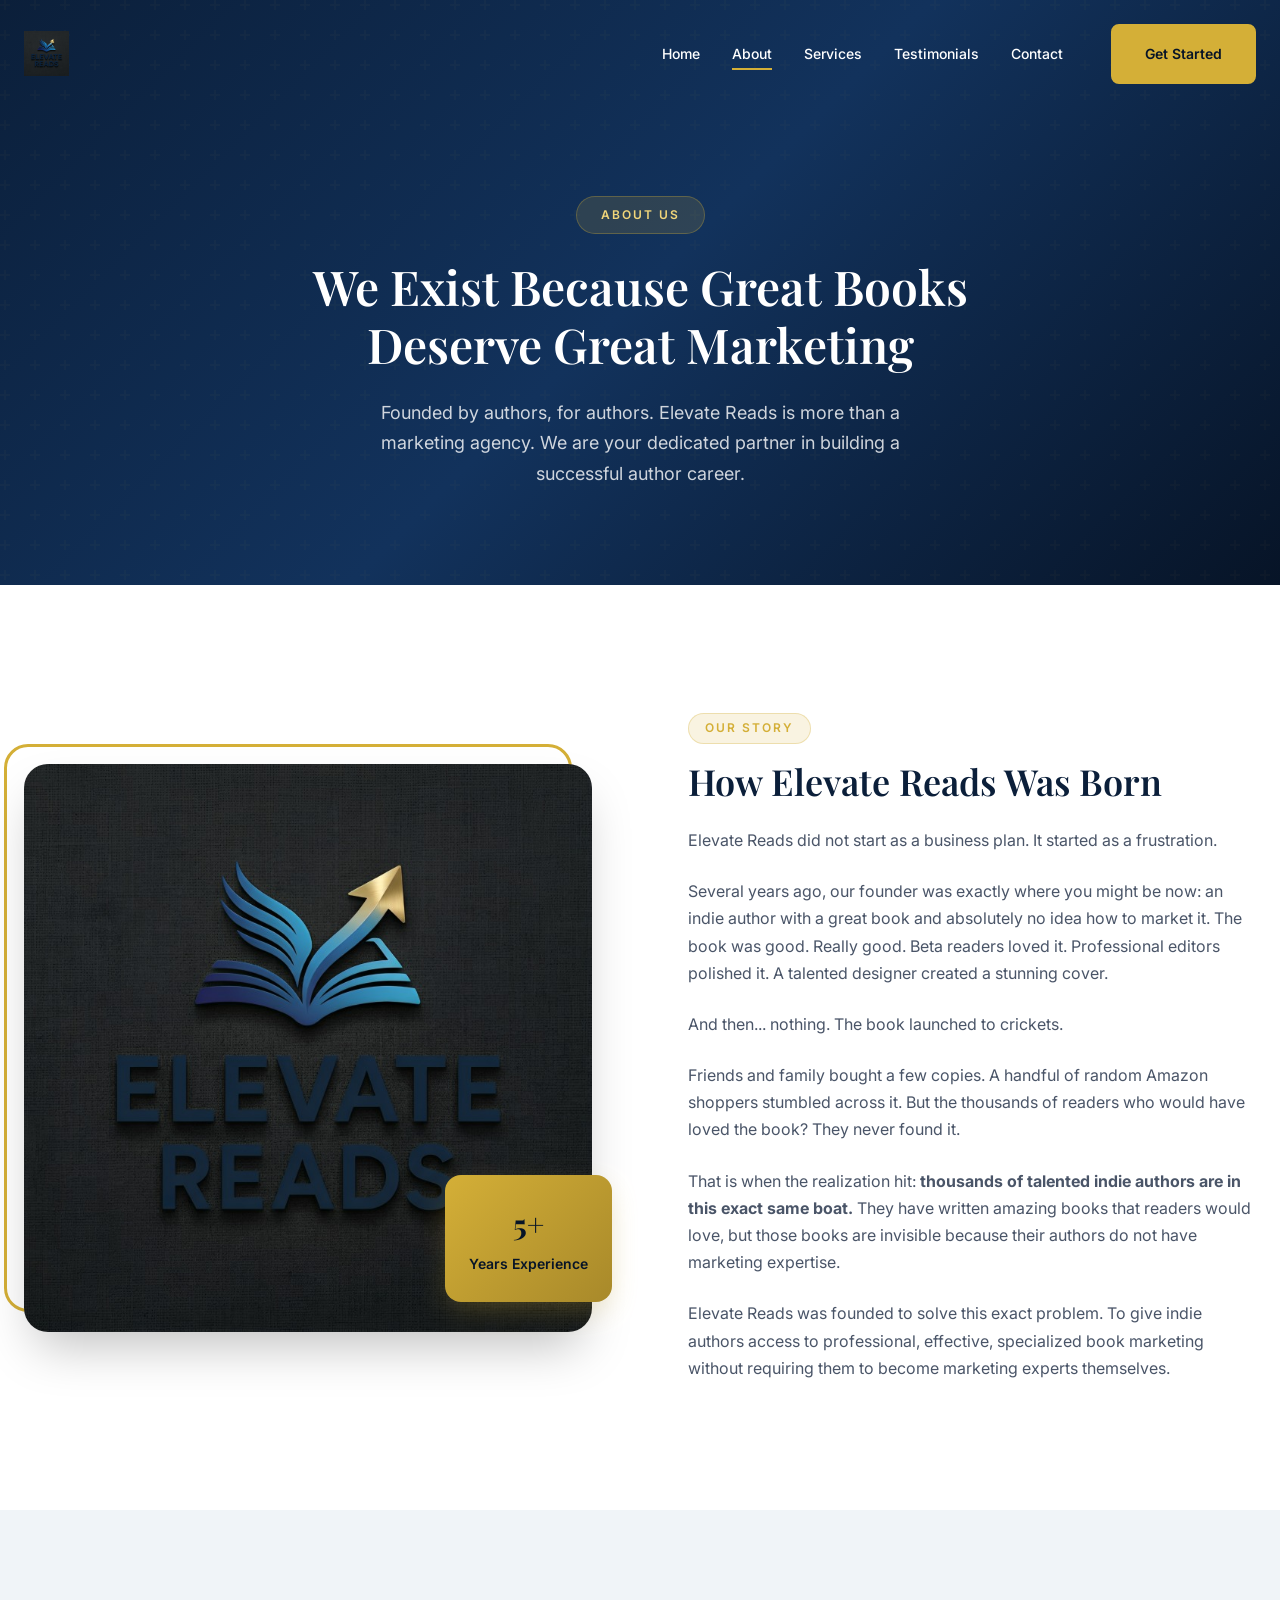
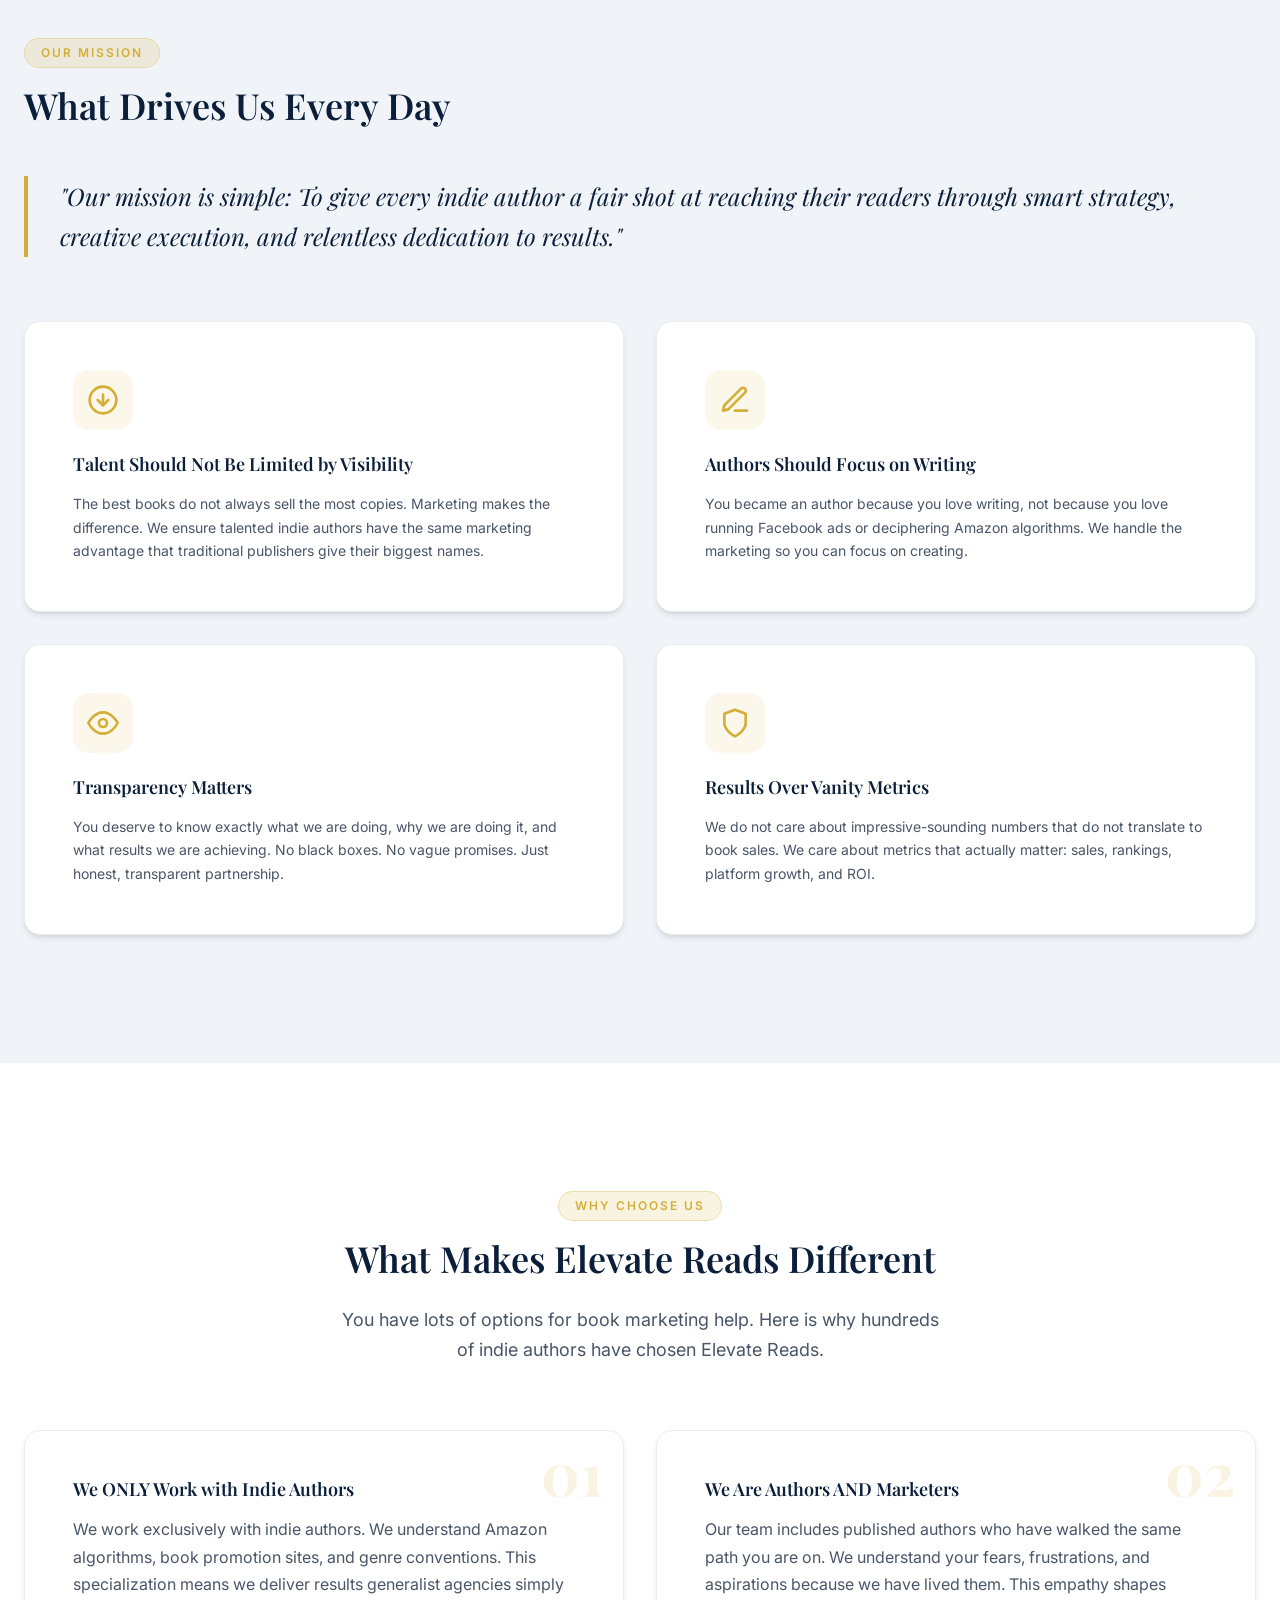
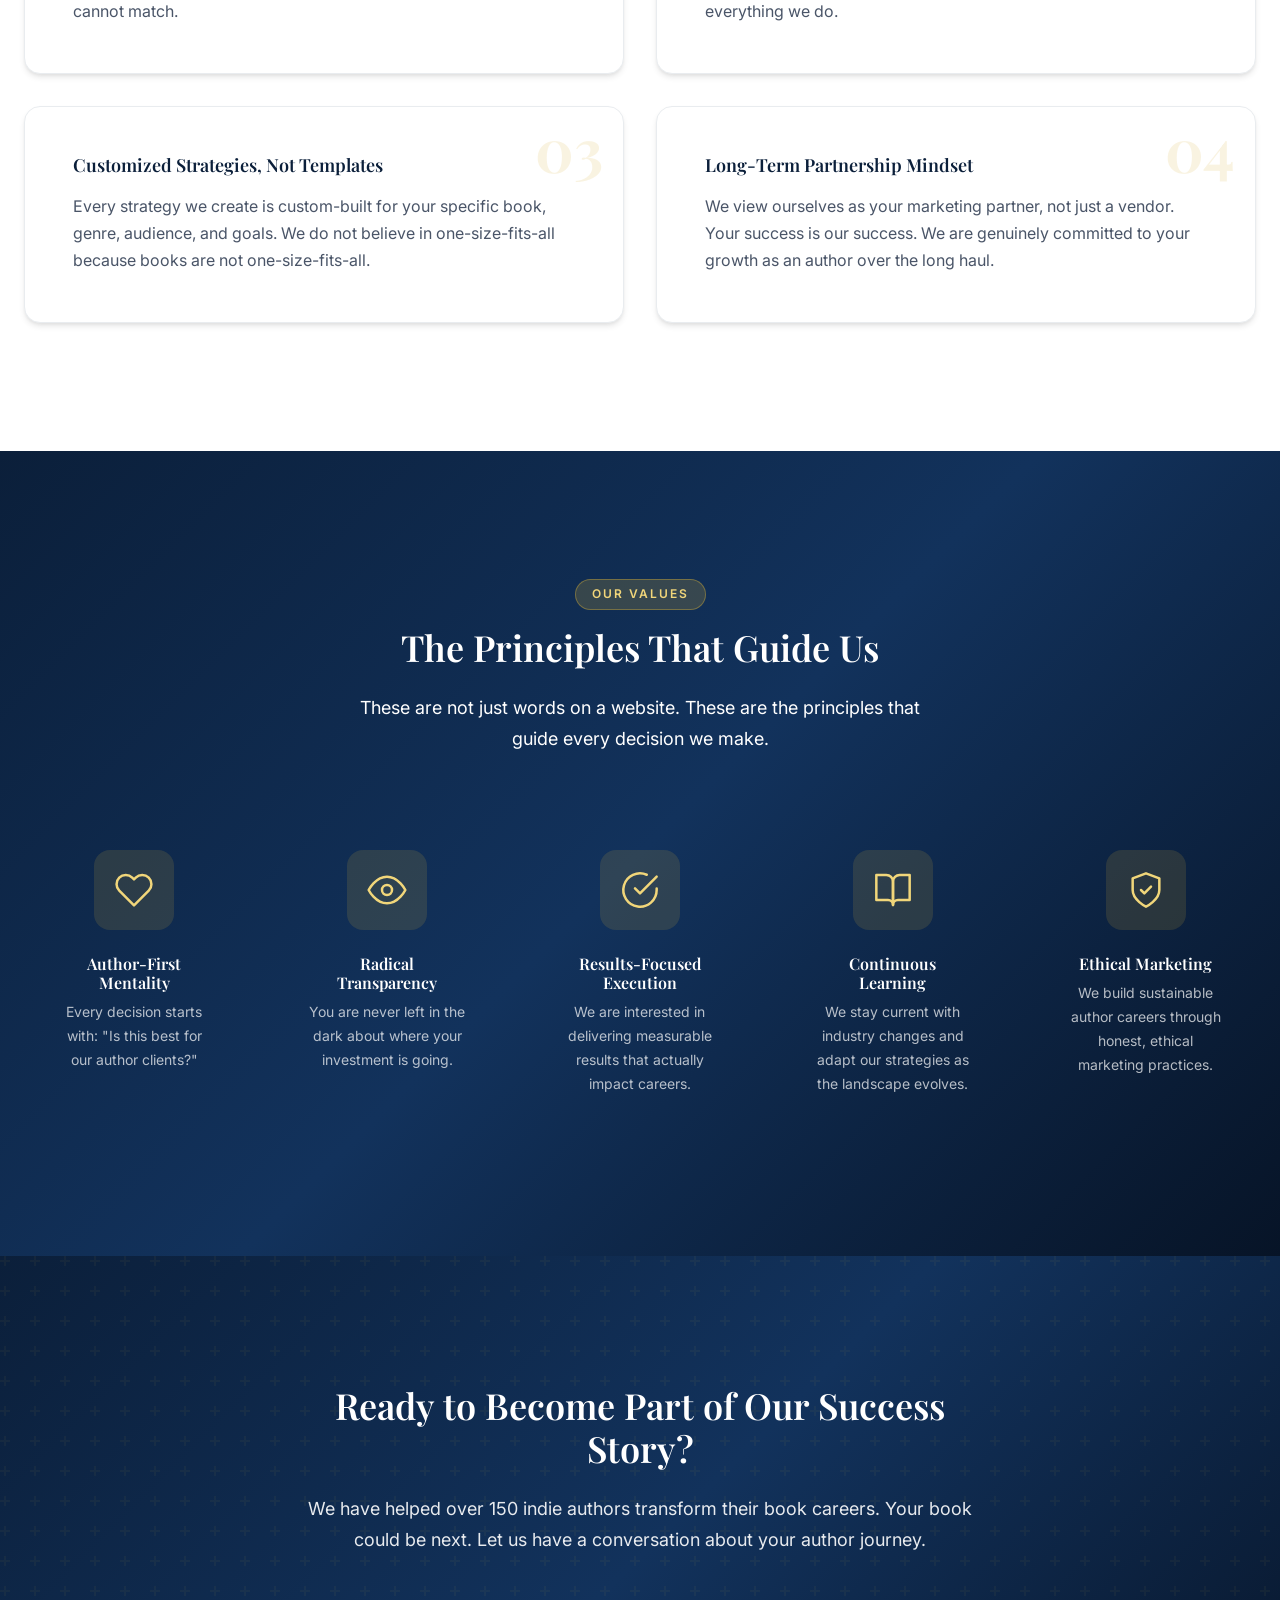
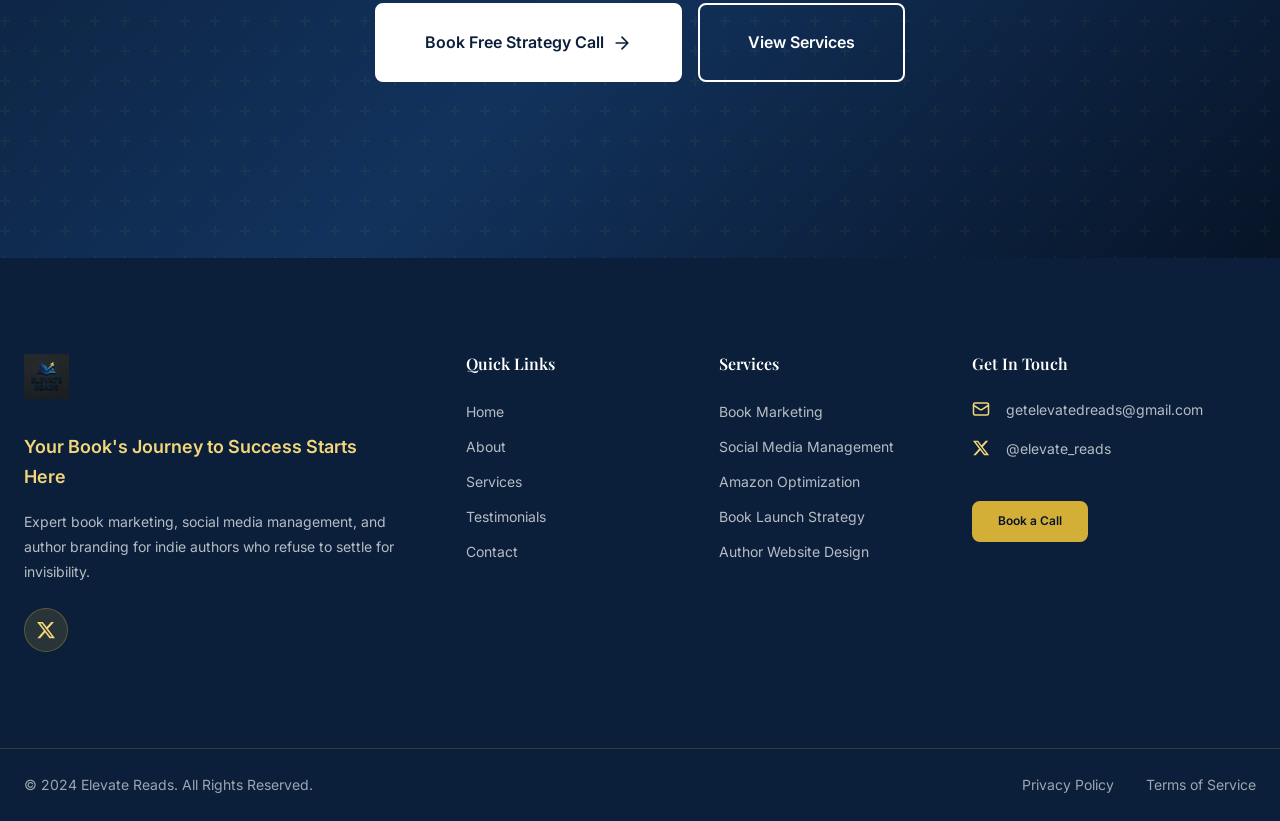
==== about.html @ ebb6717f "Add files via upload" ====
<!DOCTYPE html>
<html lang="en">
<head>
    <meta charset="UTF-8">
    <meta name="viewport" content="width=device-width, initial-scale=1.0">
    <meta name="description" content="Learn about Elevate Reads - A book marketing agency built specifically for indie authors. Discover our story, mission, and values.">
    <meta name="keywords" content="about Elevate Reads, book marketing agency, indie author support, author marketing team">
    <title>About Us | Elevate Reads - Book Marketing for Indie Authors</title>
    <link rel="icon" type="image/x-icon" href="images/favicon.ico">
    <link rel="preconnect" href="https://fonts.googleapis.com">
    <link rel="preconnect" href="https://fonts.gstatic.com" crossorigin>
    <link href="https://fonts.googleapis.com/css2?family=Playfair+Display:wght@400;500;600;700&family=Inter:wght@300;400;500;600;700&display=swap" rel="stylesheet">
    <link href="https://unpkg.com/aos@2.3.1/dist/aos.css" rel="stylesheet">
    <link rel="stylesheet" href="css/styles.css">
</head>
<body>
    <!-- Preloader -->
    <div class="preloader" id="preloader">
        <div class="preloader-content">
            <div class="preloader-logo">
                <img src="images/ELEVATE_READS.png" alt="Elevate Reads">
            </div>
            <div class="preloader-spinner"></div>
            <p class="preloader-text">Elevating Your Story...</p>
        </div>
    </div>

    <!-- Navigation -->
    <nav class="navbar" id="navbar">
        <div class="nav-container">
            <a href="index.html" class="nav-logo">
                <img src="images/ELEVATE_READS.png" alt="Elevate Reads Logo">
            </a>
            <button class="nav-toggle" id="navToggle" aria-label="Toggle navigation">
                <span class="hamburger"></span>
            </button>
            <ul class="nav-menu" id="navMenu">
                <li class="nav-item"><a href="index.html" class="nav-link">Home</a></li>
                <li class="nav-item"><a href="about.html" class="nav-link active">About</a></li>
                <li class="nav-item"><a href="services.html" class="nav-link">Services</a></li>
                <li class="nav-item"><a href="testimonials.html" class="nav-link">Testimonials</a></li>
                <li class="nav-item"><a href="contact.html" class="nav-link">Contact</a></li>
                <li class="nav-item nav-cta">
                    <a href="contact.html" class="btn btn-primary">Get Started</a>
                </li>
            </ul>
        </div>
    </nav>

    <!-- Page Header -->
    <section class="page-header">
        <div class="page-header-background">
            <div class="page-header-overlay"></div>
        </div>
        <div class="container">
            <div class="page-header-content" data-aos="fade-up">
                <span class="page-badge">About Us</span>
                <h1 class="page-title">We Exist Because Great Books Deserve Great Marketing</h1>
                <p class="page-subtitle">Founded by authors, for authors. Elevate Reads is more than a marketing agency. We are your dedicated partner in building a successful author career.</p>
            </div>
        </div>
    </section>

    <!-- Story Section -->
    <section class="about-story section-padding">
        <div class="container">
            <div class="story-wrapper">
                <div class="story-image" data-aos="fade-right">
                    <div class="story-image-wrapper">
                        <img src="images/founder.jpg" alt="Elevate Reads Founder" class="founder-about-img">
                        <div class="story-decoration"></div>
                        <div class="story-experience-badge">
                            <span class="experience-number">5+</span>
                            <span class="experience-text">Years Experience</span>
                        </div>
                    </div>
                </div>
                <div class="story-content" data-aos="fade-left">
                    <span class="section-badge">Our Story</span>
                    <h2 class="section-title">How Elevate Reads Was Born</h2>
                    <div class="story-text">
                        <p>Elevate Reads did not start as a business plan. It started as a frustration.</p>
                        <p>Several years ago, our founder was exactly where you might be now: an indie author with a great book and absolutely no idea how to market it. The book was good. Really good. Beta readers loved it. Professional editors polished it. A talented designer created a stunning cover.</p>
                        <p>And then... nothing. The book launched to crickets.</p>
                        <p>Friends and family bought a few copies. A handful of random Amazon shoppers stumbled across it. But the thousands of readers who would have loved the book? They never found it.</p>
                        <p>That is when the realization hit: <strong>thousands of talented indie authors are in this exact same boat.</strong> They have written amazing books that readers would love, but those books are invisible because their authors do not have marketing expertise.</p>
                        <p>Elevate Reads was founded to solve this exact problem. To give indie authors access to professional, effective, specialized book marketing without requiring them to become marketing experts themselves.</p>
                    </div>
                </div>
            </div>
        </div>
    </section>

    <!-- Mission Section -->
    <section class="mission-section section-padding bg-light">
        <div class="container">
            <div class="mission-wrapper">
                <div class="mission-content" data-aos="fade-up">
                    <span class="section-badge">Our Mission</span>
                    <h2 class="section-title">What Drives Us Every Day</h2>
                    <blockquote class="mission-quote">
                        "Our mission is simple: To give every indie author a fair shot at reaching their readers through smart strategy, creative execution, and relentless dedication to results."
                    </blockquote>
                </div>
                <div class="beliefs-grid">
                    <div class="belief-card" data-aos="fade-up" data-aos-delay="0">
                        <div class="belief-icon">
                            <svg xmlns="http://www.w3.org/2000/svg" width="32" height="32" viewBox="0 0 24 24" fill="none" stroke="currentColor" stroke-width="2" stroke-linecap="round" stroke-linejoin="round"><circle cx="12" cy="12" r="10"></circle><path d="m16 12-4 4-4-4"></path><path d="M12 8v8"></path></svg>
                        </div>
                        <h3>Talent Should Not Be Limited by Visibility</h3>
                        <p>The best books do not always sell the most copies. Marketing makes the difference. We ensure talented indie authors have the same marketing advantage that traditional publishers give their biggest names.</p>
                    </div>
                    <div class="belief-card" data-aos="fade-up" data-aos-delay="100">
                        <div class="belief-icon">
                            <svg xmlns="http://www.w3.org/2000/svg" width="32" height="32" viewBox="0 0 24 24" fill="none" stroke="currentColor" stroke-width="2" stroke-linecap="round" stroke-linejoin="round"><path d="M12 20h9"></path><path d="M16.5 3.5a2.121 2.121 0 0 1 3 3L7 19l-4 1 1-4L16.5 3.5z"></path></svg>
                        </div>
                        <h3>Authors Should Focus on Writing</h3>
                        <p>You became an author because you love writing, not because you love running Facebook ads or deciphering Amazon algorithms. We handle the marketing so you can focus on creating.</p>
                    </div>
                    <div class="belief-card" data-aos="fade-up" data-aos-delay="200">
                        <div class="belief-icon">
                            <svg xmlns="http://www.w3.org/2000/svg" width="32" height="32" viewBox="0 0 24 24" fill="none" stroke="currentColor" stroke-width="2" stroke-linecap="round" stroke-linejoin="round"><path d="M1 12s4-8 11-8 11 8 11 8-4 8-11 8-11-8-11-8z"></path><circle cx="12" cy="12" r="3"></circle></svg>
                        </div>
                        <h3>Transparency Matters</h3>
                        <p>You deserve to know exactly what we are doing, why we are doing it, and what results we are achieving. No black boxes. No vague promises. Just honest, transparent partnership.</p>
                    </div>
                    <div class="belief-card" data-aos="fade-up" data-aos-delay="300">
                        <div class="belief-icon">
                            <svg xmlns="http://www.w3.org/2000/svg" width="32" height="32" viewBox="0 0 24 24" fill="none" stroke="currentColor" stroke-width="2" stroke-linecap="round" stroke-linejoin="round"><path d="M12 22s8-4 8-10V5l-8-3-8 3v7c0 6 8 10 8 10z"></path></svg>
                        </div>
                        <h3>Results Over Vanity Metrics</h3>
                        <p>We do not care about impressive-sounding numbers that do not translate to book sales. We care about metrics that actually matter: sales, rankings, platform growth, and ROI.</p>
                    </div>
                </div>
            </div>
        </div>
    </section>

    <!-- Why Different Section -->
    <section class="difference-section section-padding">
        <div class="container">
            <div class="section-header centered" data-aos="fade-up">
                <span class="section-badge">Why Choose Us</span>
                <h2 class="section-title">What Makes Elevate Reads Different</h2>
                <p class="section-subtitle">You have lots of options for book marketing help. Here is why hundreds of indie authors have chosen Elevate Reads.</p>
            </div>
            <div class="difference-grid">
                <div class="difference-card" data-aos="fade-up" data-aos-delay="0">
                    <div class="difference-number">01</div>
                    <h3>We ONLY Work with Indie Authors</h3>
                    <p>We work exclusively with indie authors. We understand Amazon algorithms, book promotion sites, and genre conventions. This specialization means we deliver results generalist agencies simply cannot match.</p>
                </div>
                <div class="difference-card" data-aos="fade-up" data-aos-delay="100">
                    <div class="difference-number">02</div>
                    <h3>We Are Authors AND Marketers</h3>
                    <p>Our team includes published authors who have walked the same path you are on. We understand your fears, frustrations, and aspirations because we have lived them. This empathy shapes everything we do.</p>
                </div>
                <div class="difference-card" data-aos="fade-up" data-aos-delay="200">
                    <div class="difference-number">03</div>
                    <h3>Customized Strategies, Not Templates</h3>
                    <p>Every strategy we create is custom-built for your specific book, genre, audience, and goals. We do not believe in one-size-fits-all because books are not one-size-fits-all.</p>
                </div>
                <div class="difference-card" data-aos="fade-up" data-aos-delay="300">
                    <div class="difference-number">04</div>
                    <h3>Long-Term Partnership Mindset</h3>
                    <p>We view ourselves as your marketing partner, not just a vendor. Your success is our success. We are genuinely committed to your growth as an author over the long haul.</p>
                </div>
            </div>
        </div>
    </section>

    <!-- Values Section -->
    <section class="values-section section-padding bg-dark">
        <div class="container">
            <div class="section-header centered light" data-aos="fade-up">
                <span class="section-badge light">Our Values</span>
                <h2 class="section-title">The Principles That Guide Us</h2>
                <p class="section-subtitle">These are not just words on a website. These are the principles that guide every decision we make.</p>
            </div>
            <div class="values-grid">
                <div class="value-item" data-aos="fade-up" data-aos-delay="0">
                    <div class="value-icon">
                        <svg xmlns="http://www.w3.org/2000/svg" width="40" height="40" viewBox="0 0 24 24" fill="none" stroke="currentColor" stroke-width="1.5" stroke-linecap="round" stroke-linejoin="round"><path d="M20.84 4.61a5.5 5.5 0 0 0-7.78 0L12 5.67l-1.06-1.06a5.5 5.5 0 0 0-7.78 7.78l1.06 1.06L12 21.23l7.78-7.78 1.06-1.06a5.5 5.5 0 0 0 0-7.78z"></path></svg>
                    </div>
                    <h3>Author-First Mentality</h3>
                    <p>Every decision starts with: "Is this best for our author clients?"</p>
                </div>
                <div class="value-item" data-aos="fade-up" data-aos-delay="100">
                    <div class="value-icon">
                        <svg xmlns="http://www.w3.org/2000/svg" width="40" height="40" viewBox="0 0 24 24" fill="none" stroke="currentColor" stroke-width="1.5" stroke-linecap="round" stroke-linejoin="round"><path d="M1 12s4-8 11-8 11 8 11 8-4 8-11 8-11-8-11-8z"></path><circle cx="12" cy="12" r="3"></circle></svg>
                    </div>
                    <h3>Radical Transparency</h3>
                    <p>You are never left in the dark about where your investment is going.</p>
                </div>
                <div class="value-item" data-aos="fade-up" data-aos-delay="200">
                    <div class="value-icon">
                        <svg xmlns="http://www.w3.org/2000/svg" width="40" height="40" viewBox="0 0 24 24" fill="none" stroke="currentColor" stroke-width="1.5" stroke-linecap="round" stroke-linejoin="round"><path d="M22 11.08V12a10 10 0 1 1-5.93-9.14"></path><polyline points="22 4 12 14.01 9 11.01"></polyline></svg>
                    </div>
                    <h3>Results-Focused Execution</h3>
                    <p>We are interested in delivering measurable results that actually impact careers.</p>
                </div>
                <div class="value-item" data-aos="fade-up" data-aos-delay="300">
                    <div class="value-icon">
                        <svg xmlns="http://www.w3.org/2000/svg" width="40" height="40" viewBox="0 0 24 24" fill="none" stroke="currentColor" stroke-width="1.5" stroke-linecap="round" stroke-linejoin="round"><path d="M2 3h6a4 4 0 0 1 4 4v14a3 3 0 0 0-3-3H2z"></path><path d="M22 3h-6a4 4 0 0 0-4 4v14a3 3 0 0 1 3-3h7z"></path></svg>
                    </div>
                    <h3>Continuous Learning</h3>
                    <p>We stay current with industry changes and adapt our strategies as the landscape evolves.</p>
                </div>
                <div class="value-item" data-aos="fade-up" data-aos-delay="400">
                    <div class="value-icon">
                        <svg xmlns="http://www.w3.org/2000/svg" width="40" height="40" viewBox="0 0 24 24" fill="none" stroke="currentColor" stroke-width="1.5" stroke-linecap="round" stroke-linejoin="round"><path d="M12 22s8-4 8-10V5l-8-3-8 3v7c0 6 8 10 8 10z"></path><path d="m9 12 2 2 4-4"></path></svg>
                    </div>
                    <h3>Ethical Marketing</h3>
                    <p>We build sustainable author careers through honest, ethical marketing practices.</p>
                </div>
            </div>
        </div>
    </section>

    <!-- CTA Section -->
    <section class="cta-section">
        <div class="cta-background">
            <div class="cta-overlay"></div>
        </div>
        <div class="container">
            <div class="cta-content" data-aos="zoom-in">
                <h2>Ready to Become Part of Our Success Story?</h2>
                <p>We have helped over 150 indie authors transform their book careers. Your book could be next. Let us have a conversation about your author journey.</p>
                <div class="cta-buttons">
                    <a href="contact.html" class="btn btn-white btn-lg">
                        <span>Book Free Strategy Call</span>
                        <svg xmlns="http://www.w3.org/2000/svg" width="20" height="20" viewBox="0 0 24 24" fill="none" stroke="currentColor" stroke-width="2" stroke-linecap="round" stroke-linejoin="round"><path d="M5 12h14M12 5l7 7-7 7"/></svg>
                    </a>
                    <a href="services.html" class="btn btn-outline-white btn-lg">View Services</a>
                </div>
            </div>
        </div>
    </section>

    <!-- Footer -->
    <footer class="footer">
        <div class="footer-top">
            <div class="container">
                <div class="footer-grid">
                    <div class="footer-brand">
                        <a href="index.html" class="footer-logo">
                            <img src="images/ELEVATE_READS.png" alt="Elevate Reads">
                        </a>
                        <p class="footer-tagline">Your Book's Journey to Success Starts Here</p>
                        <p class="footer-description">Expert book marketing, social media management, and author branding for indie authors who refuse to settle for invisibility.</p>
                        <div class="footer-social">
                            <a href="https://x.com/elevate_reads" target="_blank" rel="noopener noreferrer" class="social-link" aria-label="Follow us on X">
                                <svg xmlns="http://www.w3.org/2000/svg" width="20" height="20" viewBox="0 0 24 24" fill="currentColor"><path d="M18.244 2.25h3.308l-7.227 8.26 8.502 11.24H16.17l-5.214-6.817L4.99 21.75H1.68l7.73-8.835L1.254 2.25H8.08l4.713 6.231zm-1.161 17.52h1.833L7.084 4.126H5.117z"/></svg>
                            </a>
                        </div>
                    </div>
                    <div class="footer-links">
                        <h4>Quick Links</h4>
                        <ul>
                            <li><a href="index.html">Home</a></li>
                            <li><a href="about.html">About</a></li>
                            <li><a href="services.html">Services</a></li>
                            <li><a href="testimonials.html">Testimonials</a></li>
                            <li><a href="contact.html">Contact</a></li>
                        </ul>
                    </div>
                    <div class="footer-links">
                        <h4>Services</h4>
                        <ul>
                            <li><a href="services.html#book-marketing">Book Marketing</a></li>
                            <li><a href="services.html#social-media">Social Media Management</a></li>
                            <li><a href="services.html#amazon-optimization">Amazon Optimization</a></li>
                            <li><a href="services.html#book-launch">Book Launch Strategy</a></li>
                            <li><a href="services.html#website-design">Author Website Design</a></li>
                        </ul>
                    </div>
                    <div class="footer-contact">
                        <h4>Get In Touch</h4>
                        <ul>
                            <li>
                                <svg xmlns="http://www.w3.org/2000/svg" width="18" height="18" viewBox="0 0 24 24" fill="none" stroke="currentColor" stroke-width="2" stroke-linecap="round" stroke-linejoin="round"><rect width="20" height="16" x="2" y="4" rx="2"/><path d="m22 7-8.97 5.7a1.94 1.94 0 0 1-2.06 0L2 7"/></svg>
                                <a href="mailto:getelevatedreads@gmail.com">getelevatedreads@gmail.com</a>
                            </li>
                            <li>
                                <svg xmlns="http://www.w3.org/2000/svg" width="18" height="18" viewBox="0 0 24 24" fill="currentColor"><path d="M18.244 2.25h3.308l-7.227 8.26 8.502 11.24H16.17l-5.214-6.817L4.99 21.75H1.68l7.73-8.835L1.254 2.25H8.08l4.713 6.231zm-1.161 17.52h1.833L7.084 4.126H5.117z"/></svg>
                                <a href="https://x.com/elevate_reads" target="_blank" rel="noopener noreferrer">@elevate_reads</a>
                            </li>
                        </ul>
                        <a href="contact.html" class="btn btn-primary btn-sm footer-cta">Book a Call</a>
                    </div>
                </div>
            </div>
        </div>
        <div class="footer-bottom">
            <div class="container">
                <div class="footer-bottom-content">
                    <p>&copy; 2024 Elevate Reads. All Rights Reserved.</p>
                    <div class="footer-bottom-links">
                        <a href="#">Privacy Policy</a>
                        <a href="#">Terms of Service</a>
                    </div>
                </div>
            </div>
        </div>
    </footer>

    <!-- Scripts -->
    <script src="https://unpkg.com/aos@2.3.1/dist/aos.js"></script>
    <script src="js/main.js"></script>
</body>
</html>
---- css/styles.css ----
/* =====================================================
   ELEVATE READS - COMPLETE STYLESHEET
   Premium Book Marketing Agency Website
   Updated Color Scheme: Navy & Gold
   ===================================================== */

/* =====================================================
   CSS VARIABLES & ROOT SETTINGS
   ===================================================== */
:root {
    /* Primary Colors */
    --primary: #0b1f3a;
    --primary-light: #12325c;
    --primary-dark: #071427;
    
    /* Accent Colors */
    --accent: #d4af37;
    --accent-light: #f1d67a;
    --accent-dark: #a8892a;
    
    /* Secondary Colors */
    --secondary: #1f6feb;
    --secondary-light: #4c8df5;
    --secondary-dark: #1558c7;
    
    /* Gold/Premium Accent */
    --gold: #d4af37;
    --gold-light: #f1d67a;
    --gold-dark: #a8892a;
    
    /* Neutral Colors */
    --white: #ffffff;
    --off-white: #f8f9fa;
    --light-gray: #e9ecef;
    --gray: #6c757d;
    --dark-gray: #343a40;
    --black: #000000;
    
    /* Text Colors */
    --text-primary: #0b1f3a;
    --text-secondary: #4a5568;
    --text-muted: #718096;
    --text-light: #a0aec0;
    
    /* Background Colors */
    --bg-primary: #ffffff;
    --bg-secondary: #f0f4f8;
    --bg-dark: #050b18;
    --bg-card: #0f172a;
    --bg-gradient: linear-gradient(135deg, #0b1f3a 0%, #12325c 50%, #071427 100%);
    --bg-gradient-gold: linear-gradient(135deg, #d4af37 0%, #f1d67a 50%, #a8892a 100%);
    
    /* Typography */
    --font-heading: 'Playfair Display', Georgia, serif;
    --font-body: 'Inter', -apple-system, BlinkMacSystemFont, 'Segoe UI', Roboto, sans-serif;
    
    /* Font Sizes */
    --text-xs: 0.75rem;
    --text-sm: 0.875rem;
    --text-base: 1rem;
    --text-lg: 1.125rem;
    --text-xl: 1.25rem;
    --text-2xl: 1.5rem;
    --text-3xl: 1.875rem;
    --text-4xl: 2.25rem;
    --text-5xl: 3rem;
    --text-6xl: 3.75rem;
    --text-7xl: 4.5rem;
    
    /* Spacing */
    --spacing-xs: 0.25rem;
    --spacing-sm: 0.5rem;
    --spacing-md: 1rem;
    --spacing-lg: 1.5rem;
    --spacing-xl: 2rem;
    --spacing-2xl: 3rem;
    --spacing-3xl: 4rem;
    --spacing-4xl: 6rem;
    --spacing-5xl: 8rem;
    
    /* Border Radius */
    --radius-sm: 0.25rem;
    --radius-md: 0.5rem;
    --radius-lg: 1rem;
    --radius-xl: 1.5rem;
    --radius-full: 9999px;
    
    /* Shadows */
    --shadow-sm: 0 1px 2px 0 rgba(0, 0, 0, 0.05);
    --shadow-md: 0 4px 6px -1px rgba(0, 0, 0, 0.1), 0 2px 4px -1px rgba(0, 0, 0, 0.06);
    --shadow-lg: 0 10px 15px -3px rgba(0, 0, 0, 0.1), 0 4px 6px -2px rgba(0, 0, 0, 0.05);
    --shadow-xl: 0 20px 25px -5px rgba(0, 0, 0, 0.1), 0 10px 10px -5px rgba(0, 0, 0, 0.04);
    --shadow-2xl: 0 25px 50px -12px rgba(0, 0, 0, 0.25);
    --shadow-gold: 0 10px 30px -5px rgba(212, 175, 55, 0.3);
    
    /* Transitions */
    --transition-fast: 0.15s ease;
    --transition-base: 0.3s ease;
    --transition-slow: 0.5s ease;
    --transition-bounce: 0.5s cubic-bezier(0.68, -0.55, 0.265, 1.55);
    
    /* Z-Index */
    --z-dropdown: 100;
    --z-sticky: 200;
    --z-fixed: 300;
    --z-modal-backdrop: 400;
    --z-modal: 500;
    --z-tooltip: 600;
    --z-preloader: 9999;
}

/* =====================================================
   RESET & BASE STYLES
   ===================================================== */
*,
*::before,
*::after {
    margin: 0;
    padding: 0;
    box-sizing: border-box;
}

html {
    scroll-behavior: smooth;
    font-size: 16px;
    -webkit-font-smoothing: antialiased;
    -moz-osx-font-smoothing: grayscale;
}

body {
    font-family: var(--font-body);
    font-size: var(--text-base);
    line-height: 1.7;
    color: var(--text-primary);
    background-color: var(--bg-primary);
    overflow-x: hidden;
}

body.no-scroll {
    overflow: hidden;
}

img {
    max-width: 100%;
    height: auto;
    display: block;
}

a {
    text-decoration: none;
    color: inherit;
    transition: var(--transition-base);
}

button {
    font-family: inherit;
    cursor: pointer;
    border: none;
    background: none;
}

ul, ol {
    list-style: none;
}

input, textarea, select {
    font-family: inherit;
    font-size: inherit;
}

/* =====================================================
   PRELOADER
   ===================================================== */
.preloader {
    position: fixed;
    top: 0;
    left: 0;
    width: 100%;
    height: 100%;
    background: var(--bg-gradient);
    display: flex;
    align-items: center;
    justify-content: center;
    z-index: var(--z-preloader);
    transition: opacity 0.5s ease, visibility 0.5s ease;
}

.preloader.hidden {
    opacity: 0;
    visibility: hidden;
}

.preloader-content {
    text-align: center;
}

.preloader-logo {
    margin-bottom: var(--spacing-xl);
}

.preloader-logo img {
    height: 60px;
    width: auto;
}

.preloader-spinner {
    width: 50px;
    height: 50px;
    border: 3px solid rgba(255, 255, 255, 0.2);
    border-top-color: var(--accent);
    border-radius: 50%;
    animation: spin 1s linear infinite;
    margin: 0 auto var(--spacing-lg);
}

@keyframes spin {
    to {
        transform: rotate(360deg);
    }
}

.preloader-text {
    color: var(--white);
    font-size: var(--text-sm);
    letter-spacing: 2px;
    text-transform: uppercase;
    opacity: 0.8;
}

/* =====================================================
   CONTAINER
   ===================================================== */
.container {
    width: 100%;
    max-width: 1280px;
    margin: 0 auto;
    padding: 0 var(--spacing-lg);
}

@media (max-width: 768px) {
    .container {
        padding: 0 var(--spacing-md);
    }
}

/* =====================================================
   NAVBAR
   ===================================================== */
.navbar {
    position: fixed;
    top: 0;
    left: 0;
    width: 100%;
    z-index: var(--z-fixed);
    padding: var(--spacing-lg) 0;
    transition: var(--transition-base);
}

.navbar.scrolled {
    background: rgba(255, 255, 255, 0.98);
    backdrop-filter: blur(20px);
    box-shadow: var(--shadow-md);
    padding: var(--spacing-md) 0;
}

.nav-container {
    display: flex;
    align-items: center;
    justify-content: space-between;
    max-width: 1280px;
    margin: 0 auto;
    padding: 0 var(--spacing-lg);
}

.nav-logo img {
    height: 45px;
    width: auto;
    transition: var(--transition-base);
}

.nav-menu {
    display: flex;
    align-items: center;
    gap: var(--spacing-xl);
}

.nav-link {
    font-size: var(--text-sm);
    font-weight: 500;
    color: var(--white);
    position: relative;
    padding: var(--spacing-sm) 0;
}

.navbar.scrolled .nav-link {
    color: var(--text-primary);
}

.nav-link::after {
    content: '';
    position: absolute;
    bottom: 0;
    left: 0;
    width: 0;
    height: 2px;
    background: var(--accent);
    transition: var(--transition-base);
}

.nav-link:hover::after,
.nav-link.active::after {
    width: 100%;
}

.nav-link:hover {
    color: var(--accent);
}

.navbar.scrolled .nav-link:hover {
    color: var(--accent);
}

.nav-cta {
    margin-left: var(--spacing-md);
}

.nav-toggle {
    display: none;
    width: 30px;
    height: 24px;
    position: relative;
    z-index: var(--z-fixed);
}

.hamburger {
    position: absolute;
    top: 50%;
    left: 0;
    width: 100%;
    height: 2px;
    background: var(--white);
    transform: translateY(-50%);
    transition: var(--transition-base);
}

.navbar.scrolled .hamburger {
    background: var(--text-primary);
}

.hamburger::before,
.hamburger::after {
    content: '';
    position: absolute;
    left: 0;
    width: 100%;
    height: 2px;
    background: inherit;
    transition: var(--transition-base);
}

.hamburger::before {
    top: -8px;
}

.hamburger::after {
    bottom: -8px;
}

.nav-toggle.active .hamburger {
    background: transparent;
}

.nav-toggle.active .hamburger::before {
    top: 0;
    transform: rotate(45deg);
    background: var(--white);
}

.nav-toggle.active .hamburger::after {
    bottom: 0;
    transform: rotate(-45deg);
    background: var(--white);
}

/* Mobile Navigation */
@media (max-width: 991px) {
    .nav-toggle {
        display: block;
    }
    
    .nav-menu {
        position: fixed;
        top: 0;
        right: -100%;
        width: 100%;
        max-width: 400px;
        height: 100vh;
        background: var(--bg-gradient);
        flex-direction: column;
        justify-content: center;
        gap: var(--spacing-lg);
        transition: var(--transition-base);
        padding: var(--spacing-2xl);
    }
    
    .nav-menu.active {
        right: 0;
    }
    
    .nav-link {
        color: var(--white) !important;
        font-size: var(--text-xl);
    }
    
    .nav-link:hover {
        color: var(--accent) !important;
    }
    
    .nav-cta {
        margin-left: 0;
        margin-top: var(--spacing-lg);
    }
}

/* =====================================================
   BUTTONS
   ===================================================== */
.btn {
    display: inline-flex;
    align-items: center;
    justify-content: center;
    gap: var(--spacing-sm);
    padding: var(--spacing-md) var(--spacing-xl);
    font-size: var(--text-sm);
    font-weight: 600;
    border-radius: var(--radius-md);
    transition: var(--transition-base);
    cursor: pointer;
    border: 2px solid transparent;
    white-space: nowrap;
}

.btn-sm {
    padding: var(--spacing-sm) var(--spacing-lg);
    font-size: var(--text-xs);
}

.btn-lg {
    padding: var(--spacing-lg) var(--spacing-2xl);
    font-size: var(--text-base);
}

.btn-full {
    width: 100%;
}

.btn-primary {
    background: var(--accent);
    color: var(--primary-dark);
    border-color: var(--accent);
}

.btn-primary:hover {
    background: var(--accent-light);
    border-color: var(--accent-light);
    transform: translateY(-2px);
    box-shadow: var(--shadow-gold);
}

.btn-outline {
    background: transparent;
    color: var(--text-primary);
    border-color: var(--text-primary);
}

.btn-outline:hover {
    background: var(--text-primary);
    color: var(--white);
}

.btn-white {
    background: var(--white);
    color: var(--primary);
    border-color: var(--white);
}

.btn-white:hover {
    background: var(--accent);
    border-color: var(--accent);
    color: var(--primary-dark);
    transform: translateY(-2px);
    box-shadow: var(--shadow-gold);
}

.btn-outline-white {
    background: transparent;
    color: var(--white);
    border-color: var(--white);
}

.btn-outline-white:hover {
    background: var(--white);
    color: var(--primary);
}

.btn-gold {
    background: linear-gradient(135deg, var(--accent) 0%, var(--accent-light) 100%);
    color: var(--primary-dark);
    border: none;
    position: relative;
    overflow: hidden;
}

.btn-gold::before {
    content: '';
    position: absolute;
    top: 0;
    left: -100%;
    width: 100%;
    height: 100%;
    background: linear-gradient(90deg, transparent, rgba(255, 255, 255, 0.3), transparent);
    transition: var(--transition-slow);
}

.btn-gold:hover::before {
    left: 100%;
}

.btn-gold:hover {
    transform: translateY(-2px);
    box-shadow: var(--shadow-gold);
}

/* =====================================================
   TYPOGRAPHY
   ===================================================== */
h1, h2, h3, h4, h5, h6 {
    font-family: var(--font-heading);
    font-weight: 600;
    line-height: 1.2;
    color: var(--text-primary);
}

h1 { font-size: var(--text-5xl); }
h2 { font-size: var(--text-4xl); }
h3 { font-size: var(--text-2xl); }
h4 { font-size: var(--text-xl); }
h5 { font-size: var(--text-lg); }
h6 { font-size: var(--text-base); }

@media (max-width: 768px) {
    h1 { font-size: var(--text-4xl); }
    h2 { font-size: var(--text-3xl); }
    h3 { font-size: var(--text-xl); }
}

.highlight {
    color: var(--accent);
}

.text-gradient {
    background: linear-gradient(135deg, var(--accent) 0%, var(--accent-light) 100%);
    -webkit-background-clip: text;
    -webkit-text-fill-color: transparent;
    background-clip: text;
}

/* =====================================================
   SECTION STYLES
   ===================================================== */
.section-padding {
    padding: var(--spacing-5xl) 0;
}

@media (max-width: 768px) {
    .section-padding {
        padding: var(--spacing-4xl) 0;
    }
}

.section-header {
    margin-bottom: var(--spacing-3xl);
}

.section-header.centered {
    text-align: center;
    max-width: 700px;
    margin-left: auto;
    margin-right: auto;
}

.section-header.light h2,
.section-header.light p {
    color: var(--white);
}

.section-badge {
    display: inline-block;
    padding: var(--spacing-xs) var(--spacing-md);
    background: rgba(212, 175, 55, 0.15);
    color: var(--accent);
    font-size: var(--text-xs);
    font-weight: 600;
    text-transform: uppercase;
    letter-spacing: 2px;
    border-radius: var(--radius-full);
    margin-bottom: var(--spacing-md);
    border: 1px solid rgba(212, 175, 55, 0.3);
}

.section-badge.light {
    background: rgba(212, 175, 55, 0.2);
    color: var(--accent-light);
    border-color: rgba(212, 175, 55, 0.4);
}

.section-title {
    margin-bottom: var(--spacing-lg);
}

.section-subtitle {
    font-size: var(--text-lg);
    color: var(--text-secondary);
    max-width: 600px;
}

.section-header.centered .section-subtitle {
    margin-left: auto;
    margin-right: auto;
}

.bg-light {
    background-color: var(--bg-secondary);
}

.bg-dark {
    background: var(--bg-gradient);
}

.bg-gradient {
    background: var(--bg-gradient);
}

/* =====================================================
   HERO SECTION
   ===================================================== */
.hero {
    position: relative;
    min-height: 100vh;
    display: flex;
    align-items: center;
    padding: calc(80px + var(--spacing-4xl)) 0 var(--spacing-4xl);
    overflow: hidden;
}

.hero-background {
    position: absolute;
    top: 0;
    left: 0;
    width: 100%;
    height: 100%;
    background: var(--bg-gradient);
    z-index: -2;
}

.hero-overlay {
    position: absolute;
    top: 0;
    left: 0;
    width: 100%;
    height: 100%;
    background: url("data:image/svg+xml,%3Csvg width='60' height='60' viewBox='0 0 60 60' xmlns='http://www.w3.org/2000/svg'%3E%3Cg fill='none' fill-rule='evenodd'%3E%3Cg fill='%23d4af37' fill-opacity='0.03'%3E%3Cpath d='M36 34v-4h-2v4h-4v2h4v4h2v-4h4v-2h-4zm0-30V0h-2v4h-4v2h4v4h2V6h4V4h-4zM6 34v-4H4v4H0v2h4v4h2v-4h4v-2H6zM6 4V0H4v4H0v2h4v4h2V6h4V4H6z'/%3E%3C/g%3E%3C/g%3E%3C/svg%3E");
    opacity: 0.5;
}

.floating-books {
    position: absolute;
    top: 0;
    left: 0;
    width: 100%;
    height: 100%;
    pointer-events: none;
}

.floating-book {
    position: absolute;
    width: 60px;
    height: 80px;
    background: rgba(212, 175, 55, 0.05);
    border-radius: var(--radius-sm);
    animation: float 20s infinite ease-in-out;
    border: 1px solid rgba(212, 175, 55, 0.1);
}

.book-1 {
    top: 20%;
    left: 10%;
    animation-delay: 0s;
}

.book-2 {
    top: 60%;
    right: 15%;
    animation-delay: -7s;
}

.book-3 {
    bottom: 20%;
    left: 20%;
    animation-delay: -14s;
}

@keyframes float {
    0%, 100% {
        transform: translateY(0) rotate(0deg);
    }
    25% {
        transform: translateY(-20px) rotate(5deg);
    }
    50% {
        transform: translateY(0) rotate(0deg);
    }
    75% {
        transform: translateY(20px) rotate(-5deg);
    }
}

.hero-content {
    display: grid;
    grid-template-columns: 1fr 1fr;
    gap: var(--spacing-4xl);
    align-items: center;
}

.hero-text {
    color: var(--white);
}

.hero-badge {
    display: inline-block;
    padding: var(--spacing-sm) var(--spacing-lg);
    background: rgba(212, 175, 55, 0.15);
    color: var(--accent-light);
    font-size: var(--text-xs);
    font-weight: 600;
    text-transform: uppercase;
    letter-spacing: 2px;
    border-radius: var(--radius-full);
    margin-bottom: var(--spacing-lg);
    border: 1px solid rgba(212, 175, 55, 0.3);
}

.hero-title {
    font-size: var(--text-6xl);
    color: var(--white);
    margin-bottom: var(--spacing-lg);
    line-height: 1.1;
}

.hero-title .highlight {
    color: var(--accent);
}

.hero-subtitle {
    font-size: var(--text-lg);
    color: rgba(255, 255, 255, 0.8);
    margin-bottom: var(--spacing-2xl);
    max-width: 500px;
}

.hero-cta {
    display: flex;
    gap: var(--spacing-md);
    margin-bottom: var(--spacing-2xl);
    flex-wrap: wrap;
}

.hero-trust {
    display: flex;
    align-items: center;
    gap: var(--spacing-lg);
    padding-top: var(--spacing-xl);
    border-top: 1px solid rgba(212, 175, 55, 0.2);
}

.hero-trust p {
    font-size: var(--text-sm);
    color: rgba(255, 255, 255, 0.7);
}

.trust-avatars {
    display: flex;
    align-items: center;
}

.trust-avatar {
    width: 36px;
    height: 36px;
    border-radius: 50%;
    background: linear-gradient(135deg, var(--accent), var(--secondary));
    border: 2px solid var(--primary);
    margin-left: -10px;
}

.trust-avatar:first-child {
    margin-left: 0;
}

.trust-count {
    margin-left: var(--spacing-sm);
    font-size: var(--text-sm);
    color: var(--accent-light);
    font-weight: 600;
}

.hero-image {
    position: relative;
}

.hero-image-wrapper {
    position: relative;
}

.founder-img {
    width: 100%;
    max-width: 450px;
    height: auto;
    border-radius: var(--radius-xl);
    box-shadow: var(--shadow-2xl);
    margin-left: auto;
}

.hero-image-decoration {
    position: absolute;
    top: -20px;
    right: -20px;
    width: 100%;
    height: 100%;
    border: 3px solid var(--accent);
    border-radius: var(--radius-xl);
    z-index: -1;
}

.hero-stats-card {
    position: absolute;
    bottom: 30px;
    left: -30px;
    background: var(--white);
    padding: var(--spacing-lg);
    border-radius: var(--radius-lg);
    box-shadow: var(--shadow-xl);
    display: flex;
    align-items: center;
    gap: var(--spacing-md);
    animation: pulse 2s infinite;
}

@keyframes pulse {
    0%, 100% {
        transform: scale(1);
    }
    50% {
        transform: scale(1.02);
    }
}

.stat-icon {
    width: 50px;
    height: 50px;
    background: rgba(212, 175, 55, 0.15);
    border-radius: var(--radius-md);
    display: flex;
    align-items: center;
    justify-content: center;
    color: var(--accent);
}

.stat-content {
    display: flex;
    flex-direction: column;
}

.stat-number {
    font-size: var(--text-2xl);
    font-weight: 700;
    color: var(--text-primary);
    font-family: var(--font-heading);
}

.stat-label {
    font-size: var(--text-sm);
    color: var(--text-muted);
}

.hero-scroll {
    position: absolute;
    bottom: var(--spacing-2xl);
    left: 50%;
    transform: translateX(-50%);
}

.scroll-indicator {
    display: flex;
    flex-direction: column;
    align-items: center;
    gap: var(--spacing-sm);
    color: rgba(255, 255, 255, 0.6);
    font-size: var(--text-xs);
    text-transform: uppercase;
    letter-spacing: 2px;
}

.scroll-arrow {
    width: 24px;
    height: 40px;
    border: 2px solid rgba(212, 175, 55, 0.4);
    border-radius: var(--radius-full);
    position: relative;
}

.scroll-arrow::before {
    content: '';
    position: absolute;
    top: 8px;
    left: 50%;
    transform: translateX(-50%);
    width: 4px;
    height: 8px;
    background: var(--accent);
    border-radius: var(--radius-full);
    animation: scrollDown 2s infinite;
}

@keyframes scrollDown {
    0% {
        opacity: 1;
        transform: translateX(-50%) translateY(0);
    }
    100% {
        opacity: 0;
        transform: translateX(-50%) translateY(15px);
    }
}

@media (max-width: 991px) {
    .hero-content {
        grid-template-columns: 1fr;
        text-align: center;
    }
    
    .hero-title {
        font-size: var(--text-4xl);
    }
    
    .hero-subtitle {
        margin-left: auto;
        margin-right: auto;
    }
    
    .hero-cta {
        justify-content: center;
    }
    
    .hero-trust {
        justify-content: center;
        flex-direction: column;
    }
    
    .hero-image {
        display: none;
    }
}

/* =====================================================
   STATS SECTION
   ===================================================== */
.stats-section {
    padding: var(--spacing-4xl) 0;
    background: var(--white);
    position: relative;
    margin-top: -60px;
    z-index: 10;
}

.stats-grid {
    display: grid;
    grid-template-columns: repeat(4, 1fr);
    gap: var(--spacing-xl);
    background: var(--white);
    padding: var(--spacing-3xl);
    border-radius: var(--radius-xl);
    box-shadow: var(--shadow-xl);
    border: 1px solid rgba(212, 175, 55, 0.1);
}

.stat-item {
    text-align: center;
    padding: var(--spacing-lg);
}

.stat-icon-wrapper {
    width: 70px;
    height: 70px;
    background: rgba(212, 175, 55, 0.1);
    border-radius: var(--radius-lg);
    display: flex;
    align-items: center;
    justify-content: center;
    margin: 0 auto var(--spacing-lg);
    color: var(--accent);
}

.stat-number-wrapper {
    display: flex;
    align-items: baseline;
    justify-content: center;
    gap: 2px;
}

.stat-item .stat-number {
    font-size: var(--text-4xl);
    font-weight: 700;
    color: var(--text-primary);
    font-family: var(--font-heading);
}

.stat-suffix {
    font-size: var(--text-2xl);
    font-weight: 600;
    color: var(--accent);
}

.stat-item .stat-label {
    font-size: var(--text-sm);
    color: var(--text-secondary);
    margin-top: var(--spacing-sm);
}

@media (max-width: 991px) {
    .stats-grid {
        grid-template-columns: repeat(2, 1fr);
    }
}

@media (max-width: 576px) {
    .stats-grid {
        grid-template-columns: 1fr;
    }
}

/* =====================================================
   PROBLEM SECTION
   ===================================================== */
.problems-grid {
    display: grid;
    grid-template-columns: repeat(2, 1fr);
    gap: var(--spacing-xl);
}

.problem-card {
    background: var(--white);
    padding: var(--spacing-2xl);
    border-radius: var(--radius-lg);
    box-shadow: var(--shadow-md);
    transition: var(--transition-base);
    border: 1px solid var(--light-gray);
}

.problem-card:hover {
    transform: translateY(-5px);
    box-shadow: var(--shadow-xl);
    border-color: var(--accent);
}

.problem-icon {
    width: 70px;
    height: 70px;
    background: rgba(212, 175, 55, 0.1);
    border-radius: var(--radius-lg);
    display: flex;
    align-items: center;
    justify-content: center;
    margin-bottom: var(--spacing-lg);
    color: var(--accent);
}

.problem-card h3 {
    margin-bottom: var(--spacing-md);
    font-size: var(--text-xl);
}

.problem-card p {
    color: var(--text-secondary);
}

@media (max-width: 768px) {
    .problems-grid {
        grid-template-columns: 1fr;
    }
}

/* =====================================================
   SOLUTION SECTION
   ===================================================== */
.solution-section {
    background: var(--bg-secondary);
}

.solution-wrapper {
    display: grid;
    grid-template-columns: 1fr 1fr;
    gap: var(--spacing-4xl);
    align-items: center;
}

.solution-text {
    font-size: var(--text-lg);
    color: var(--text-secondary);
    margin-bottom: var(--spacing-lg);
}

.solution-list {
    margin-bottom: var(--spacing-2xl);
}

.solution-list li {
    display: flex;
    align-items: flex-start;
    gap: var(--spacing-md);
    margin-bottom: var(--spacing-md);
    font-size: var(--text-base);
}

.check-icon {
    width: 24px;
    height: 24px;
    background: rgba(212, 175, 55, 0.15);
    border-radius: 50%;
    display: flex;
    align-items: center;
    justify-content: center;
    color: var(--accent);
    flex-shrink: 0;
    margin-top: 2px;
}

.solution-image-wrapper {
    position: relative;
}

.founder-img-solution {
    width: 100%;
    max-width: 500px;
    border-radius: var(--radius-xl);
    box-shadow: var(--shadow-2xl);
}

.solution-card {
    position: absolute;
    background: var(--white);
    padding: var(--spacing-md) var(--spacing-lg);
    border-radius: var(--radius-lg);
    box-shadow: var(--shadow-xl);
    display: flex;
    align-items: center;
    gap: var(--spacing-md);
    border: 1px solid rgba(212, 175, 55, 0.1);
}

.solution-card.card-1 {
    top: 20px;
    right: -20px;
}

.solution-card.card-2 {
    bottom: 40px;
    left: -20px;
}

.card-icon {
    width: 40px;
    height: 40px;
    background: rgba(212, 175, 55, 0.1);
    border-radius: var(--radius-md);
    display: flex;
    align-items: center;
    justify-content: center;
    color: var(--accent);
}

.card-icon.success {
    background: rgba(16, 185, 129, 0.1);
    color: #10b981;
}

.solution-card span {
    font-weight: 600;
    font-size: var(--text-sm);
}

@media (max-width: 991px) {
    .solution-wrapper {
        grid-template-columns: 1fr;
    }
    
    .solution-image {
        order: -1;
    }
    
    .solution-image-wrapper {
        max-width: 400px;
        margin: 0 auto;
    }
}

/* =====================================================
   SERVICES PREVIEW
   ===================================================== */
.services-grid {
    display: grid;
    grid-template-columns: repeat(3, 1fr);
    gap: var(--spacing-xl);
    margin-bottom: var(--spacing-2xl);
}

.service-card {
    background: var(--white);
    padding: var(--spacing-2xl);
    border-radius: var(--radius-lg);
    box-shadow: var(--shadow-md);
    transition: var(--transition-base);
    border: 1px solid var(--light-gray);
    text-align: center;
}

.service-card:hover {
    transform: translateY(-5px);
    box-shadow: var(--shadow-xl);
    border-color: var(--accent);
}

.service-icon {
    width: 80px;
    height: 80px;
    background: rgba(212, 175, 55, 0.1);
    border-radius: var(--radius-lg);
    display: flex;
    align-items: center;
    justify-content: center;
    margin: 0 auto var(--spacing-lg);
    color: var(--accent);
    transition: var(--transition-base);
}

.service-card:hover .service-icon {
    background: var(--accent);
    color: var(--primary-dark);
}

.service-card h3 {
    margin-bottom: var(--spacing-md);
    font-size: var(--text-xl);
}

.service-card p {
    color: var(--text-secondary);
    margin-bottom: var(--spacing-lg);
}

.service-link {
    display: inline-flex;
    align-items: center;
    gap: var(--spacing-sm);
    color: var(--accent);
    font-weight: 600;
    font-size: var(--text-sm);
}

.service-link:hover {
    gap: var(--spacing-md);
    color: var(--accent-dark);
}

.services-cta {
    text-align: center;
}

@media (max-width: 991px) {
    .services-grid {
        grid-template-columns: repeat(2, 1fr);
    }
}

@media (max-width: 576px) {
    .services-grid {
        grid-template-columns: 1fr;
    }
}

/* =====================================================
   TESTIMONIAL PREVIEW
   ===================================================== */
.testimonial-preview {
    background: var(--bg-secondary);
}

.testimonial-slider {
    overflow: hidden;
    margin-bottom: var(--spacing-2xl);
}

.testimonial-track {
    display: flex;
    gap: var(--spacing-xl);
}

.testimonial-card {
    flex: 0 0 calc(33.333% - var(--spacing-lg));
    background: var(--white);
    padding: var(--spacing-2xl);
    border-radius: var(--radius-lg);
    box-shadow: var(--shadow-md);
    border: 1px solid rgba(212, 175, 55, 0.1);
}

.testimonial-rating {
    display: flex;
    gap: var(--spacing-xs);
    color: var(--gold);
    margin-bottom: var(--spacing-lg);
}

.testimonial-text {
    font-size: var(--text-base);
    color: var(--text-secondary);
    margin-bottom: var(--spacing-lg);
    font-style: italic;
}

.testimonial-author {
    display: flex;
    align-items: center;
    gap: var(--spacing-md);
}

.author-avatar {
    width: 50px;
    height: 50px;
    border-radius: 50%;
    overflow: hidden;
    border: 2px solid var(--accent);
}

.author-avatar img {
    width: 100%;
    height: 100%;
    object-fit: cover;
}

.author-info h4 {
    font-size: var(--text-base);
    margin-bottom: 2px;
}

.author-info span {
    font-size: var(--text-sm);
    color: var(--text-muted);
}

.testimonial-cta {
    text-align: center;
}

@media (max-width: 991px) {
    .testimonial-card {
        flex: 0 0 calc(50% - var(--spacing-md));
    }
}

@media (max-width: 576px) {
    .testimonial-track {
        flex-direction: column;
    }
    
    .testimonial-card {
        flex: 1;
    }
}

/* =====================================================
   CTA SECTION
   ===================================================== */
.cta-section {
    position: relative;
    padding: var(--spacing-5xl) 0;
    overflow: hidden;
}

.cta-background {
    position: absolute;
    top: 0;
    left: 0;
    width: 100%;
    height: 100%;
    background: var(--bg-gradient);
    z-index: -1;
}

.cta-overlay {
    position: absolute;
    top: 0;
    left: 0;
    width: 100%;
    height: 100%;
    background: url("data:image/svg+xml,%3Csvg width='60' height='60' viewBox='0 0 60 60' xmlns='http://www.w3.org/2000/svg'%3E%3Cg fill='none' fill-rule='evenodd'%3E%3Cg fill='%23d4af37' fill-opacity='0.05'%3E%3Cpath d='M36 34v-4h-2v4h-4v2h4v4h2v-4h4v-2h-4zm0-30V0h-2v4h-4v2h4v4h2V6h4V4h-4zM6 34v-4H4v4H0v2h4v4h2v-4h4v-2H6zM6 4V0H4v4H0v2h4v4h2V6h4V4H6z'/%3E%3C/g%3E%3C/g%3E%3C/svg%3E");
}

.cta-content {
    text-align: center;
    max-width: 700px;
    margin: 0 auto;
    color: var(--white);
}

.cta-content h2 {
    color: var(--white);
    font-size: var(--text-4xl);
    margin-bottom: var(--spacing-lg);
}

.cta-content p {
    font-size: var(--text-lg);
    opacity: 0.9;
    margin-bottom: var(--spacing-2xl);
}

.cta-buttons {
    display: flex;
    gap: var(--spacing-md);
    justify-content: center;
    flex-wrap: wrap;
    margin-bottom: var(--spacing-2xl);
}

.cta-trust {
    display: flex;
    gap: var(--spacing-2xl);
    justify-content: center;
    flex-wrap: wrap;
}

.cta-trust .trust-item {
    display: flex;
    align-items: center;
    gap: var(--spacing-sm);
    font-size: var(--text-sm);
    color: var(--accent-light);
}

.cta-trust .trust-item svg {
    color: var(--accent);
}

/* =====================================================
   PAGE HEADER
   ===================================================== */
.page-header {
    position: relative;
    padding: calc(100px + var(--spacing-4xl)) 0 var(--spacing-4xl);
    text-align: center;
    overflow: hidden;
}

.page-header-background {
    position: absolute;
    top: 0;
    left: 0;
    width: 100%;
    height: 100%;
    background: var(--bg-gradient);
    z-index: -1;
}

.page-header-overlay {
    position: absolute;
    top: 0;
    left: 0;
    width: 100%;
    height: 100%;
    background: url("data:image/svg+xml,%3Csvg width='60' height='60' viewBox='0 0 60 60' xmlns='http://www.w3.org/2000/svg'%3E%3Cg fill='none' fill-rule='evenodd'%3E%3Cg fill='%23d4af37' fill-opacity='0.03'%3E%3Cpath d='M36 34v-4h-2v4h-4v2h4v4h2v-4h4v-2h-4zm0-30V0h-2v4h-4v2h4v4h2V6h4V4h-4zM6 34v-4H4v4H0v2h4v4h2v-4h4v-2H6zM6 4V0H4v4H0v2h4v4h2V6h4V4H6z'/%3E%3C/g%3E%3C/g%3E%3C/svg%3E");
}

.page-header-content {
    position: relative;
    z-index: 1;
    max-width: 800px;
    margin: 0 auto;
}

.page-badge {
    display: inline-block;
    padding: var(--spacing-sm) var(--spacing-lg);
    background: rgba(212, 175, 55, 0.15);
    color: var(--accent-light);
    font-size: var(--text-xs);
    font-weight: 600;
    text-transform: uppercase;
    letter-spacing: 2px;
    border-radius: var(--radius-full);
    margin-bottom: var(--spacing-lg);
    border: 1px solid rgba(212, 175, 55, 0.3);
}

.page-title {
    color: var(--white);
    font-size: var(--text-5xl);
    margin-bottom: var(--spacing-lg);
}

.page-subtitle {
    color: rgba(255, 255, 255, 0.8);
    font-size: var(--text-lg);
    max-width: 600px;
    margin: 0 auto;
}

@media (max-width: 768px) {
    .page-title {
        font-size: var(--text-3xl);
    }
}

/* =====================================================
   ABOUT PAGE STYLES
   ===================================================== */
.story-wrapper {
    display: grid;
    grid-template-columns: 1fr 1fr;
    gap: var(--spacing-4xl);
    align-items: center;
}

.story-image-wrapper {
    position: relative;
}

.founder-about-img {
    width: 100%;
    border-radius: var(--radius-xl);
    box-shadow: var(--shadow-2xl);
}

.story-decoration {
    position: absolute;
    top: -20px;
    left: -20px;
    width: 100%;
    height: 100%;
    border: 3px solid var(--accent);
    border-radius: var(--radius-xl);
    z-index: -1;
}

.story-experience-badge {
    position: absolute;
    bottom: 30px;
    right: -20px;
    background: linear-gradient(135deg, var(--accent) 0%, var(--accent-dark) 100%);
    color: var(--primary-dark);
    padding: var(--spacing-lg);
    border-radius: var(--radius-lg);
    text-align: center;
    box-shadow: var(--shadow-gold);
}

.experience-number {
    display: block;
    font-size: var(--text-3xl);
    font-weight: 700;
    font-family: var(--font-heading);
}

.experience-text {
    font-size: var(--text-sm);
    font-weight: 600;
}

.story-text p {
    margin-bottom: var(--spacing-lg);
    color: var(--text-secondary);
}

.story-text p:last-child {
    margin-bottom: 0;
}

@media (max-width: 991px) {
    .story-wrapper {
        grid-template-columns: 1fr;
    }
    
    .story-image-wrapper {
        max-width: 400px;
        margin: 0 auto;
    }
}

/* Mission Section */
.mission-quote {
    font-size: var(--text-2xl);
    font-style: italic;
    color: var(--text-primary);
    border-left: 4px solid var(--accent);
    padding-left: var(--spacing-xl);
    margin: var(--spacing-2xl) 0;
    font-family: var(--font-heading);
}

.beliefs-grid {
    display: grid;
    grid-template-columns: repeat(2, 1fr);
    gap: var(--spacing-xl);
    margin-top: var(--spacing-3xl);
}

.belief-card {
    background: var(--white);
    padding: var(--spacing-2xl);
    border-radius: var(--radius-lg);
    box-shadow: var(--shadow-md);
    transition: var(--transition-base);
    border: 1px solid var(--light-gray);
}

.belief-card:hover {
    transform: translateY(-5px);
    box-shadow: var(--shadow-xl);
    border-color: var(--accent);
}

.belief-icon {
    width: 60px;
    height: 60px;
    background: rgba(212, 175, 55, 0.1);
    border-radius: var(--radius-lg);
    display: flex;
    align-items: center;
    justify-content: center;
    margin-bottom: var(--spacing-lg);
    color: var(--accent);
}

.belief-card h3 {
    font-size: var(--text-lg);
    margin-bottom: var(--spacing-md);
}

.belief-card p {
    color: var(--text-secondary);
    font-size: var(--text-sm);
}

@media (max-width: 768px) {
    .beliefs-grid {
        grid-template-columns: 1fr;
    }
}

/* Difference Section */
.difference-grid {
    display: grid;
    grid-template-columns: repeat(2, 1fr);
    gap: var(--spacing-xl);
}

.difference-card {
    background: var(--white);
    padding: var(--spacing-2xl);
    border-radius: var(--radius-lg);
    box-shadow: var(--shadow-md);
    position: relative;
    overflow: hidden;
    transition: var(--transition-base);
    border: 1px solid var(--light-gray);
}

.difference-card:hover {
    transform: translateY(-5px);
    box-shadow: var(--shadow-xl);
    border-color: var(--accent);
}

.difference-number {
    font-size: var(--text-6xl);
    font-weight: 700;
    color: rgba(212, 175, 55, 0.15);
    position: absolute;
    top: -10px;
    right: 20px;
    font-family: var(--font-heading);
}

.difference-card h3 {
    font-size: var(--text-lg);
    margin-bottom: var(--spacing-md);
    position: relative;
    z-index: 1;
}

.difference-card p {
    color: var(--text-secondary);
    position: relative;
    z-index: 1;
}

@media (max-width: 768px) {
    .difference-grid {
        grid-template-columns: 1fr;
    }
}

/* Values Section */
.values-grid {
    display: grid;
    grid-template-columns: repeat(5, 1fr);
    gap: var(--spacing-xl);
}

.value-item {
    text-align: center;
    padding: var(--spacing-xl);
}

.value-icon {
    width: 80px;
    height: 80px;
    background: rgba(212, 175, 55, 0.15);
    border-radius: var(--radius-lg);
    display: flex;
    align-items: center;
    justify-content: center;
    margin: 0 auto var(--spacing-lg);
    color: var(--accent-light);
    transition: var(--transition-base);
}

.value-item:hover .value-icon {
    background: var(--accent);
    color: var(--primary-dark);
    transform: scale(1.1);
}

.value-item h3 {
    color: var(--white);
    font-size: var(--text-base);
    margin-bottom: var(--spacing-sm);
}

.value-item p {
    color: rgba(255, 255, 255, 0.7);
    font-size: var(--text-sm);
}

@media (max-width: 991px) {
    .values-grid {
        grid-template-columns: repeat(3, 1fr);
    }
}

@media (max-width: 576px) {
    .values-grid {
        grid-template-columns: repeat(2, 1fr);
    }
}

/* =====================================================
   SERVICES PAGE STYLES
   ===================================================== */
.service-detail {
    scroll-margin-top: 100px;
}

.service-detail-wrapper {
    display: grid;
    grid-template-columns: 1fr 1fr;
    gap: var(--spacing-4xl);
    align-items: center;
}

.service-detail-wrapper.reverse {
    direction: rtl;
}

.service-detail-wrapper.reverse > * {
    direction: ltr;
}

.service-detail-icon {
    width: 80px;
    height: 80px;
    background: rgba(212, 175, 55, 0.1);
    border-radius: var(--radius-lg);
    display: flex;
    align-items: center;
    justify-content: center;
    margin-bottom: var(--spacing-lg);
    color: var(--accent);
}

.service-intro {
    font-size: var(--text-lg);
    color: var(--text-primary);
    font-weight: 500;
    margin-bottom: var(--spacing-lg);
}

.service-detail-content > p {
    color: var(--text-secondary);
    margin-bottom: var(--spacing-xl);
}

.service-detail-content h4 {
    margin-bottom: var(--spacing-lg);
    font-size: var(--text-lg);
}

.service-features {
    margin-bottom: var(--spacing-xl);
}

.service-features li {
    display: flex;
    align-items: flex-start;
    gap: var(--spacing-md);
    margin-bottom: var(--spacing-md);
    padding: var(--spacing-md);
    background: var(--bg-secondary);
    border-radius: var(--radius-md);
    transition: var(--transition-base);
}

.service-features li:hover {
    background: rgba(212, 175, 55, 0.1);
}

.service-features li svg {
    color: var(--accent);
    flex-shrink: 0;
    margin-top: 2px;
}

.service-result {
    background: rgba(212, 175, 55, 0.1);
    padding: var(--spacing-lg);
    border-radius: var(--radius-md);
    margin-bottom: var(--spacing-xl);
    border-left: 4px solid var(--accent);
}

.result-label {
    font-size: var(--text-sm);
    color: var(--text-muted);
    display: block;
    margin-bottom: var(--spacing-xs);
}

.result-value {
    font-size: var(--text-lg);
    font-weight: 600;
    color: var(--text-primary);
}

.visual-card {
    background: var(--white);
    padding: var(--spacing-2xl);
    border-radius: var(--radius-xl);
    box-shadow: var(--shadow-xl);
    border: 1px solid rgba(212, 175, 55, 0.1);
}

.visual-stats {
    display: grid;
    grid-template-columns: repeat(2, 1fr);
    gap: var(--spacing-lg);
    margin-bottom: var(--spacing-xl);
}

.visual-stat {
    text-align: center;
    padding: var(--spacing-lg);
    background: rgba(212, 175, 55, 0.05);
    border-radius: var(--radius-md);
    border: 1px solid rgba(212, 175, 55, 0.1);
}

.visual-stat .stat-value {
    font-size: var(--text-3xl);
    font-weight: 700;
    color: var(--accent);
    font-family: var(--font-heading);
    display: block;
}

.visual-stat .stat-desc {
    font-size: var(--text-sm);
    color: var(--text-muted);
}

.visual-graphic {
    height: 200px;
    background: linear-gradient(135deg, rgba(212, 175, 55, 0.1), rgba(11, 31, 58, 0.1));
    border-radius: var(--radius-md);
    position: relative;
    overflow: hidden;
}

.visual-graphic::before {
    content: '';
    position: absolute;
    bottom: 0;
    left: 0;
    width: 100%;
    height: 60%;
    background: linear-gradient(to top, var(--accent), transparent);
    opacity: 0.3;
    animation: wave 3s infinite ease-in-out;
}

@keyframes wave {
    0%, 100% {
        height: 60%;
    }
    50% {
        height: 80%;
    }
}

@media (max-width: 991px) {
    .service-detail-wrapper,
    .service-detail-wrapper.reverse {
        grid-template-columns: 1fr;
        direction: ltr;
    }
    
    .service-detail-visual {
        order: -1;
    }
}

/* Package Section */
.package-wrapper {
    background: rgba(212, 175, 55, 0.1);
    backdrop-filter: blur(10px);
    padding: var(--spacing-4xl);
    border-radius: var(--radius-xl);
    border: 1px solid rgba(212, 175, 55, 0.3);
}

.package-content {
    max-width: 700px;
    margin: 0 auto;
    text-align: center;
}

.package-content p {
    color: rgba(255, 255, 255, 0.8);
    font-size: var(--text-lg);
    margin-bottom: var(--spacing-2xl);
}

.package-features {
    display: grid;
    grid-template-columns: repeat(2, 1fr);
    gap: var(--spacing-md);
    margin-bottom: var(--spacing-2xl);
    text-align: left;
}

.package-features li {
    display: flex;
    align-items: center;
    gap: var(--spacing-md);
    color: var(--white);
    padding: var(--spacing-md);
    background: rgba(255, 255, 255, 0.05);
    border-radius: var(--radius-md);
    border: 1px solid rgba(212, 175, 55, 0.2);
}

.package-features li svg {
    color: var(--accent-light);
    flex-shrink: 0;
}

@media (max-width: 576px) {
    .package-features {
        grid-template-columns: 1fr;
    }
}

/* Process Section */
.process-grid {
    display: grid;
    grid-template-columns: repeat(4, 1fr);
    gap: var(--spacing-xl);
    position: relative;
}

.process-grid::before {
    content: '';
    position: absolute;
    top: 40px;
    left: 15%;
    width: 70%;
    height: 2px;
    background: linear-gradient(90deg, var(--accent), var(--accent-light), var(--accent));
    z-index: 0;
    opacity: 0.3;
}

.process-step {
    text-align: center;
    position: relative;
    z-index: 1;
}

.step-number {
    width: 80px;
    height: 80px;
    background: linear-gradient(135deg, var(--accent) 0%, var(--accent-dark) 100%);
    color: var(--primary-dark);
    font-size: var(--text-2xl);
    font-weight: 700;
    border-radius: 50%;
    display: flex;
    align-items: center;
    justify-content: center;
    margin: 0 auto var(--spacing-lg);
    font-family: var(--font-heading);
    box-shadow: var(--shadow-gold);
}

.step-content h3 {
    font-size: var(--text-lg);
    margin-bottom: var(--spacing-md);
}

.step-content p {
    color: var(--text-secondary);
    font-size: var(--text-sm);
}

@media (max-width: 991px) {
    .process-grid {
        grid-template-columns: repeat(2, 1fr);
    }
    
    .process-grid::before {
        display: none;
    }
}

@media (max-width: 576px) {
    .process-grid {
        grid-template-columns: 1fr;
    }
}

/* =====================================================
   TESTIMONIALS PAGE STYLES
   ===================================================== */
.authors-grid {
    display: grid;
    grid-template-columns: repeat(3, 1fr);
    gap: var(--spacing-2xl);
}

.author-card {
    background: var(--white);
    border-radius: var(--radius-xl);
    box-shadow: var(--shadow-lg);
    overflow: hidden;
    transition: var(--transition-base);
    border: 1px solid rgba(212, 175, 55, 0.1);
}

.author-card:hover {
    transform: translateY(-10px);
    box-shadow: var(--shadow-2xl);
    border-color: var(--accent);
}

.author-card-inner {
    padding: var(--spacing-2xl);
}

.author-images {
    display: flex;
    align-items: flex-end;
    justify-content: center;
    gap: var(--spacing-lg);
    margin-bottom: var(--spacing-xl);
}

.author-photo-link,
.book-cover-link {
    display: block;
    transition: var(--transition-base);
}

.author-photo-link:hover,
.book-cover-link:hover {
    transform: scale(1.05);
}

.author-photo {
    width: 100px;
    height: 100px;
    border-radius: 50%;
    overflow: hidden;
    border: 4px solid var(--accent);
    box-shadow: var(--shadow-gold);
}

.author-photo img {
    width: 100%;
    height: 100%;
    object-fit: cover;
}

.book-cover {
    width: 80px;
    height: 120px;
    border-radius: var(--radius-sm);
    overflow: hidden;
    box-shadow: var(--shadow-lg);
}

.book-cover img {
    width: 100%;
    height: 100%;
    object-fit: cover;
}

.author-info {
    text-align: center;
}

.author-name {
    font-size: var(--text-xl);
    margin-bottom: var(--spacing-xs);
}

.author-title {
    font-size: var(--text-sm);
    color: var(--text-muted);
    display: block;
    margin-bottom: var(--spacing-md);
}

.author-rating {
    display: flex;
    justify-content: center;
    gap: var(--spacing-xs);
    color: var(--gold);
    margin-bottom: var(--spacing-lg);
}

.author-testimonial {
    font-size: var(--text-sm);
    color: var(--text-secondary);
    font-style: italic;
    margin-bottom: var(--spacing-lg);
    line-height: 1.8;
}

.author-result {
    margin-bottom: var(--spacing-lg);
}

.result-highlight {
    display: inline-block;
    background: rgba(212, 175, 55, 0.15);
    color: var(--accent-dark);
    padding: var(--spacing-sm) var(--spacing-md);
    border-radius: var(--radius-full);
    font-size: var(--text-xs);
    font-weight: 600;
    border: 1px solid rgba(212, 175, 55, 0.3);
}

.author-contact {
    margin-bottom: var(--spacing-lg);
}

.contact-email {
    display: inline-flex;
    align-items: center;
    gap: var(--spacing-sm);
    color: var(--text-secondary);
    font-size: var(--text-sm);
}

.contact-email:hover {
    color: var(--accent);
}

.amazon-btn {
    display: inline-flex;
    align-items: center;
    justify-content: center;
    gap: var(--spacing-sm);
    background: #ff9900;
    color: var(--black);
    padding: var(--spacing-md) var(--spacing-xl);
    border-radius: var(--radius-md);
    font-weight: 600;
    font-size: var(--text-sm);
    width: 100%;
    transition: var(--transition-base);
}

.amazon-btn:hover {
    background: #e68a00;
    transform: translateY(-2px);
    box-shadow: var(--shadow-md);
}

@media (max-width: 991px) {
    .authors-grid {
        grid-template-columns: repeat(2, 1fr);
    }
}

@media (max-width: 576px) {
    .authors-grid {
        grid-template-columns: 1fr;
    }
}

/* Results Summary */
.results-grid {
    display: grid;
    grid-template-columns: repeat(4, 1fr);
    gap: var(--spacing-xl);
}

.result-item {
    text-align: center;
    padding: var(--spacing-2xl);
    background: var(--white);
    border-radius: var(--radius-lg);
    box-shadow: var(--shadow-md);
    transition: var(--transition-base);
    border: 1px solid rgba(212, 175, 55, 0.1);
}

.result-item:hover {
    transform: translateY(-5px);
    box-shadow: var(--shadow-xl);
    border-color: var(--accent);
}

.result-icon {
    width: 70px;
    height: 70px;
    background: rgba(212, 175, 55, 0.1);
    border-radius: var(--radius-lg);
    display: flex;
    align-items: center;
    justify-content: center;
    margin: 0 auto var(--spacing-lg);
    color: var(--accent);
}

.result-number {
    font-size: var(--text-4xl);
    font-weight: 700;
    color: var(--accent);
    font-family: var(--font-heading);
}

.result-label {
    font-size: var(--text-base);
    font-weight: 600;
    color: var(--text-primary);
    margin-bottom: var(--spacing-sm);
}

.result-desc {
    font-size: var(--text-sm);
    color: var(--text-muted);
}

@media (max-width: 991px) {
    .results-grid {
        grid-template-columns: repeat(2, 1fr);
    }
}

@media (max-width: 576px) {
    .results-grid {
        grid-template-columns: 1fr;
    }
}

/* More Testimonials Masonry */
.testimonials-masonry {
    display: grid;
    grid-template-columns: repeat(3, 1fr);
    gap: var(--spacing-xl);
}

.testimonial-item {
    background: var(--white);
    padding: var(--spacing-xl);
    border-radius: var(--radius-lg);
    box-shadow: var(--shadow-md);
    transition: var(--transition-base);
    border: 1px solid rgba(212, 175, 55, 0.1);
}

.testimonial-item:hover {
    transform: translateY(-5px);
    box-shadow: var(--shadow-xl);
    border-color: var(--accent);
}

.testimonial-item .testimonial-rating {
    margin-bottom: var(--spacing-md);
}

.testimonial-item p {
    font-size: var(--text-sm);
    color: var(--text-secondary);
    font-style: italic;
    margin-bottom: var(--spacing-lg);
}

.testimonial-author-mini strong {
    display: block;
    font-size: var(--text-base);
    color: var(--text-primary);
}

.testimonial-author-mini span {
    font-size: var(--text-sm);
    color: var(--text-muted);
}

@media (max-width: 991px) {
    .testimonials-masonry {
        grid-template-columns: repeat(2, 1fr);
    }
}

@media (max-width: 576px) {
    .testimonials-masonry {
        grid-template-columns: 1fr;
    }
}

/* =====================================================
   CONTACT PAGE STYLES
   ===================================================== */
.contact-wrapper {
    display: grid;
    grid-template-columns: 1.2fr 1fr;
    gap: var(--spacing-4xl);
}

.contact-form-wrapper {
    background: var(--white);
    padding: var(--spacing-3xl);
    border-radius: var(--radius-xl);
    box-shadow: var(--shadow-lg);
    border: 1px solid rgba(212, 175, 55, 0.1);
}

.contact-form-header {
    margin-bottom: var(--spacing-2xl);
}

.contact-form-header h2 {
    margin-bottom: var(--spacing-sm);
}

.contact-form-header p {
    color: var(--text-secondary);
}

.form-group {
    margin-bottom: var(--spacing-lg);
}

.form-group label {
    display: block;
    font-weight: 500;
    margin-bottom: var(--spacing-sm);
    color: var(--text-primary);
}

.form-group .required {
    color: var(--accent);
}

.form-group input,
.form-group select,
.form-group textarea {
    width: 100%;
    padding: var(--spacing-md) var(--spacing-lg);
    border: 2px solid var(--light-gray);
    border-radius: var(--radius-md);
    font-size: var(--text-base);
    transition: var(--transition-base);
    background: var(--white);
}

.form-group input:focus,
.form-group select:focus,
.form-group textarea:focus {
    outline: none;
    border-color: var(--accent);
    box-shadow: 0 0 0 4px rgba(212, 175, 55, 0.15);
}

.form-group input::placeholder,
.form-group textarea::placeholder {
    color: var(--text-light);
}

.form-group textarea {
    resize: vertical;
    min-height: 120px;
}

.form-success {
    text-align: center;
    padding: var(--spacing-3xl);
}

.success-icon {
    width: 80px;
    height: 80px;
    background: rgba(212, 175, 55, 0.15);
    border-radius: 50%;
    display: flex;
    align-items: center;
    justify-content: center;
    margin: 0 auto var(--spacing-xl);
    color: var(--accent);
}

.form-success h3 {
    color: var(--accent);
    margin-bottom: var(--spacing-md);
}

.form-success p {
    color: var(--text-secondary);
    margin-bottom: var(--spacing-xl);
}

.contact-info-wrapper {
    display: flex;
    flex-direction: column;
    gap: var(--spacing-xl);
}

.contact-info-card {
    background: var(--white);
    padding: var(--spacing-2xl);
    border-radius: var(--radius-xl);
    box-shadow: var(--shadow-lg);
    border: 1px solid rgba(212, 175, 55, 0.1);
}

.info-header {
    margin-bottom: var(--spacing-xl);
}

.info-header h3 {
    margin-bottom: var(--spacing-sm);
}

.info-header p {
    color: var(--text-secondary);
    font-size: var(--text-sm);
}

.info-items {
    margin-bottom: var(--spacing-xl);
}

.info-item {
    display: flex;
    gap: var(--spacing-lg);
    padding: var(--spacing-lg);
    background: var(--bg-secondary);
    border-radius: var(--radius-md);
    margin-bottom: var(--spacing-md);
    transition: var(--transition-base);
}

.info-item:hover {
    background: rgba(212, 175, 55, 0.1);
}

.info-item:last-child {
    margin-bottom: 0;
}

.info-icon {
    width: 50px;
    height: 50px;
    background: rgba(212, 175, 55, 0.15);
    border-radius: var(--radius-md);
    display: flex;
    align-items: center;
    justify-content: center;
    color: var(--accent);
    flex-shrink: 0;
}

.info-content h4 {
    font-size: var(--text-base);
    margin-bottom: var(--spacing-xs);
}

.info-content a {
    color: var(--accent);
    font-weight: 500;
    display: block;
    margin-bottom: var(--spacing-xs);
}

.info-content a:hover {
    text-decoration: underline;
    color: var(--accent-dark);
}

.info-content p {
    font-size: var(--text-sm);
    color: var(--text-muted);
    margin: 0;
}

.info-cta {
    background: rgba(212, 175, 55, 0.1);
    padding: var(--spacing-xl);
    border-radius: var(--radius-md);
    text-align: center;
    border: 1px solid rgba(212, 175, 55, 0.2);
}

.info-cta h4 {
    margin-bottom: var(--spacing-sm);
}

.info-cta p {
    color: var(--text-secondary);
    font-size: var(--text-sm);
    margin-bottom: var(--spacing-lg);
}

.contact-trust {
    background: var(--white);
    padding: var(--spacing-2xl);
    border-radius: var(--radius-xl);
    box-shadow: var(--shadow-lg);
    border: 1px solid rgba(212, 175, 55, 0.1);
}

.trust-header {
    margin-bottom: var(--spacing-lg);
}

.trust-header h4 {
    font-size: var(--text-lg);
}

.trust-items {
    display: grid;
    grid-template-columns: repeat(2, 1fr);
    gap: var(--spacing-md);
}

.contact-trust .trust-item {
    display: flex;
    align-items: center;
    gap: var(--spacing-sm);
    font-size: var(--text-sm);
    color: var(--text-secondary);
}

.contact-trust .trust-item svg {
    color: var(--accent);
    flex-shrink: 0;
}

@media (max-width: 991px) {
    .contact-wrapper {
        grid-template-columns: 1fr;
    }
}

@media (max-width: 576px) {
    .trust-items {
        grid-template-columns: 1fr;
    }
}

/* =====================================================
   FAQ SECTION
   ===================================================== */
.faq-grid {
    display: grid;
    grid-template-columns: repeat(2, 1fr);
    gap: var(--spacing-lg);
}

.faq-item {
    background: var(--white);
    border-radius: var(--radius-lg);
    box-shadow: var(--shadow-sm);
    overflow: hidden;
    border: 1px solid var(--light-gray);
    transition: var(--transition-base);
}

.faq-item:hover {
    box-shadow: var(--shadow-md);
}

.faq-item.active {
    border-color: var(--accent);
}

.faq-question {
    display: flex;
    align-items: center;
    justify-content: space-between;
    padding: var(--spacing-lg);
    cursor: pointer;
    gap: var(--spacing-md);
}

.faq-question h3 {
    font-size: var(--text-base);
    font-weight: 600;
    margin: 0;
    flex: 1;
}

.faq-toggle {
    width: 30px;
    height: 30px;
    background: rgba(212, 175, 55, 0.1);
    border-radius: 50%;
    display: flex;
    align-items: center;
    justify-content: center;
    color: var(--accent);
    transition: var(--transition-base);
    flex-shrink: 0;
}

.faq-item.active .faq-toggle {
    background: var(--accent);
    color: var(--primary-dark);
    transform: rotate(45deg);
}

.faq-answer {
    max-height: 0;
    overflow: hidden;
    transition: max-height 0.3s ease, padding 0.3s ease;
}

.faq-item.active .faq-answer {
    max-height: 500px;
    padding: 0 var(--spacing-lg) var(--spacing-lg);
}

.faq-answer p {
    color: var(--text-secondary);
    font-size: var(--text-sm);
    line-height: 1.8;
}

@media (max-width: 768px) {
    .faq-grid {
        grid-template-columns: 1fr;
    }
}

/* =====================================================
   FOOTER
   ===================================================== */
.footer {
    background: var(--primary);
    color: var(--white);
}

.footer-top {
    padding: var(--spacing-4xl) 0;
}

.footer-grid {
    display: grid;
    grid-template-columns: 2fr 1fr 1fr 1.5fr;
    gap: var(--spacing-3xl);
}

.footer-logo {
    display: inline-block;
    margin-bottom: var(--spacing-lg);
}

.footer-logo img {
    height: 45px;
    width: auto;
}

.footer-tagline {
    font-size: var(--text-lg);
    font-weight: 600;
    margin-bottom: var(--spacing-md);
    color: var(--accent-light);
}

.footer-description {
    font-size: var(--text-sm);
    color: rgba(255, 255, 255, 0.7);
    margin-bottom: var(--spacing-lg);
    line-height: 1.8;
}

.footer-social {
    display: flex;
    gap: var(--spacing-md);
}

.social-link {
    width: 44px;
    height: 44px;
    background: rgba(212, 175, 55, 0.15);
    border-radius: 50%;
    display: flex;
    align-items: center;
    justify-content: center;
    color: var(--accent-light);
    transition: var(--transition-base);
    border: 1px solid rgba(212, 175, 55, 0.3);
}

.social-link:hover {
    background: var(--accent);
    color: var(--primary-dark);
    transform: translateY(-3px);
    box-shadow: var(--shadow-gold);
}

.footer-links h4 {
    color: var(--white);
    font-size: var(--text-base);
    margin-bottom: var(--spacing-lg);
    font-weight: 600;
}

.footer-links ul li {
    margin-bottom: var(--spacing-sm);
}

.footer-links ul li a {
    color: rgba(255, 255, 255, 0.7);
    font-size: var(--text-sm);
    transition: var(--transition-base);
}

.footer-links ul li a:hover {
    color: var(--accent-light);
    padding-left: var(--spacing-sm);
}

.footer-contact h4 {
    color: var(--white);
    font-size: var(--text-base);
    margin-bottom: var(--spacing-lg);
    font-weight: 600;
}

.footer-contact ul li {
    display: flex;
    align-items: flex-start;
    gap: var(--spacing-md);
    margin-bottom: var(--spacing-md);
    color: rgba(255, 255, 255, 0.7);
    font-size: var(--text-sm);
}

.footer-contact ul li svg {
    flex-shrink: 0;
    margin-top: 2px;
    color: var(--accent-light);
}

.footer-contact ul li a {
    color: rgba(255, 255, 255, 0.7);
}

.footer-contact ul li a:hover {
    color: var(--accent-light);
}

.footer-cta {
    margin-top: var(--spacing-lg);
}

.footer-bottom {
    border-top: 1px solid rgba(212, 175, 55, 0.2);
    padding: var(--spacing-lg) 0;
}

.footer-bottom-content {
    display: flex;
    align-items: center;
    justify-content: space-between;
    flex-wrap: wrap;
    gap: var(--spacing-md);
}

.footer-bottom-content p {
    font-size: var(--text-sm);
    color: rgba(255, 255, 255, 0.6);
}

.footer-bottom-links {
    display: flex;
    gap: var(--spacing-xl);
}

.footer-bottom-links a {
    font-size: var(--text-sm);
    color: rgba(255, 255, 255, 0.6);
}

.footer-bottom-links a:hover {
    color: var(--accent-light);
}

@media (max-width: 991px) {
    .footer-grid {
        grid-template-columns: repeat(2, 1fr);
    }
    
    .footer-brand {
        grid-column: span 2;
    }
}

@media (max-width: 576px) {
    .footer-grid {
        grid-template-columns: 1fr;
    }
    
    .footer-brand {
        grid-column: span 1;
    }
    
    .footer-bottom-content {
        flex-direction: column;
        text-align: center;
    }
}

/* =====================================================
   SCROLL TO TOP BUTTON
   ===================================================== */
.scroll-to-top {
    position: fixed;
    bottom: 30px;
    right: 30px;
    width: 50px;
    height: 50px;
    background: linear-gradient(135deg, var(--accent) 0%, var(--accent-dark) 100%);
    color: var(--primary-dark);
    border-radius: 50%;
    display: flex;
    align-items: center;
    justify-content: center;
    cursor: pointer;
    opacity: 0;
    visibility: hidden;
    transform: translateY(20px);
    transition: var(--transition-base);
    z-index: var(--z-fixed);
    box-shadow: var(--shadow-gold);
}

.scroll-to-top.visible {
    opacity: 1;
    visibility: visible;
    transform: translateY(0);
}

.scroll-to-top:hover {
    transform: translateY(-5px);
    box-shadow: 0 15px 40px -5px rgba(212, 175, 55, 0.5);
}

/* =====================================================
   ANIMATIONS & KEYFRAMES
   ===================================================== */
@keyframes fadeIn {
    from {
        opacity: 0;
    }
    to {
        opacity: 1;
    }
}

@keyframes fadeInUp {
    from {
        opacity: 0;
        transform: translateY(30px);
    }
    to {
        opacity: 1;
        transform: translateY(0);
    }
}

@keyframes fadeInDown {
    from {
        opacity: 0;
        transform: translateY(-30px);
    }
    to {
        opacity: 1;
        transform: translateY(0);
    }
}

@keyframes fadeInLeft {
    from {
        opacity: 0;
        transform: translateX(-30px);
    }
    to {
        opacity: 1;
        transform: translateX(0);
    }
}

@keyframes fadeInRight {
    from {
        opacity: 0;
        transform: translateX(30px);
    }
    to {
        opacity: 1;
        transform: translateX(0);
    }
}

@keyframes scaleIn {
    from {
        opacity: 0;
        transform: scale(0.9);
    }
    to {
        opacity: 1;
        transform: scale(1);
    }
}

@keyframes shimmer {
    0% {
        background-position: -200% 0;
    }
    100% {
        background-position: 200% 0;
    }
}

@keyframes goldGlow {
    0%, 100% {
        box-shadow: 0 0 20px rgba(212, 175, 55, 0.3);
    }
    50% {
        box-shadow: 0 0 40px rgba(212, 175, 55, 0.5);
    }
}

/* =====================================================
   UTILITY CLASSES
   ===================================================== */
.text-center {
    text-align: center;
}

.text-left {
    text-align: left;
}

.text-right {
    text-align: right;
}

.text-accent {
    color: var(--accent);
}

.text-gold {
    color: var(--gold);
}

.text-white {
    color: var(--white);
}

.text-muted {
    color: var(--text-muted);
}

.fw-normal {
    font-weight: 400;
}

.fw-medium {
    font-weight: 500;
}

.fw-semibold {
    font-weight: 600;
}

.fw-bold {
    font-weight: 700;
}

.mb-0 {
    margin-bottom: 0 !important;
}

.mb-1 {
    margin-bottom: var(--spacing-sm) !important;
}

.mb-2 {
    margin-bottom: var(--spacing-md) !important;
}

.mb-3 {
    margin-bottom: var(--spacing-lg) !important;
}

.mb-4 {
    margin-bottom: var(--spacing-xl) !important;
}

.mb-5 {
    margin-bottom: var(--spacing-2xl) !important;
}

.mt-0 {
    margin-top: 0 !important;
}

.mt-1 {
    margin-top: var(--spacing-sm) !important;
}

.mt-2 {
    margin-top: var(--spacing-md) !important;
}

.mt-3 {
    margin-top: var(--spacing-lg) !important;
}

.mt-4 {
    margin-top: var(--spacing-xl) !important;
}

.mt-5 {
    margin-top: var(--spacing-2xl) !important;
}

.d-none {
    display: none !important;
}

.d-block {
    display: block !important;
}

.d-flex {
    display: flex !important;
}

.d-grid {
    display: grid !important;
}

.justify-center {
    justify-content: center !important;
}

.justify-between {
    justify-content: space-between !important;
}

.align-center {
    align-items: center !important;
}

.flex-wrap {
    flex-wrap: wrap !important;
}

.gap-1 {
    gap: var(--spacing-sm) !important;
}

.gap-2 {
    gap: var(--spacing-md) !important;
}

.gap-3 {
    gap: var(--spacing-lg) !important;
}

.gap-4 {
    gap: var(--spacing-xl) !important;
}

.w-100 {
    width: 100% !important;
}

.h-100 {
    height: 100% !important;
}

.rounded {
    border-radius: var(--radius-md) !important;
}

.rounded-lg {
    border-radius: var(--radius-lg) !important;
}

.rounded-xl {
    border-radius: var(--radius-xl) !important;
}

.rounded-full {
    border-radius: var(--radius-full) !important;
}

.shadow {
    box-shadow: var(--shadow-md) !important;
}

.shadow-lg {
    box-shadow: var(--shadow-lg) !important;
}

.shadow-xl {
    box-shadow: var(--shadow-xl) !important;
}

.shadow-gold {
    box-shadow: var(--shadow-gold) !important;
}

.overflow-hidden {
    overflow: hidden !important;
}

.position-relative {
    position: relative !important;
}

.position-absolute {
    position: absolute !important;
}

/* =====================================================
   RESPONSIVE VISIBILITY
   ===================================================== */
@media (max-width: 991px) {
    .hide-tablet {
        display: none !important;
    }
}

@media (max-width: 768px) {
    .hide-mobile {
        display: none !important;
    }
}

@media (min-width: 992px) {
    .show-tablet-only {
        display: none !important;
    }
}

@media (min-width: 769px) {
    .show-mobile-only {
        display: none !important;
    }
}

/* =====================================================
   SELECTION STYLES
   ===================================================== */
::selection {
    background: var(--accent);
    color: var(--primary-dark);
}

::-moz-selection {
    background: var(--accent);
    color: var(--primary-dark);
}

/* =====================================================
   SCROLLBAR STYLES
   ===================================================== */
::-webkit-scrollbar {
    width: 10px;
}

::-webkit-scrollbar-track {
    background: var(--bg-secondary);
}

::-webkit-scrollbar-thumb {
    background: linear-gradient(180deg, var(--accent), var(--accent-dark));
    border-radius: var(--radius-full);
}

::-webkit-scrollbar-thumb:hover {
    background: var(--accent);
}

/* =====================================================
   FOCUS STYLES (Accessibility)
   ===================================================== */
a:focus,
button:focus,
input:focus,
select:focus,
textarea:focus {
    outline: 2px solid var(--accent);
    outline-offset: 2px;
}

a:focus:not(:focus-visible),
button:focus:not(:focus-visible),
input:focus:not(:focus-visible),
select:focus:not(:focus-visible),
textarea:focus:not(:focus-visible) {
    outline: none;
}

a:focus-visible,
button:focus-visible,
input:focus-visible,
select:focus-visible,
textarea:focus-visible {
    outline: 2px solid var(--accent);
    outline-offset: 2px;
}

/* =====================================================
   REDUCED MOTION
   ===================================================== */
@media (prefers-reduced-motion: reduce) {
    *,
    *::before,
    *::after {
        animation-duration: 0.01ms !important;
        animation-iteration-count: 1 !important;
        transition-duration: 0.01ms !important;
        scroll-behavior: auto !important;
    }
    
    .preloader {
        display: none;
    }
}

/* =====================================================
   PRINT STYLES
   ===================================================== */
@media print {
    .navbar,
    .preloader,
    .scroll-to-top,
    .cta-section,
    .footer {
        display: none !important;
    }
    
    body {
        font-size: 12pt;
        line-height: 1.5;
        color: #000;
        background: #fff;
    }
    
    a {
        color: #000;
        text-decoration: underline;
    }
    
    .container {
        max-width: 100%;
        padding: 0;
    }
    
    .section-padding {
        padding: 20pt 0;
    }
    
    h1, h2, h3, h4, h5, h6 {
        page-break-after: avoid;
    }
    
    img {
        max-width: 100% !important;
        page-break-inside: avoid;
    }
}
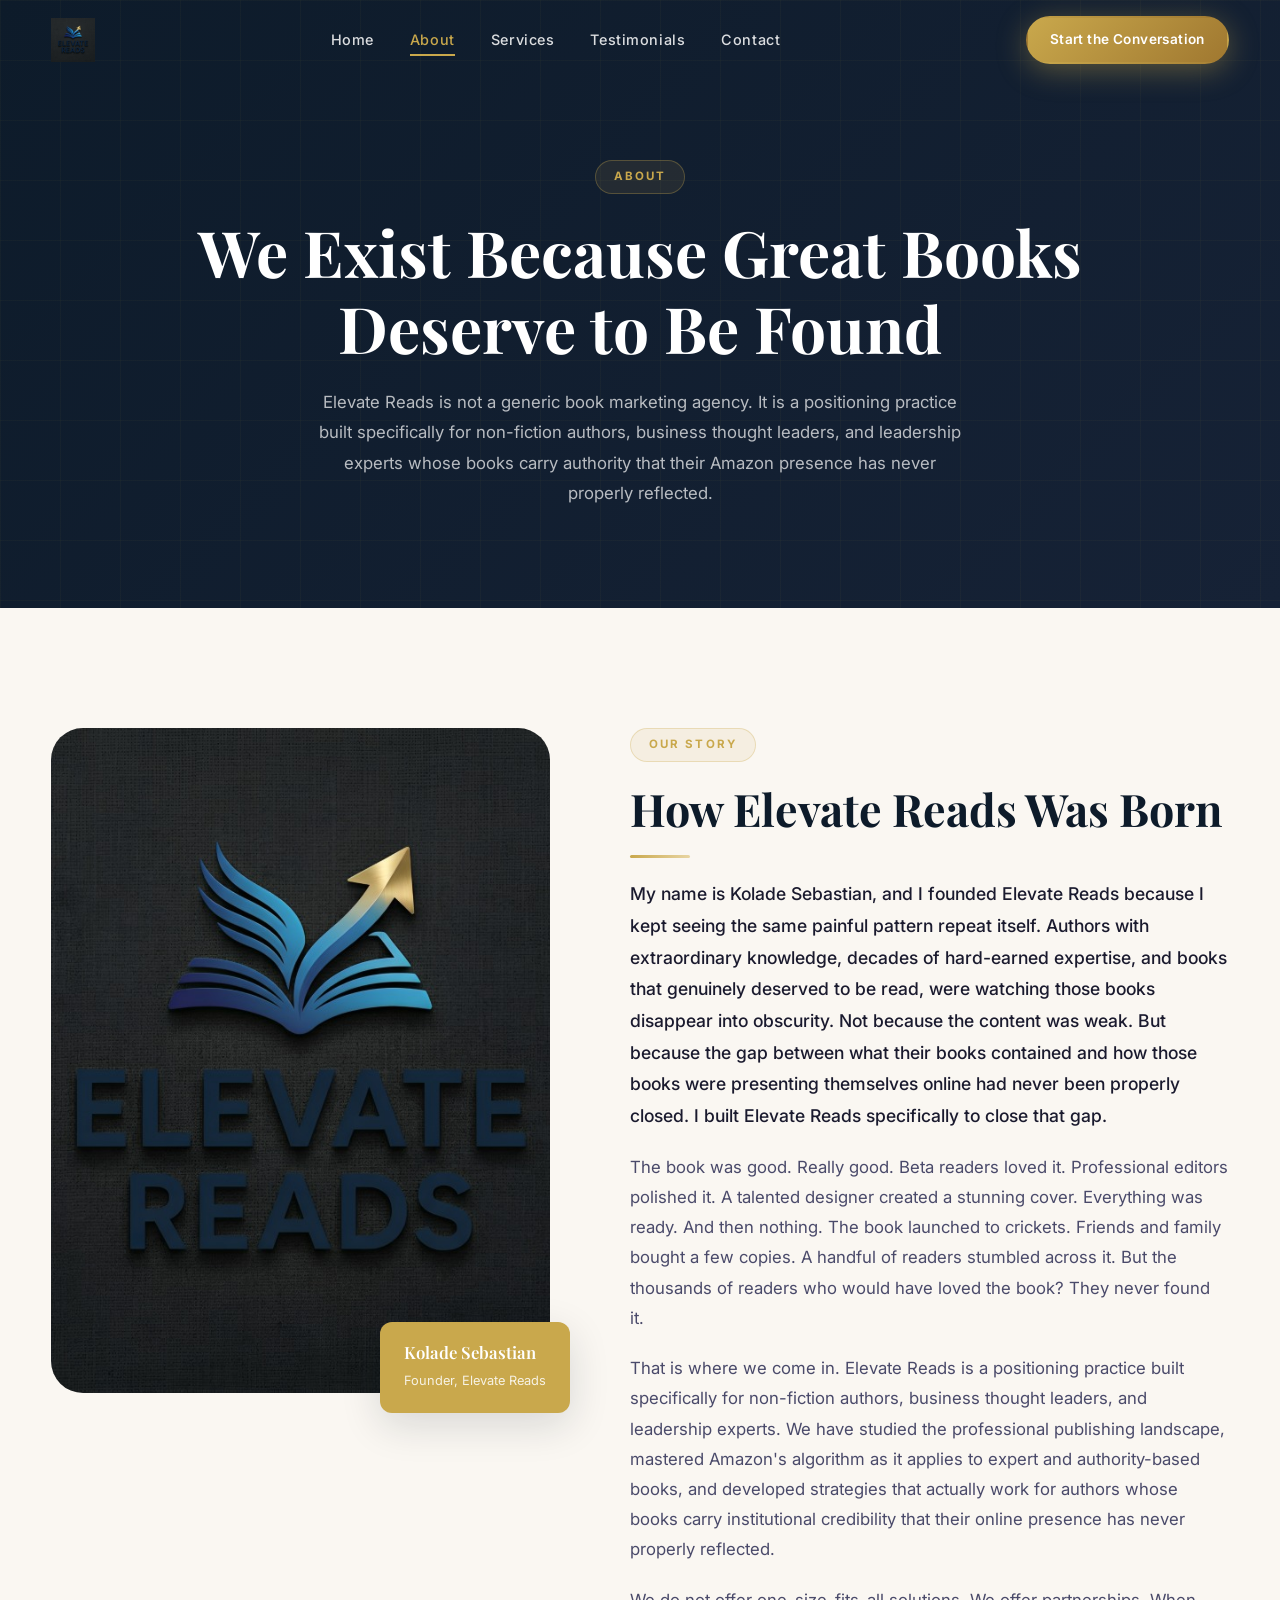
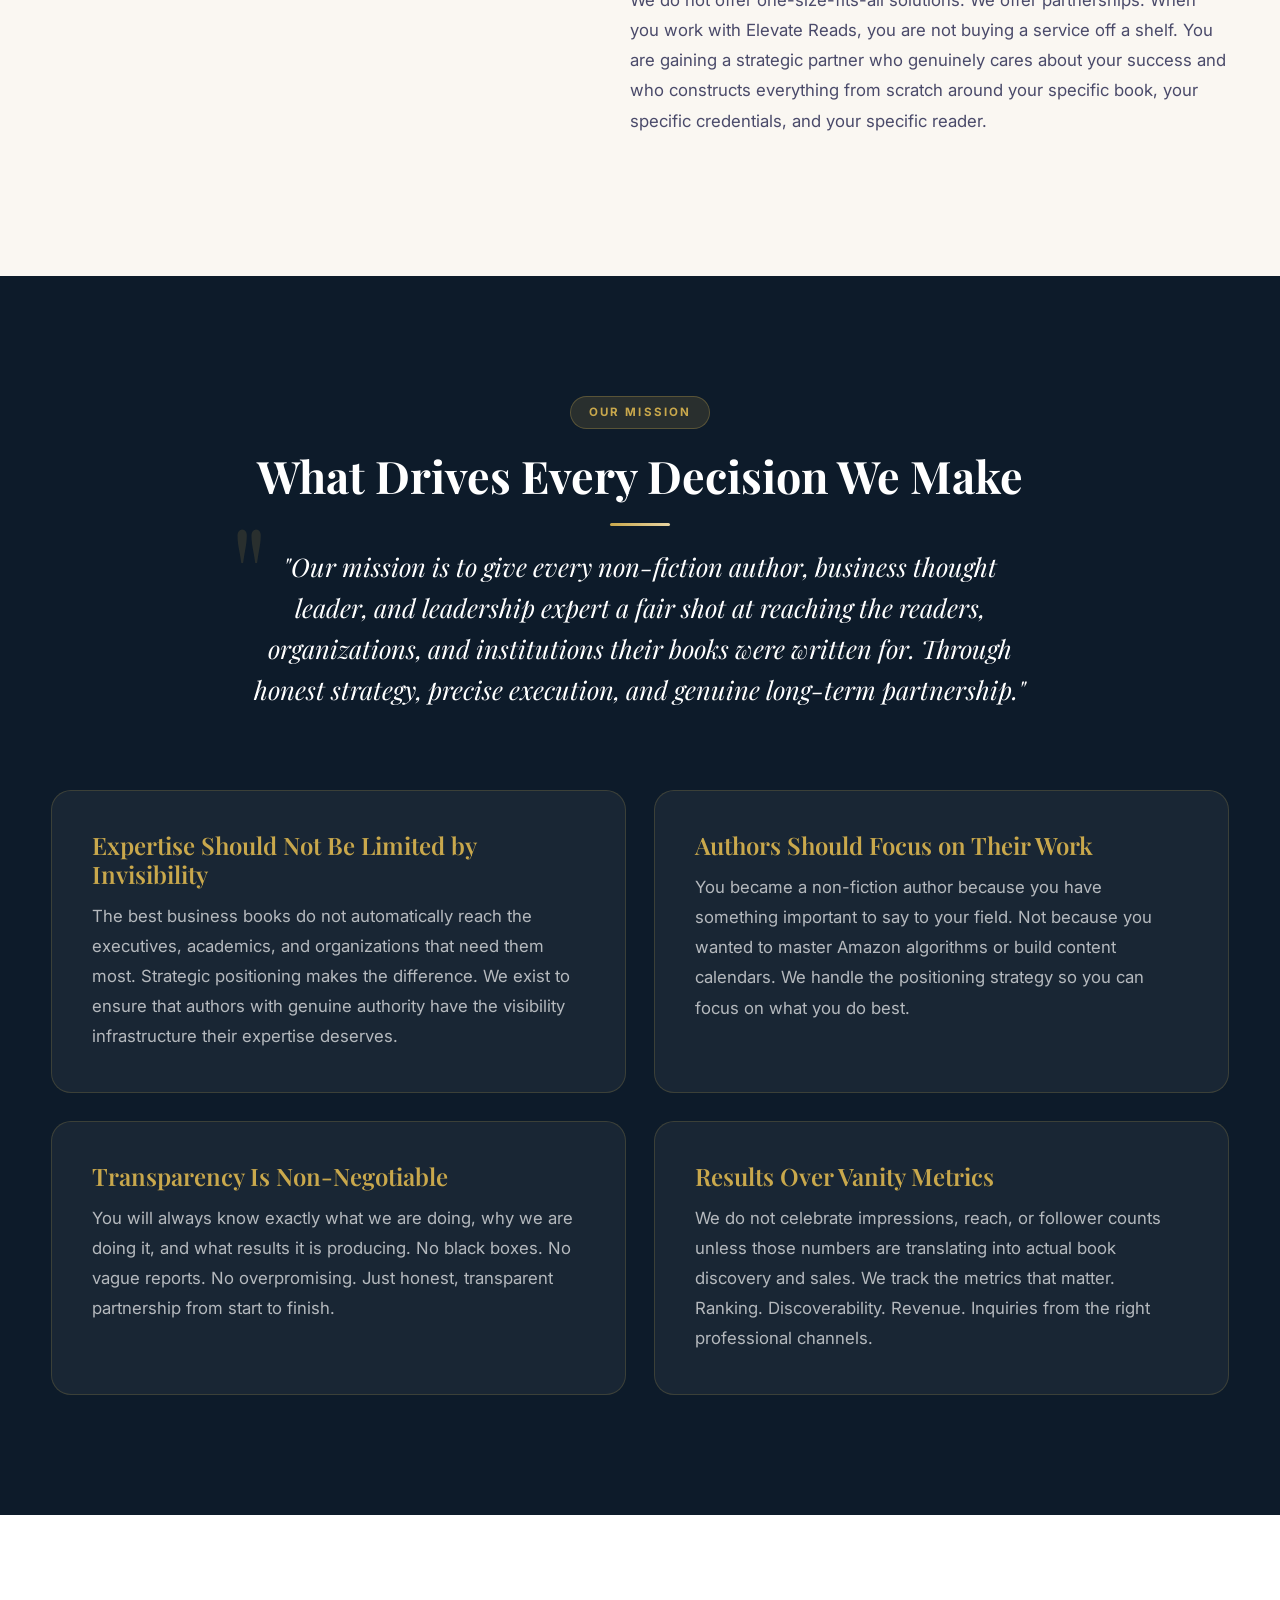
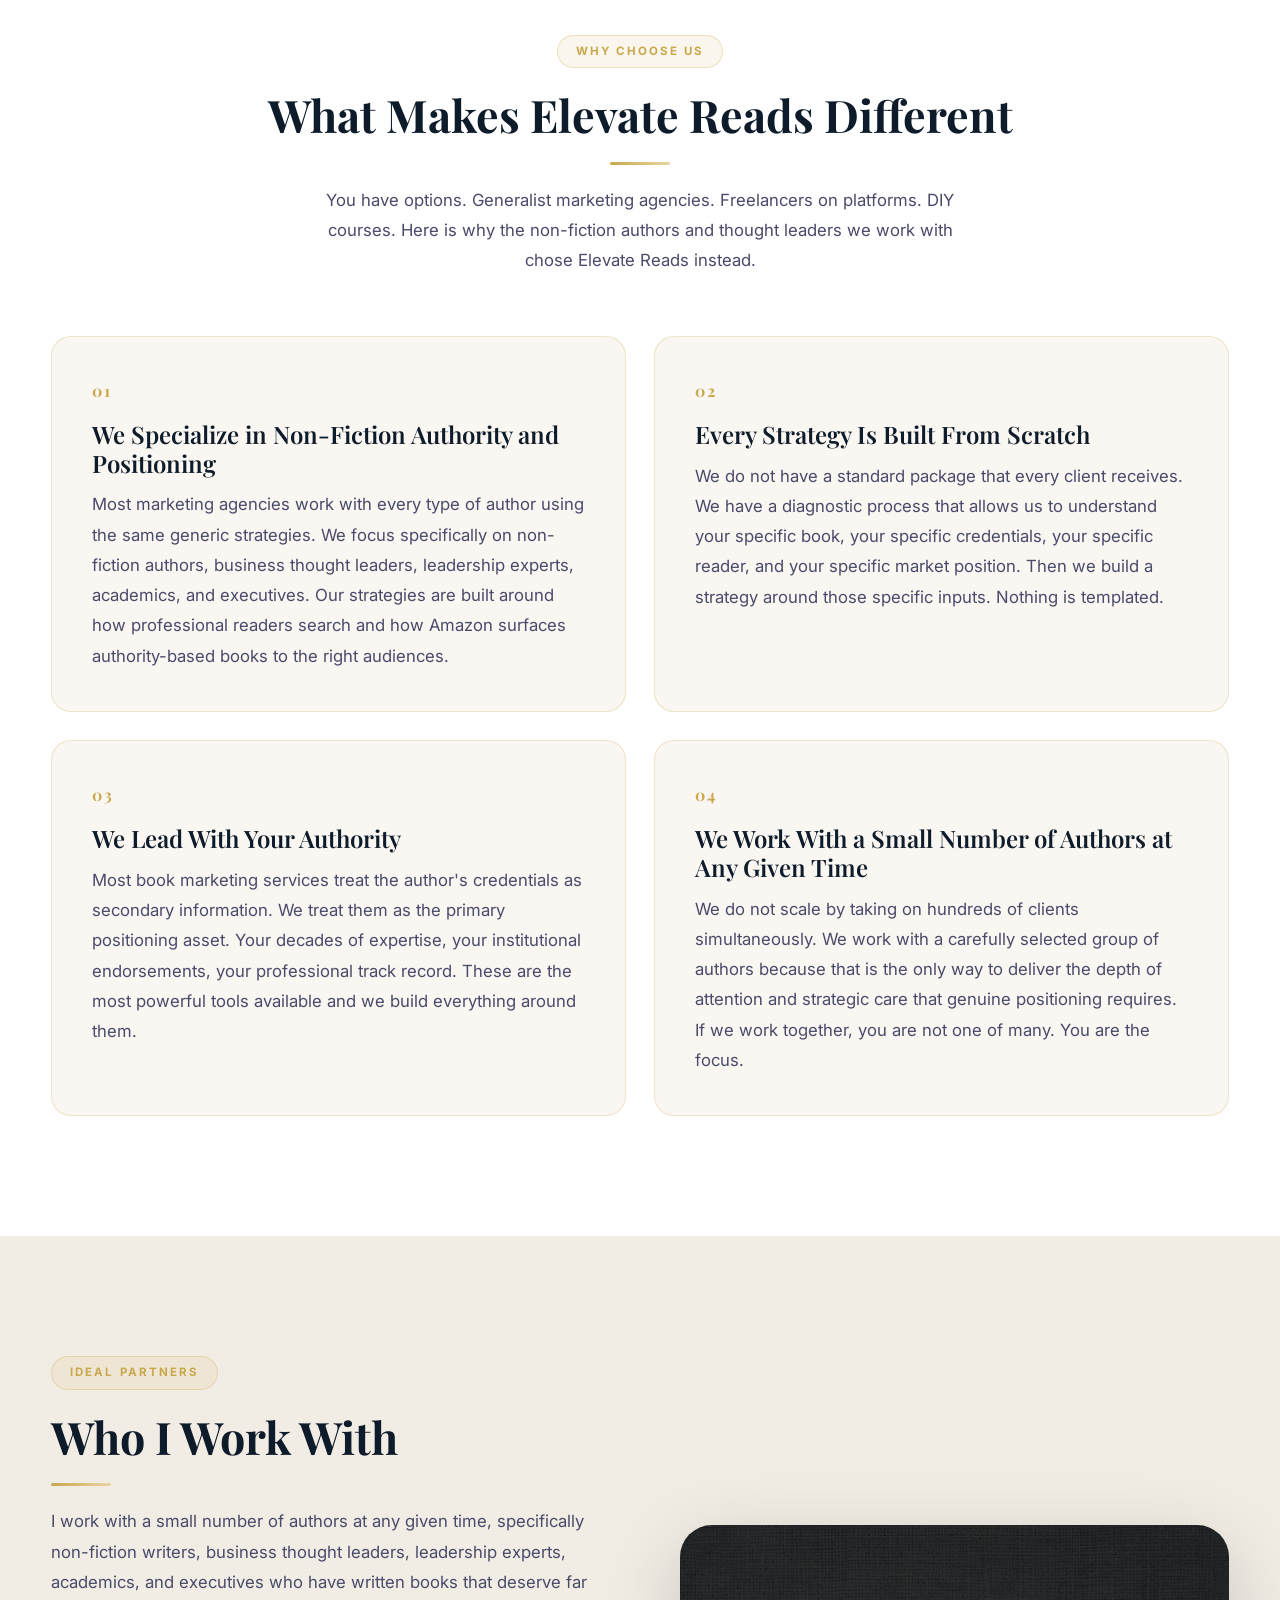
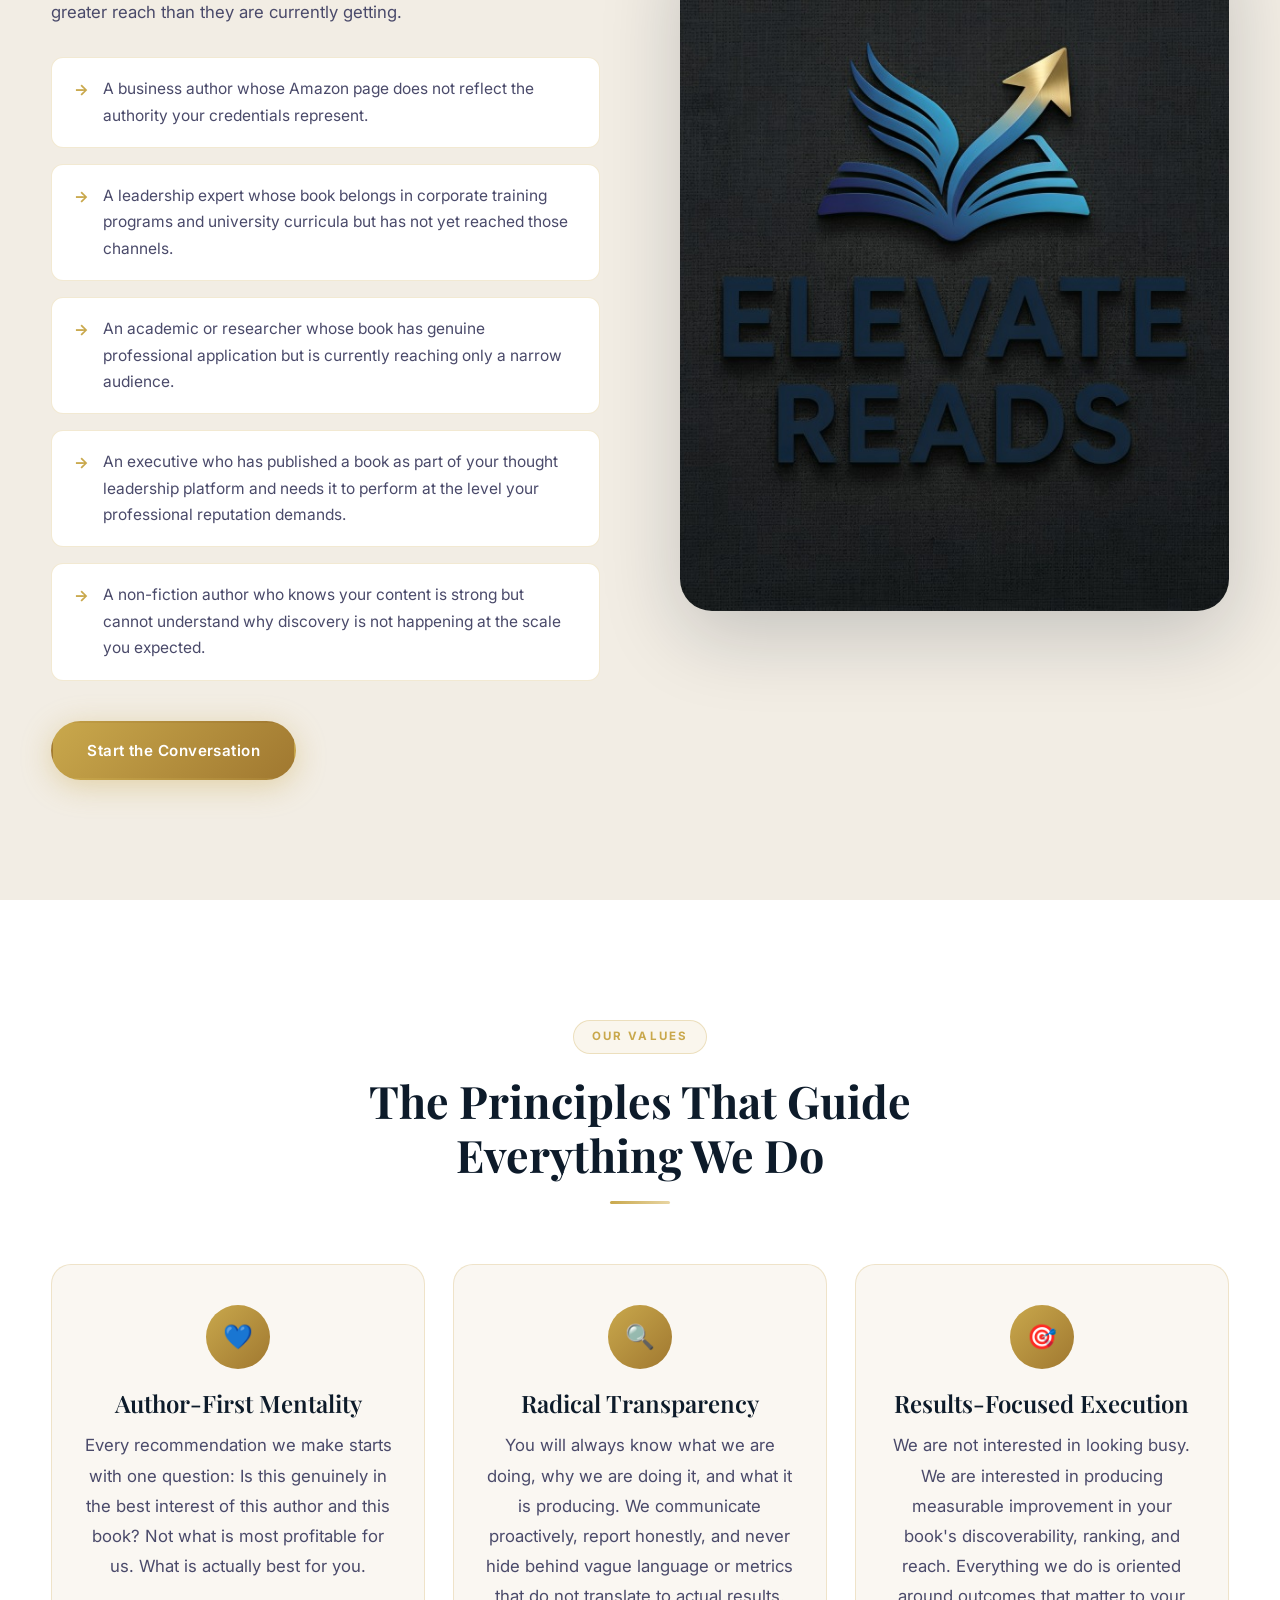
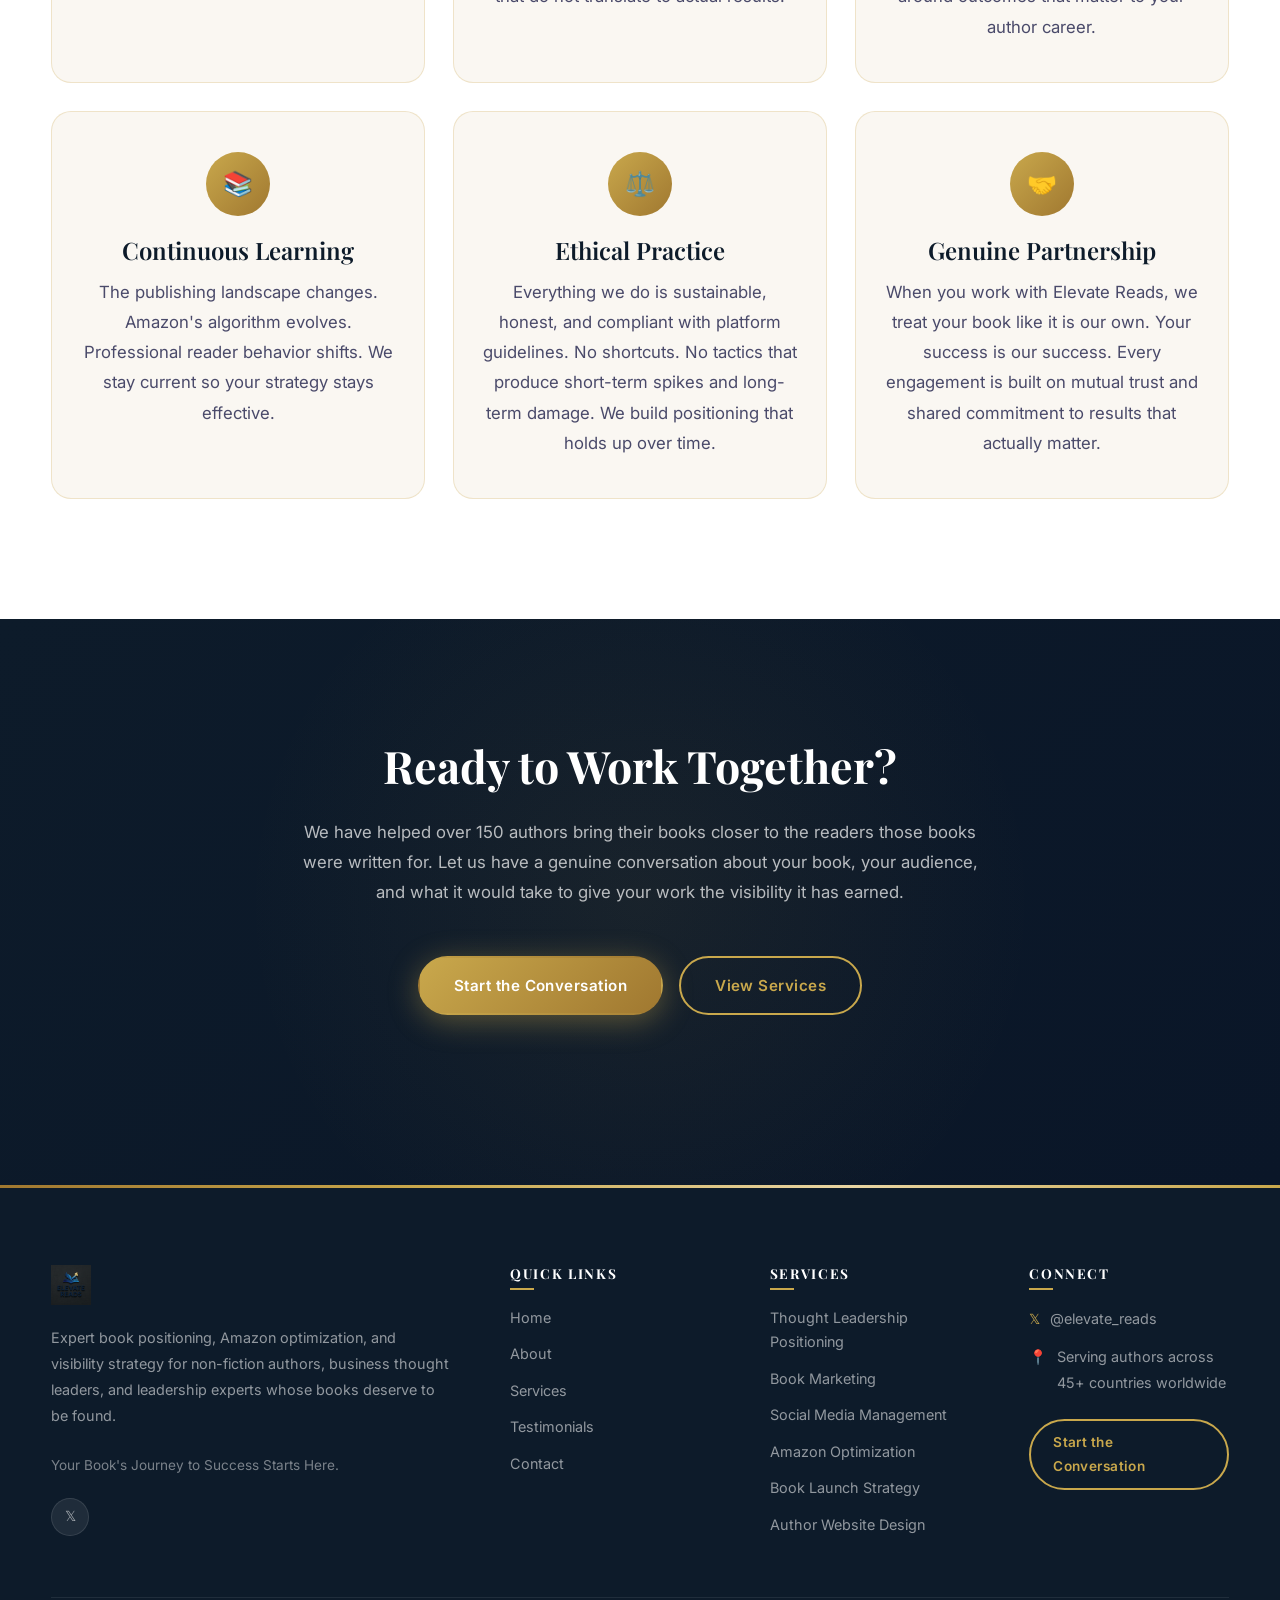
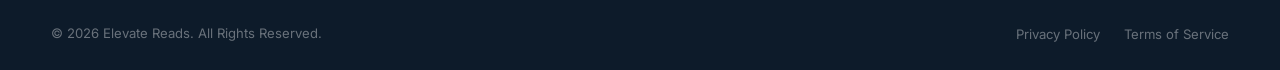
==== commit 08fd01b8: "Update about.html" ====
--- a/about.html
+++ b/about.html
@@ -1,311 +1,289 @@
 <!DOCTYPE html>
 <html lang="en">
 <head>
-    <meta charset="UTF-8">
-    <meta name="viewport" content="width=device-width, initial-scale=1.0">
-    <meta name="description" content="Learn about Elevate Reads - A book marketing agency built specifically for indie authors. Discover our story, mission, and values.">
-    <meta name="keywords" content="about Elevate Reads, book marketing agency, indie author support, author marketing team">
-    <title>About Us | Elevate Reads - Book Marketing for Indie Authors</title>
-    <link rel="icon" type="image/x-icon" href="images/favicon.ico">
-    <link rel="preconnect" href="https://fonts.googleapis.com">
-    <link rel="preconnect" href="https://fonts.gstatic.com" crossorigin>
-    <link href="https://fonts.googleapis.com/css2?family=Playfair+Display:wght@400;500;600;700&family=Inter:wght@300;400;500;600;700&display=swap" rel="stylesheet">
-    <link href="https://unpkg.com/aos@2.3.1/dist/aos.css" rel="stylesheet">
-    <link rel="stylesheet" href="css/styles.css">
+  <meta charset="UTF-8" />
+  <meta name="viewport" content="width=device-width, initial-scale=1.0" />
+  <title>About | Elevate Reads</title>
+  <meta name="description" content="Learn about Kolade Sebastian and the story behind Elevate Reads, a book positioning practice built for non-fiction authors, business thought leaders, and leadership experts." />
+  <link rel="icon" type="image/png" href="images/ELEVATE_READS.png" />
+  <link rel="preconnect" href="https://fonts.googleapis.com" />
+  <link rel="preconnect" href="https://fonts.gstatic.com" crossorigin />
+  <link href="https://fonts.googleapis.com/css2?family=Playfair+Display:ital,wght@0,400;0,600;0,700;1,400&family=Inter:wght@300;400;500;600;700&display=swap" rel="stylesheet" />
+  <link rel="stylesheet" href="css/style.css" />
 </head>
 <body>
-    <!-- Preloader -->
-    <div class="preloader" id="preloader">
-        <div class="preloader-content">
-            <div class="preloader-logo">
-                <img src="images/ELEVATE_READS.png" alt="Elevate Reads">
-            </div>
-            <div class="preloader-spinner"></div>
-            <p class="preloader-text">Elevating Your Story...</p>
-        </div>
-    </div>
-
-    <!-- Navigation -->
-    <nav class="navbar" id="navbar">
-        <div class="nav-container">
-            <a href="index.html" class="nav-logo">
-                <img src="images/ELEVATE_READS.png" alt="Elevate Reads Logo">
-            </a>
-            <button class="nav-toggle" id="navToggle" aria-label="Toggle navigation">
-                <span class="hamburger"></span>
-            </button>
-            <ul class="nav-menu" id="navMenu">
-                <li class="nav-item"><a href="index.html" class="nav-link">Home</a></li>
-                <li class="nav-item"><a href="about.html" class="nav-link active">About</a></li>
-                <li class="nav-item"><a href="services.html" class="nav-link">Services</a></li>
-                <li class="nav-item"><a href="testimonials.html" class="nav-link">Testimonials</a></li>
-                <li class="nav-item"><a href="contact.html" class="nav-link">Contact</a></li>
-                <li class="nav-item nav-cta">
-                    <a href="contact.html" class="btn btn-primary">Get Started</a>
-                </li>
-            </ul>
-        </div>
-    </nav>
-
-    <!-- Page Header -->
-    <section class="page-header">
-        <div class="page-header-background">
-            <div class="page-header-overlay"></div>
-        </div>
-        <div class="container">
-            <div class="page-header-content" data-aos="fade-up">
-                <span class="page-badge">About Us</span>
-                <h1 class="page-title">We Exist Because Great Books Deserve Great Marketing</h1>
-                <p class="page-subtitle">Founded by authors, for authors. Elevate Reads is more than a marketing agency. We are your dedicated partner in building a successful author career.</p>
-            </div>
-        </div>
-    </section>
-
-    <!-- Story Section -->
-    <section class="about-story section-padding">
-        <div class="container">
-            <div class="story-wrapper">
-                <div class="story-image" data-aos="fade-right">
-                    <div class="story-image-wrapper">
-                        <img src="images/founder.jpg" alt="Elevate Reads Founder" class="founder-about-img">
-                        <div class="story-decoration"></div>
-                        <div class="story-experience-badge">
-                            <span class="experience-number">5+</span>
-                            <span class="experience-text">Years Experience</span>
-                        </div>
-                    </div>
-                </div>
-                <div class="story-content" data-aos="fade-left">
-                    <span class="section-badge">Our Story</span>
-                    <h2 class="section-title">How Elevate Reads Was Born</h2>
-                    <div class="story-text">
-                        <p>Elevate Reads did not start as a business plan. It started as a frustration.</p>
-                        <p>Several years ago, our founder was exactly where you might be now: an indie author with a great book and absolutely no idea how to market it. The book was good. Really good. Beta readers loved it. Professional editors polished it. A talented designer created a stunning cover.</p>
-                        <p>And then... nothing. The book launched to crickets.</p>
-                        <p>Friends and family bought a few copies. A handful of random Amazon shoppers stumbled across it. But the thousands of readers who would have loved the book? They never found it.</p>
-                        <p>That is when the realization hit: <strong>thousands of talented indie authors are in this exact same boat.</strong> They have written amazing books that readers would love, but those books are invisible because their authors do not have marketing expertise.</p>
-                        <p>Elevate Reads was founded to solve this exact problem. To give indie authors access to professional, effective, specialized book marketing without requiring them to become marketing experts themselves.</p>
-                    </div>
-                </div>
-            </div>
-        </div>
-    </section>
-
-    <!-- Mission Section -->
-    <section class="mission-section section-padding bg-light">
-        <div class="container">
-            <div class="mission-wrapper">
-                <div class="mission-content" data-aos="fade-up">
-                    <span class="section-badge">Our Mission</span>
-                    <h2 class="section-title">What Drives Us Every Day</h2>
-                    <blockquote class="mission-quote">
-                        "Our mission is simple: To give every indie author a fair shot at reaching their readers through smart strategy, creative execution, and relentless dedication to results."
-                    </blockquote>
-                </div>
-                <div class="beliefs-grid">
-                    <div class="belief-card" data-aos="fade-up" data-aos-delay="0">
-                        <div class="belief-icon">
-                            <svg xmlns="http://www.w3.org/2000/svg" width="32" height="32" viewBox="0 0 24 24" fill="none" stroke="currentColor" stroke-width="2" stroke-linecap="round" stroke-linejoin="round"><circle cx="12" cy="12" r="10"></circle><path d="m16 12-4 4-4-4"></path><path d="M12 8v8"></path></svg>
-                        </div>
-                        <h3>Talent Should Not Be Limited by Visibility</h3>
-                        <p>The best books do not always sell the most copies. Marketing makes the difference. We ensure talented indie authors have the same marketing advantage that traditional publishers give their biggest names.</p>
-                    </div>
-                    <div class="belief-card" data-aos="fade-up" data-aos-delay="100">
-                        <div class="belief-icon">
-                            <svg xmlns="http://www.w3.org/2000/svg" width="32" height="32" viewBox="0 0 24 24" fill="none" stroke="currentColor" stroke-width="2" stroke-linecap="round" stroke-linejoin="round"><path d="M12 20h9"></path><path d="M16.5 3.5a2.121 2.121 0 0 1 3 3L7 19l-4 1 1-4L16.5 3.5z"></path></svg>
-                        </div>
-                        <h3>Authors Should Focus on Writing</h3>
-                        <p>You became an author because you love writing, not because you love running Facebook ads or deciphering Amazon algorithms. We handle the marketing so you can focus on creating.</p>
-                    </div>
-                    <div class="belief-card" data-aos="fade-up" data-aos-delay="200">
-                        <div class="belief-icon">
-                            <svg xmlns="http://www.w3.org/2000/svg" width="32" height="32" viewBox="0 0 24 24" fill="none" stroke="currentColor" stroke-width="2" stroke-linecap="round" stroke-linejoin="round"><path d="M1 12s4-8 11-8 11 8 11 8-4 8-11 8-11-8-11-8z"></path><circle cx="12" cy="12" r="3"></circle></svg>
-                        </div>
-                        <h3>Transparency Matters</h3>
-                        <p>You deserve to know exactly what we are doing, why we are doing it, and what results we are achieving. No black boxes. No vague promises. Just honest, transparent partnership.</p>
-                    </div>
-                    <div class="belief-card" data-aos="fade-up" data-aos-delay="300">
-                        <div class="belief-icon">
-                            <svg xmlns="http://www.w3.org/2000/svg" width="32" height="32" viewBox="0 0 24 24" fill="none" stroke="currentColor" stroke-width="2" stroke-linecap="round" stroke-linejoin="round"><path d="M12 22s8-4 8-10V5l-8-3-8 3v7c0 6 8 10 8 10z"></path></svg>
-                        </div>
-                        <h3>Results Over Vanity Metrics</h3>
-                        <p>We do not care about impressive-sounding numbers that do not translate to book sales. We care about metrics that actually matter: sales, rankings, platform growth, and ROI.</p>
-                    </div>
-                </div>
-            </div>
-        </div>
-    </section>
-
-    <!-- Why Different Section -->
-    <section class="difference-section section-padding">
-        <div class="container">
-            <div class="section-header centered" data-aos="fade-up">
-                <span class="section-badge">Why Choose Us</span>
-                <h2 class="section-title">What Makes Elevate Reads Different</h2>
-                <p class="section-subtitle">You have lots of options for book marketing help. Here is why hundreds of indie authors have chosen Elevate Reads.</p>
-            </div>
-            <div class="difference-grid">
-                <div class="difference-card" data-aos="fade-up" data-aos-delay="0">
-                    <div class="difference-number">01</div>
-                    <h3>We ONLY Work with Indie Authors</h3>
-                    <p>We work exclusively with indie authors. We understand Amazon algorithms, book promotion sites, and genre conventions. This specialization means we deliver results generalist agencies simply cannot match.</p>
-                </div>
-                <div class="difference-card" data-aos="fade-up" data-aos-delay="100">
-                    <div class="difference-number">02</div>
-                    <h3>We Are Authors AND Marketers</h3>
-                    <p>Our team includes published authors who have walked the same path you are on. We understand your fears, frustrations, and aspirations because we have lived them. This empathy shapes everything we do.</p>
-                </div>
-                <div class="difference-card" data-aos="fade-up" data-aos-delay="200">
-                    <div class="difference-number">03</div>
-                    <h3>Customized Strategies, Not Templates</h3>
-                    <p>Every strategy we create is custom-built for your specific book, genre, audience, and goals. We do not believe in one-size-fits-all because books are not one-size-fits-all.</p>
-                </div>
-                <div class="difference-card" data-aos="fade-up" data-aos-delay="300">
-                    <div class="difference-number">04</div>
-                    <h3>Long-Term Partnership Mindset</h3>
-                    <p>We view ourselves as your marketing partner, not just a vendor. Your success is our success. We are genuinely committed to your growth as an author over the long haul.</p>
-                </div>
-            </div>
-        </div>
-    </section>
-
-    <!-- Values Section -->
-    <section class="values-section section-padding bg-dark">
-        <div class="container">
-            <div class="section-header centered light" data-aos="fade-up">
-                <span class="section-badge light">Our Values</span>
-                <h2 class="section-title">The Principles That Guide Us</h2>
-                <p class="section-subtitle">These are not just words on a website. These are the principles that guide every decision we make.</p>
-            </div>
-            <div class="values-grid">
-                <div class="value-item" data-aos="fade-up" data-aos-delay="0">
-                    <div class="value-icon">
-                        <svg xmlns="http://www.w3.org/2000/svg" width="40" height="40" viewBox="0 0 24 24" fill="none" stroke="currentColor" stroke-width="1.5" stroke-linecap="round" stroke-linejoin="round"><path d="M20.84 4.61a5.5 5.5 0 0 0-7.78 0L12 5.67l-1.06-1.06a5.5 5.5 0 0 0-7.78 7.78l1.06 1.06L12 21.23l7.78-7.78 1.06-1.06a5.5 5.5 0 0 0 0-7.78z"></path></svg>
-                    </div>
-                    <h3>Author-First Mentality</h3>
-                    <p>Every decision starts with: "Is this best for our author clients?"</p>
-                </div>
-                <div class="value-item" data-aos="fade-up" data-aos-delay="100">
-                    <div class="value-icon">
-                        <svg xmlns="http://www.w3.org/2000/svg" width="40" height="40" viewBox="0 0 24 24" fill="none" stroke="currentColor" stroke-width="1.5" stroke-linecap="round" stroke-linejoin="round"><path d="M1 12s4-8 11-8 11 8 11 8-4 8-11 8-11-8-11-8z"></path><circle cx="12" cy="12" r="3"></circle></svg>
-                    </div>
-                    <h3>Radical Transparency</h3>
-                    <p>You are never left in the dark about where your investment is going.</p>
-                </div>
-                <div class="value-item" data-aos="fade-up" data-aos-delay="200">
-                    <div class="value-icon">
-                        <svg xmlns="http://www.w3.org/2000/svg" width="40" height="40" viewBox="0 0 24 24" fill="none" stroke="currentColor" stroke-width="1.5" stroke-linecap="round" stroke-linejoin="round"><path d="M22 11.08V12a10 10 0 1 1-5.93-9.14"></path><polyline points="22 4 12 14.01 9 11.01"></polyline></svg>
-                    </div>
-                    <h3>Results-Focused Execution</h3>
-                    <p>We are interested in delivering measurable results that actually impact careers.</p>
-                </div>
-                <div class="value-item" data-aos="fade-up" data-aos-delay="300">
-                    <div class="value-icon">
-                        <svg xmlns="http://www.w3.org/2000/svg" width="40" height="40" viewBox="0 0 24 24" fill="none" stroke="currentColor" stroke-width="1.5" stroke-linecap="round" stroke-linejoin="round"><path d="M2 3h6a4 4 0 0 1 4 4v14a3 3 0 0 0-3-3H2z"></path><path d="M22 3h-6a4 4 0 0 0-4 4v14a3 3 0 0 1 3-3h7z"></path></svg>
-                    </div>
-                    <h3>Continuous Learning</h3>
-                    <p>We stay current with industry changes and adapt our strategies as the landscape evolves.</p>
-                </div>
-                <div class="value-item" data-aos="fade-up" data-aos-delay="400">
-                    <div class="value-icon">
-                        <svg xmlns="http://www.w3.org/2000/svg" width="40" height="40" viewBox="0 0 24 24" fill="none" stroke="currentColor" stroke-width="1.5" stroke-linecap="round" stroke-linejoin="round"><path d="M12 22s8-4 8-10V5l-8-3-8 3v7c0 6 8 10 8 10z"></path><path d="m9 12 2 2 4-4"></path></svg>
-                    </div>
-                    <h3>Ethical Marketing</h3>
-                    <p>We build sustainable author careers through honest, ethical marketing practices.</p>
-                </div>
-            </div>
-        </div>
-    </section>
-
-    <!-- CTA Section -->
-    <section class="cta-section">
-        <div class="cta-background">
-            <div class="cta-overlay"></div>
-        </div>
-        <div class="container">
-            <div class="cta-content" data-aos="zoom-in">
-                <h2>Ready to Become Part of Our Success Story?</h2>
-                <p>We have helped over 150 indie authors transform their book careers. Your book could be next. Let us have a conversation about your author journey.</p>
-                <div class="cta-buttons">
-                    <a href="contact.html" class="btn btn-white btn-lg">
-                        <span>Book Free Strategy Call</span>
-                        <svg xmlns="http://www.w3.org/2000/svg" width="20" height="20" viewBox="0 0 24 24" fill="none" stroke="currentColor" stroke-width="2" stroke-linecap="round" stroke-linejoin="round"><path d="M5 12h14M12 5l7 7-7 7"/></svg>
-                    </a>
-                    <a href="services.html" class="btn btn-outline-white btn-lg">View Services</a>
-                </div>
-            </div>
-        </div>
-    </section>
-
-    <!-- Footer -->
-    <footer class="footer">
-        <div class="footer-top">
-            <div class="container">
-                <div class="footer-grid">
-                    <div class="footer-brand">
-                        <a href="index.html" class="footer-logo">
-                            <img src="images/ELEVATE_READS.png" alt="Elevate Reads">
-                        </a>
-                        <p class="footer-tagline">Your Book's Journey to Success Starts Here</p>
-                        <p class="footer-description">Expert book marketing, social media management, and author branding for indie authors who refuse to settle for invisibility.</p>
-                        <div class="footer-social">
-                            <a href="https://x.com/elevate_reads" target="_blank" rel="noopener noreferrer" class="social-link" aria-label="Follow us on X">
-                                <svg xmlns="http://www.w3.org/2000/svg" width="20" height="20" viewBox="0 0 24 24" fill="currentColor"><path d="M18.244 2.25h3.308l-7.227 8.26 8.502 11.24H16.17l-5.214-6.817L4.99 21.75H1.68l7.73-8.835L1.254 2.25H8.08l4.713 6.231zm-1.161 17.52h1.833L7.084 4.126H5.117z"/></svg>
-                            </a>
-                        </div>
-                    </div>
-                    <div class="footer-links">
-                        <h4>Quick Links</h4>
-                        <ul>
-                            <li><a href="index.html">Home</a></li>
-                            <li><a href="about.html">About</a></li>
-                            <li><a href="services.html">Services</a></li>
-                            <li><a href="testimonials.html">Testimonials</a></li>
-                            <li><a href="contact.html">Contact</a></li>
-                        </ul>
-                    </div>
-                    <div class="footer-links">
-                        <h4>Services</h4>
-                        <ul>
-                            <li><a href="services.html#book-marketing">Book Marketing</a></li>
-                            <li><a href="services.html#social-media">Social Media Management</a></li>
-                            <li><a href="services.html#amazon-optimization">Amazon Optimization</a></li>
-                            <li><a href="services.html#book-launch">Book Launch Strategy</a></li>
-                            <li><a href="services.html#website-design">Author Website Design</a></li>
-                        </ul>
-                    </div>
-                    <div class="footer-contact">
-                        <h4>Get In Touch</h4>
-                        <ul>
-                            <li>
-                                <svg xmlns="http://www.w3.org/2000/svg" width="18" height="18" viewBox="0 0 24 24" fill="none" stroke="currentColor" stroke-width="2" stroke-linecap="round" stroke-linejoin="round"><rect width="20" height="16" x="2" y="4" rx="2"/><path d="m22 7-8.97 5.7a1.94 1.94 0 0 1-2.06 0L2 7"/></svg>
-                                <a href="mailto:getelevatedreads@gmail.com">getelevatedreads@gmail.com</a>
-                            </li>
-                            <li>
-                                <svg xmlns="http://www.w3.org/2000/svg" width="18" height="18" viewBox="0 0 24 24" fill="currentColor"><path d="M18.244 2.25h3.308l-7.227 8.26 8.502 11.24H16.17l-5.214-6.817L4.99 21.75H1.68l7.73-8.835L1.254 2.25H8.08l4.713 6.231zm-1.161 17.52h1.833L7.084 4.126H5.117z"/></svg>
-                                <a href="https://x.com/elevate_reads" target="_blank" rel="noopener noreferrer">@elevate_reads</a>
-                            </li>
-                        </ul>
-                        <a href="contact.html" class="btn btn-primary btn-sm footer-cta">Book a Call</a>
-                    </div>
-                </div>
-            </div>
-        </div>
-        <div class="footer-bottom">
-            <div class="container">
-                <div class="footer-bottom-content">
-                    <p>&copy; 2024 Elevate Reads. All Rights Reserved.</p>
-                    <div class="footer-bottom-links">
-                        <a href="#">Privacy Policy</a>
-                        <a href="#">Terms of Service</a>
-                    </div>
-                </div>
-            </div>
-        </div>
-    </footer>
-
-    <!-- Scripts -->
-    <script src="https://unpkg.com/aos@2.3.1/dist/aos.js"></script>
-    <script src="js/main.js"></script>
+
+<!-- PRELOADER -->
+<div id="preloader">
+  <img src="images/ELEVATE_READS.png" alt="Elevate Reads" class="preloader-logo" />
+  <div class="preloader-bar"><div class="preloader-bar-fill"></div></div>
+  <p class="preloader-text">About Elevate Reads</p>
+</div>
+
+<!-- NAVBAR -->
+<nav class="navbar scrolled" id="navbar" role="navigation" aria-label="Main navigation">
+  <div class="navbar-inner">
+    <a href="index.html" class="navbar-logo" aria-label="Elevate Reads Home">
+      <img src="images/ELEVATE_READS.png" alt="Elevate Reads" />
+    </a>
+    <div class="navbar-links">
+      <a href="index.html">Home</a>
+      <a href="about.html" class="active">About</a>
+      <a href="services.html">Services</a>
+      <a href="testimonials.html">Testimonials</a>
+      <a href="contact.html">Contact</a>
+    </div>
+    <a href="contact.html" class="btn btn-primary btn-sm navbar-cta">Start the Conversation</a>
+    <button class="hamburger" id="hamburger" aria-label="Toggle menu" aria-expanded="false">
+      <span></span><span></span><span></span>
+    </button>
+  </div>
+</nav>
+
+<!-- MOBILE MENU -->
+<div class="mobile-menu" id="mobileMenu">
+  <a href="index.html">Home</a>
+  <a href="about.html">About</a>
+  <a href="services.html">Services</a>
+  <a href="testimonials.html">Testimonials</a>
+  <a href="contact.html">Contact</a>
+  <a href="contact.html" class="btn btn-primary">Start the Conversation</a>
+</div>
+
+<!-- PAGE HEADER -->
+<header class="page-header" aria-label="About page header">
+  <div class="container">
+    <span class="section-badge" data-animate="fade-up">About</span>
+    <h1 data-animate="fade-up" data-delay="100">We Exist Because Great Books<br />Deserve to Be Found</h1>
+    <p data-animate="fade-up" data-delay="200">Elevate Reads is not a generic book marketing agency. It is a positioning practice built specifically for non-fiction authors, business thought leaders, and leadership experts whose books carry authority that their Amazon presence has never properly reflected.</p>
+  </div>
+</header>
+
+<!-- STORY SECTION -->
+<section class="story-section" aria-label="Our story">
+  <div class="container">
+    <div class="story-inner">
+      <div class="story-visual" data-animate="fade-left">
+        <div class="story-img-main">
+          <img src="images/founder.jpg" alt="Kolade Sebastian, Founder of Elevate Reads" />
+        </div>
+        <div class="story-name-card">
+          <h5>Kolade Sebastian</h5>
+          <span>Founder, Elevate Reads</span>
+        </div>
+      </div>
+      <div class="story-text" data-animate="fade-right">
+        <span class="section-badge">Our Story</span>
+        <h2 class="section-title">How Elevate Reads Was Born</h2>
+        <div class="gold-divider" style="margin-left:0;"></div>
+        <p>My name is Kolade Sebastian, and I founded Elevate Reads because I kept seeing the same painful pattern repeat itself. Authors with extraordinary knowledge, decades of hard-earned expertise, and books that genuinely deserved to be read, were watching those books disappear into obscurity. Not because the content was weak. But because the gap between what their books contained and how those books were presenting themselves online had never been properly closed. I built Elevate Reads specifically to close that gap.</p>
+        <p>The book was good. Really good. Beta readers loved it. Professional editors polished it. A talented designer created a stunning cover. Everything was ready. And then nothing. The book launched to crickets. Friends and family bought a few copies. A handful of readers stumbled across it. But the thousands of readers who would have loved the book? They never found it.</p>
+        <p>That is where we come in. Elevate Reads is a positioning practice built specifically for non-fiction authors, business thought leaders, and leadership experts. We have studied the professional publishing landscape, mastered Amazon's algorithm as it applies to expert and authority-based books, and developed strategies that actually work for authors whose books carry institutional credibility that their online presence has never properly reflected.</p>
+        <p>We do not offer one-size-fits-all solutions. We offer partnerships. When you work with Elevate Reads, you are not buying a service off a shelf. You are gaining a strategic partner who genuinely cares about your success and who constructs everything from scratch around your specific book, your specific credentials, and your specific reader.</p>
+      </div>
+    </div>
+  </div>
+</section>
+
+<!-- MISSION -->
+<section class="mission-section" aria-label="Our mission">
+  <div class="container">
+    <div class="text-center" data-animate="fade-up">
+      <span class="section-badge" style="background:rgba(201,168,76,0.15);">Our Mission</span>
+      <h2 class="section-title" style="color:#fff;">What Drives Every Decision We Make</h2>
+      <div class="gold-divider"></div>
+    </div>
+    <div class="mission-quote" data-animate="fade-up" data-delay="100">
+      <blockquote>"Our mission is to give every non-fiction author, business thought leader, and leadership expert a fair shot at reaching the readers, organizations, and institutions their books were written for. Through honest strategy, precise execution, and genuine long-term partnership."</blockquote>
+    </div>
+    <div class="beliefs-grid">
+      <div class="belief-card" data-animate="fade-up" data-delay="0">
+        <h4>Expertise Should Not Be Limited by Invisibility</h4>
+        <p>The best business books do not automatically reach the executives, academics, and organizations that need them most. Strategic positioning makes the difference. We exist to ensure that authors with genuine authority have the visibility infrastructure their expertise deserves.</p>
+      </div>
+      <div class="belief-card" data-animate="fade-up" data-delay="100">
+        <h4>Authors Should Focus on Their Work</h4>
+        <p>You became a non-fiction author because you have something important to say to your field. Not because you wanted to master Amazon algorithms or build content calendars. We handle the positioning strategy so you can focus on what you do best.</p>
+      </div>
+      <div class="belief-card" data-animate="fade-up" data-delay="200">
+        <h4>Transparency Is Non-Negotiable</h4>
+        <p>You will always know exactly what we are doing, why we are doing it, and what results it is producing. No black boxes. No vague reports. No overpromising. Just honest, transparent partnership from start to finish.</p>
+      </div>
+      <div class="belief-card" data-animate="fade-up" data-delay="300">
+        <h4>Results Over Vanity Metrics</h4>
+        <p>We do not celebrate impressions, reach, or follower counts unless those numbers are translating into actual book discovery and sales. We track the metrics that matter. Ranking. Discoverability. Revenue. Inquiries from the right professional channels.</p>
+      </div>
+    </div>
+  </div>
+</section>
+
+<!-- WHAT SETS US APART -->
+<section class="differentiators-section" aria-label="What makes us different">
+  <div class="container">
+    <div class="text-center" data-animate="fade-up">
+      <span class="section-badge">Why Choose Us</span>
+      <h2 class="section-title">What Makes Elevate Reads Different</h2>
+      <div class="gold-divider"></div>
+      <p style="max-width:660px;margin:0 auto;">You have options. Generalist marketing agencies. Freelancers on platforms. DIY courses. Here is why the non-fiction authors and thought leaders we work with chose Elevate Reads instead.</p>
+    </div>
+    <div class="diff-grid">
+      <div class="diff-card" data-animate="fade-up" data-delay="0">
+        <div class="diff-number">01</div>
+        <h4>We Specialize in Non-Fiction Authority and Positioning</h4>
+        <p>Most marketing agencies work with every type of author using the same generic strategies. We focus specifically on non-fiction authors, business thought leaders, leadership experts, academics, and executives. Our strategies are built around how professional readers search and how Amazon surfaces authority-based books to the right audiences.</p>
+      </div>
+      <div class="diff-card" data-animate="fade-up" data-delay="100">
+        <div class="diff-number">02</div>
+        <h4>Every Strategy Is Built From Scratch</h4>
+        <p>We do not have a standard package that every client receives. We have a diagnostic process that allows us to understand your specific book, your specific credentials, your specific reader, and your specific market position. Then we build a strategy around those specific inputs. Nothing is templated.</p>
+      </div>
+      <div class="diff-card" data-animate="fade-up" data-delay="200">
+        <div class="diff-number">03</div>
+        <h4>We Lead With Your Authority</h4>
+        <p>Most book marketing services treat the author's credentials as secondary information. We treat them as the primary positioning asset. Your decades of expertise, your institutional endorsements, your professional track record. These are the most powerful tools available and we build everything around them.</p>
+      </div>
+      <div class="diff-card" data-animate="fade-up" data-delay="300">
+        <div class="diff-number">04</div>
+        <h4>We Work With a Small Number of Authors at Any Given Time</h4>
+        <p>We do not scale by taking on hundreds of clients simultaneously. We work with a carefully selected group of authors because that is the only way to deliver the depth of attention and strategic care that genuine positioning requires. If we work together, you are not one of many. You are the focus.</p>
+      </div>
+    </div>
+  </div>
+</section>
+
+<!-- WHO I WORK WITH -->
+<section class="who-section" aria-label="Who we work with">
+  <div class="container">
+    <div class="who-inner">
+      <div data-animate="fade-left">
+        <span class="section-badge">Ideal Partners</span>
+        <h2 class="section-title">Who I Work With</h2>
+        <div class="gold-divider" style="margin-left:0;"></div>
+        <p>I work with a small number of authors at any given time, specifically non-fiction writers, business thought leaders, leadership experts, academics, and executives who have written books that deserve far greater reach than they are currently getting.</p>
+        <ul class="who-list">
+          <li>A business author whose Amazon page does not reflect the authority your credentials represent.</li>
+          <li>A leadership expert whose book belongs in corporate training programs and university curricula but has not yet reached those channels.</li>
+          <li>An academic or researcher whose book has genuine professional application but is currently reaching only a narrow audience.</li>
+          <li>An executive who has published a book as part of your thought leadership platform and needs it to perform at the level your professional reputation demands.</li>
+          <li>A non-fiction author who knows your content is strong but cannot understand why discovery is not happening at the scale you expected.</li>
+        </ul>
+        <a href="contact.html" class="btn btn-primary">Start the Conversation</a>
+      </div>
+      <div class="who-visual" data-animate="fade-right">
+        <img src="images/founder.jpg" alt="Kolade Sebastian, Book Positioning Strategist" />
+      </div>
+    </div>
+  </div>
+</section>
+
+<!-- VALUES -->
+<section class="values-section" aria-label="Our values">
+  <div class="container">
+    <div class="text-center" data-animate="fade-up">
+      <span class="section-badge">Our Values</span>
+      <h2 class="section-title">The Principles That Guide<br />Everything We Do</h2>
+      <div class="gold-divider"></div>
+    </div>
+    <div class="values-grid">
+      <div class="value-card" data-animate="fade-up" data-delay="0">
+        <div class="value-icon">💙</div>
+        <h4>Author-First Mentality</h4>
+        <p>Every recommendation we make starts with one question: Is this genuinely in the best interest of this author and this book? Not what is most profitable for us. What is actually best for you.</p>
+      </div>
+      <div class="value-card" data-animate="fade-up" data-delay="100">
+        <div class="value-icon">🔍</div>
+        <h4>Radical Transparency</h4>
+        <p>You will always know what we are doing, why we are doing it, and what it is producing. We communicate proactively, report honestly, and never hide behind vague language or metrics that do not translate to actual results.</p>
+      </div>
+      <div class="value-card" data-animate="fade-up" data-delay="200">
+        <div class="value-icon">🎯</div>
+        <h4>Results-Focused Execution</h4>
+        <p>We are not interested in looking busy. We are interested in producing measurable improvement in your book's discoverability, ranking, and reach. Everything we do is oriented around outcomes that matter to your author career.</p>
+      </div>
+      <div class="value-card" data-animate="fade-up" data-delay="300">
+        <div class="value-icon">📚</div>
+        <h4>Continuous Learning</h4>
+        <p>The publishing landscape changes. Amazon's algorithm evolves. Professional reader behavior shifts. We stay current so your strategy stays effective.</p>
+      </div>
+      <div class="value-card" data-animate="fade-up" data-delay="400">
+        <div class="value-icon">⚖️</div>
+        <h4>Ethical Practice</h4>
+        <p>Everything we do is sustainable, honest, and compliant with platform guidelines. No shortcuts. No tactics that produce short-term spikes and long-term damage. We build positioning that holds up over time.</p>
+      </div>
+      <div class="value-card" data-animate="fade-up" data-delay="500">
+        <div class="value-icon">🤝</div>
+        <h4>Genuine Partnership</h4>
+        <p>When you work with Elevate Reads, we treat your book like it is our own. Your success is our success. Every engagement is built on mutual trust and shared commitment to results that actually matter.</p>
+      </div>
+    </div>
+  </div>
+</section>
+
+<!-- ABOUT CTA -->
+<section class="final-cta" aria-label="Work with us">
+  <div class="container">
+    <h2 data-animate="fade-up">Ready to Work Together?</h2>
+    <p data-animate="fade-up" data-delay="100">We have helped over 150 authors bring their books closer to the readers those books were written for. Let us have a genuine conversation about your book, your audience, and what it would take to give your work the visibility it has earned.</p>
+    <div class="final-cta-btns" data-animate="fade-up" data-delay="200">
+      <a href="contact.html" class="btn btn-primary">Start the Conversation</a>
+      <a href="services.html" class="btn btn-outline-gold">View Services</a>
+    </div>
+  </div>
+</section>
+
+<!-- FOOTER -->
+<footer>
+  <div class="container">
+    <div class="footer-grid">
+      <div class="footer-brand">
+        <img src="images/ELEVATE_READS.png" alt="Elevate Reads" />
+        <p>Expert book positioning, Amazon optimization, and visibility strategy for non-fiction authors, business thought leaders, and leadership experts whose books deserve to be found.</p>
+        <p style="color:rgba(255,255,255,0.45);font-size:0.85rem;margin-top:4px;margin-bottom:20px;">Your Book's Journey to Success Starts Here.</p>
+        <div class="footer-social">
+          <a href="https://x.com/elevate_reads" target="_blank" rel="noopener noreferrer" class="footer-social-link" aria-label="Follow on X">𝕏</a>
+        </div>
+      </div>
+      <div class="footer-col">
+        <h5>Quick Links</h5>
+        <nav class="footer-links">
+          <a href="index.html">Home</a>
+          <a href="about.html">About</a>
+          <a href="services.html">Services</a>
+          <a href="testimonials.html">Testimonials</a>
+          <a href="contact.html">Contact</a>
+        </nav>
+      </div>
+      <div class="footer-col">
+        <h5>Services</h5>
+        <nav class="footer-links">
+          <a href="services.html#positioning">Thought Leadership Positioning</a>
+          <a href="services.html#marketing">Book Marketing</a>
+          <a href="services.html#social">Social Media Management</a>
+          <a href="services.html#amazon">Amazon Optimization</a>
+          <a href="services.html#launch">Book Launch Strategy</a>
+          <a href="services.html#website">Author Website Design</a>
+        </nav>
+      </div>
+      <div class="footer-col footer-contact">
+        <h5>Connect</h5>
+        <p><span>𝕏</span><a href="https://x.com/elevate_reads" target="_blank" rel="noopener noreferrer" style="color:rgba(255,255,255,0.55);">@elevate_reads</a></p>
+        <p><span>📍</span>Serving authors across 45+ countries worldwide</p>
+        <div style="margin-top:24px;">
+          <a href="contact.html" class="btn btn-outline-gold btn-sm">Start the Conversation</a>
+        </div>
+      </div>
+    </div>
+    <div class="footer-bottom">
+      <p>&copy; 2026 Elevate Reads. All Rights Reserved.</p>
+      <div class="footer-bottom-links">
+        <a href="#">Privacy Policy</a>
+        <a href="#">Terms of Service</a>
+      </div>
+    </div>
+  </div>
+</footer>
+
+<button class="back-to-top" id="backToTop" aria-label="Back to top">&#8679;</button>
+<script src="js/main.js"></script>
 </body>
-</html>+</html>
--- a/css/style.css
+++ b/css/style.css
@@ -0,0 +1,2366 @@
+/* ============================================================
+   ELEVATE READS — MASTER STYLESHEET
+   ============================================================ */
+
+/* ── Reset & Base ─────────────────────────────────────────── */
+*, *::before, *::after {
+  margin: 0;
+  padding: 0;
+  box-sizing: border-box;
+}
+
+:root {
+  --gold:        #C9A84C;
+  --gold-light:  #E8D5A3;
+  --gold-dark:   #A07830;
+  --navy:        #0D1B2A;
+  --navy-mid:    #162236;
+  --navy-light:  #1E3050;
+  --cream:       #FAF7F2;
+  --cream-dark:  #F2EDE4;
+  --white:       #FFFFFF;
+  --text-dark:   #1A1A2E;
+  --text-mid:    #4A4A6A;
+  --text-light:  #8A8AAA;
+  --border:      rgba(201,168,76,0.25);
+  --shadow-sm:   0 4px 20px rgba(13,27,42,0.08);
+  --shadow-md:   0 12px 40px rgba(13,27,42,0.14);
+  --shadow-lg:   0 24px 80px rgba(13,27,42,0.20);
+  --radius-sm:   6px;
+  --radius-md:   12px;
+  --radius-lg:   20px;
+  --radius-xl:   32px;
+  --transition:  0.4s cubic-bezier(0.25,0.46,0.45,0.94);
+  --font-heading:'Playfair Display', Georgia, serif;
+  --font-body:   'Inter', -apple-system, BlinkMacSystemFont, sans-serif;
+}
+
+html {
+  scroll-behavior: smooth;
+  font-size: 16px;
+  -webkit-font-smoothing: antialiased;
+}
+
+body {
+  font-family: var(--font-body);
+  background-color: var(--cream);
+  color: var(--text-dark);
+  overflow-x: hidden;
+  line-height: 1.7;
+}
+
+img { max-width: 100%; height: auto; display: block; }
+a  { text-decoration: none; color: inherit; }
+ul { list-style: none; }
+button { cursor: pointer; font-family: var(--font-body); }
+
+/* ── Typography ───────────────────────────────────────────── */
+h1, h2, h3, h4, h5 {
+  font-family: var(--font-heading);
+  line-height: 1.2;
+  color: var(--navy);
+}
+
+h1 { font-size: clamp(2.2rem, 5vw, 4rem);   font-weight: 700; }
+h2 { font-size: clamp(1.8rem, 3.5vw, 3rem); font-weight: 700; }
+h3 { font-size: clamp(1.3rem, 2.5vw, 2rem); font-weight: 600; }
+h4 { font-size: clamp(1.1rem, 2vw,  1.5rem);font-weight: 600; }
+h5 { font-size: 1rem;                        font-weight: 600; }
+
+p {
+  font-size: clamp(0.95rem, 1.5vw, 1.05rem);
+  color: var(--text-mid);
+  line-height: 1.8;
+}
+
+/* ── Utility Classes ──────────────────────────────────────── */
+.container {
+  width: 92%;
+  max-width: 1200px;
+  margin: 0 auto;
+}
+
+.section-badge {
+  display: inline-block;
+  font-size: 0.72rem;
+  font-weight: 700;
+  letter-spacing: 0.18em;
+  text-transform: uppercase;
+  color: var(--gold);
+  background: rgba(201,168,76,0.10);
+  border: 1px solid rgba(201,168,76,0.30);
+  border-radius: 50px;
+  padding: 6px 18px;
+  margin-bottom: 20px;
+}
+
+.section-title {
+  margin-bottom: 16px;
+}
+
+.section-intro {
+  max-width: 680px;
+  margin: 0 auto 60px;
+  text-align: center;
+}
+
+.text-center { text-align: center; }
+.text-gold   { color: var(--gold); }
+
+/* ── Buttons ──────────────────────────────────────────────── */
+.btn {
+  display: inline-flex;
+  align-items: center;
+  gap: 10px;
+  padding: 15px 34px;
+  border-radius: 50px;
+  font-size: 0.95rem;
+  font-weight: 600;
+  letter-spacing: 0.03em;
+  transition: var(--transition);
+  border: 2px solid transparent;
+  position: relative;
+  overflow: hidden;
+}
+
+.btn::after {
+  content: '';
+  position: absolute;
+  inset: 0;
+  background: rgba(255,255,255,0.12);
+  opacity: 0;
+  transition: opacity 0.3s;
+}
+
+.btn:hover::after { opacity: 1; }
+
+.btn-primary {
+  background: linear-gradient(135deg, var(--gold), var(--gold-dark));
+  color: var(--white);
+  box-shadow: 0 6px 30px rgba(201,168,76,0.40);
+}
+
+.btn-primary:hover {
+  transform: translateY(-3px);
+  box-shadow: 0 12px 40px rgba(201,168,76,0.55);
+}
+
+.btn-secondary {
+  background: transparent;
+  color: var(--navy);
+  border-color: var(--navy);
+}
+
+.btn-secondary:hover {
+  background: var(--navy);
+  color: var(--white);
+  transform: translateY(-3px);
+}
+
+.btn-outline-gold {
+  background: transparent;
+  color: var(--gold);
+  border-color: var(--gold);
+}
+
+.btn-outline-gold:hover {
+  background: var(--gold);
+  color: var(--white);
+  transform: translateY(-3px);
+}
+
+.btn-white {
+  background: var(--white);
+  color: var(--navy);
+  border-color: var(--white);
+}
+
+.btn-white:hover {
+  background: transparent;
+  color: var(--white);
+  transform: translateY(-3px);
+}
+
+.btn-sm {
+  padding: 10px 22px;
+  font-size: 0.85rem;
+}
+
+/* ── Divider ──────────────────────────────────────────────── */
+.gold-divider {
+  width: 60px;
+  height: 3px;
+  background: linear-gradient(90deg, var(--gold), var(--gold-light));
+  border-radius: 2px;
+  margin: 20px auto;
+}
+
+/* ============================================================
+   PRELOADER
+   ============================================================ */
+#preloader {
+  position: fixed;
+  inset: 0;
+  background: var(--navy);
+  z-index: 9999;
+  display: flex;
+  flex-direction: column;
+  align-items: center;
+  justify-content: center;
+  gap: 30px;
+  transition: opacity 0.6s ease, visibility 0.6s ease;
+}
+
+#preloader.hidden {
+  opacity: 0;
+  visibility: hidden;
+}
+
+.preloader-logo {
+  width: 180px;
+  animation: preloaderPulse 1.5s ease-in-out infinite;
+}
+
+@keyframes preloaderPulse {
+  0%, 100% { opacity: 1;   transform: scale(1); }
+  50%       { opacity: 0.6; transform: scale(0.97); }
+}
+
+.preloader-bar {
+  width: 200px;
+  height: 2px;
+  background: rgba(255,255,255,0.12);
+  border-radius: 2px;
+  overflow: hidden;
+}
+
+.preloader-bar-fill {
+  height: 100%;
+  width: 0%;
+  background: linear-gradient(90deg, var(--gold), var(--gold-light));
+  border-radius: 2px;
+  animation: preloaderFill 1.8s ease forwards;
+}
+
+@keyframes preloaderFill {
+  to { width: 100%; }
+}
+
+.preloader-text {
+  font-size: 0.75rem;
+  letter-spacing: 0.25em;
+  text-transform: uppercase;
+  color: var(--gold-light);
+  font-weight: 500;
+}
+
+/* ============================================================
+   NAVIGATION
+   ============================================================ */
+.navbar {
+  position: fixed;
+  top: 0;
+  left: 0;
+  right: 0;
+  z-index: 1000;
+  padding: 0;
+  transition: var(--transition);
+}
+
+.navbar.scrolled {
+  background: rgba(13,27,42,0.96);
+  backdrop-filter: blur(20px);
+  -webkit-backdrop-filter: blur(20px);
+  box-shadow: 0 4px 30px rgba(0,0,0,0.25);
+}
+
+.navbar-inner {
+  display: flex;
+  align-items: center;
+  justify-content: space-between;
+  height: 80px;
+  width: 92%;
+  max-width: 1200px;
+  margin: 0 auto;
+}
+
+.navbar-logo img {
+  height: 44px;
+  width: auto;
+  display: block;
+}
+
+.navbar-links {
+  display: flex;
+  align-items: center;
+  gap: 36px;
+}
+
+.navbar-links a {
+  font-size: 0.9rem;
+  font-weight: 500;
+  color: rgba(255,255,255,0.85);
+  letter-spacing: 0.04em;
+  transition: color 0.3s;
+  position: relative;
+}
+
+.navbar-links a::after {
+  content: '';
+  position: absolute;
+  bottom: -4px;
+  left: 0;
+  width: 0;
+  height: 2px;
+  background: var(--gold);
+  transition: width 0.3s;
+}
+
+.navbar-links a:hover,
+.navbar-links a.active {
+  color: var(--gold);
+}
+
+.navbar-links a:hover::after,
+.navbar-links a.active::after {
+  width: 100%;
+}
+
+.navbar-cta {
+  margin-left: 10px;
+}
+
+.hamburger {
+  display: none;
+  flex-direction: column;
+  gap: 5px;
+  cursor: pointer;
+  padding: 8px;
+  background: none;
+  border: none;
+}
+
+.hamburger span {
+  display: block;
+  width: 26px;
+  height: 2px;
+  background: var(--white);
+  border-radius: 2px;
+  transition: var(--transition);
+}
+
+.hamburger.active span:nth-child(1) {
+  transform: rotate(45deg) translate(5px, 5px);
+}
+.hamburger.active span:nth-child(2) {
+  opacity: 0;
+}
+.hamburger.active span:nth-child(3) {
+  transform: rotate(-45deg) translate(5px, -5px);
+}
+
+.mobile-menu {
+  display: none;
+  position: fixed;
+  top: 80px;
+  left: 0;
+  right: 0;
+  background: rgba(13,27,42,0.98);
+  backdrop-filter: blur(20px);
+  padding: 30px 24px 40px;
+  flex-direction: column;
+  gap: 24px;
+  z-index: 999;
+  transform: translateY(-20px);
+  opacity: 0;
+  transition: var(--transition);
+}
+
+.mobile-menu.open {
+  display: flex;
+  transform: translateY(0);
+  opacity: 1;
+}
+
+.mobile-menu a {
+  font-size: 1.1rem;
+  font-weight: 500;
+  color: rgba(255,255,255,0.9);
+  border-bottom: 1px solid rgba(255,255,255,0.08);
+  padding-bottom: 16px;
+}
+
+.mobile-menu a:hover { color: var(--gold); }
+
+.mobile-menu .btn {
+  width: 100%;
+  justify-content: center;
+  margin-top: 8px;
+}
+
+/* ============================================================
+   HERO — HOME
+   ============================================================ */
+.hero {
+  min-height: 100vh;
+  background: linear-gradient(135deg, var(--navy) 0%, var(--navy-mid) 60%, #1a2a4a 100%);
+  display: flex;
+  align-items: center;
+  position: relative;
+  overflow: hidden;
+  padding-top: 80px;
+}
+
+.hero-bg-pattern {
+  position: absolute;
+  inset: 0;
+  background-image:
+    radial-gradient(circle at 20% 50%, rgba(201,168,76,0.06) 0%, transparent 50%),
+    radial-gradient(circle at 80% 20%, rgba(201,168,76,0.04) 0%, transparent 40%),
+    radial-gradient(circle at 60% 80%, rgba(201,168,76,0.05) 0%, transparent 40%);
+}
+
+.hero-grid-lines {
+  position: absolute;
+  inset: 0;
+  background-image:
+    linear-gradient(rgba(201,168,76,0.03) 1px, transparent 1px),
+    linear-gradient(90deg, rgba(201,168,76,0.03) 1px, transparent 1px);
+  background-size: 60px 60px;
+}
+
+.hero-content-wrapper {
+  display: grid;
+  grid-template-columns: 1fr 1fr;
+  gap: 80px;
+  align-items: center;
+  position: relative;
+  z-index: 2;
+  padding: 80px 0;
+}
+
+.hero-text .section-badge {
+  animation: fadeInUp 0.8s ease 0.3s both;
+}
+
+.hero-headline {
+  color: var(--white);
+  margin-bottom: 24px;
+  animation: fadeInUp 0.8s ease 0.5s both;
+}
+
+.hero-headline .text-gold { color: var(--gold); }
+
+.hero-subheadline {
+  color: rgba(255,255,255,0.75);
+  font-size: clamp(1rem, 1.8vw, 1.15rem);
+  margin-bottom: 40px;
+  animation: fadeInUp 0.8s ease 0.7s both;
+}
+
+.hero-ctas {
+  display: flex;
+  gap: 16px;
+  flex-wrap: wrap;
+  margin-bottom: 60px;
+  animation: fadeInUp 0.8s ease 0.9s both;
+}
+
+.hero-trust-text {
+  font-size: 0.85rem;
+  color: rgba(255,255,255,0.50);
+  letter-spacing: 0.05em;
+  animation: fadeInUp 0.8s ease 1.1s both;
+  display: flex;
+  align-items: center;
+  gap: 10px;
+}
+
+.hero-trust-text::before {
+  content: '';
+  display: inline-block;
+  width: 30px;
+  height: 1px;
+  background: var(--gold);
+  flex-shrink: 0;
+}
+
+.hero-visual {
+  position: relative;
+  animation: fadeInRight 1s ease 0.6s both;
+}
+
+.hero-founder-frame {
+  position: relative;
+  border-radius: var(--radius-xl);
+  overflow: hidden;
+  aspect-ratio: 4/5;
+  background: var(--navy-light);
+}
+
+.hero-founder-frame img {
+  width: 100%;
+  height: 100%;
+  object-fit: cover;
+}
+
+.hero-founder-badge {
+  position: absolute;
+  bottom: 28px;
+  left: 28px;
+  right: 28px;
+  background: rgba(13,27,42,0.88);
+  backdrop-filter: blur(12px);
+  border-radius: var(--radius-md);
+  padding: 18px 20px;
+  border: 1px solid rgba(201,168,76,0.25);
+}
+
+.hero-founder-badge h4 {
+  color: var(--white);
+  font-size: 1rem;
+  margin-bottom: 4px;
+}
+
+.hero-founder-badge p {
+  font-size: 0.82rem;
+  color: var(--gold-light);
+  line-height: 1.4;
+}
+
+.hero-floating-stat {
+  position: absolute;
+  background: var(--white);
+  border-radius: var(--radius-md);
+  padding: 16px 20px;
+  box-shadow: var(--shadow-md);
+  text-align: center;
+  min-width: 110px;
+}
+
+.hero-floating-stat .stat-number {
+  font-family: var(--font-heading);
+  font-size: 1.6rem;
+  font-weight: 700;
+  color: var(--gold);
+  display: block;
+  line-height: 1;
+}
+
+.hero-floating-stat .stat-label {
+  font-size: 0.72rem;
+  color: var(--text-mid);
+  letter-spacing: 0.06em;
+  text-transform: uppercase;
+  margin-top: 4px;
+}
+
+.hero-floating-stat.stat-1 {
+  top: 30px;
+  right: -20px;
+  animation: floatY 4s ease-in-out infinite;
+}
+
+.hero-floating-stat.stat-2 {
+  bottom: 120px;
+  left: -24px;
+  animation: floatY 4s ease-in-out 1.5s infinite;
+}
+
+@keyframes floatY {
+  0%, 100% { transform: translateY(0); }
+  50%       { transform: translateY(-10px); }
+}
+
+/* ── Trust Bar ────────────────────────────────────────────── */
+.trust-bar {
+  background: var(--white);
+  padding: 60px 0;
+  border-bottom: 1px solid rgba(201,168,76,0.15);
+}
+
+.trust-bar-grid {
+  display: grid;
+  grid-template-columns: repeat(6, 1fr);
+  gap: 20px;
+  text-align: center;
+}
+
+.trust-metric {
+  padding: 24px 16px;
+  border-right: 1px solid var(--border);
+}
+
+.trust-metric:last-child { border-right: none; }
+
+.trust-number {
+  font-family: var(--font-heading);
+  font-size: 2.2rem;
+  font-weight: 700;
+  color: var(--gold);
+  display: block;
+  line-height: 1;
+  margin-bottom: 8px;
+}
+
+.trust-label {
+  font-size: 0.8rem;
+  font-weight: 600;
+  text-transform: uppercase;
+  letter-spacing: 0.08em;
+  color: var(--text-mid);
+}
+
+/* ── Challenge Section ────────────────────────────────────── */
+.challenge-section {
+  padding: 120px 0;
+  background: var(--cream);
+}
+
+.challenge-grid {
+  display: grid;
+  grid-template-columns: repeat(2, 1fr);
+  gap: 28px;
+  margin-top: 60px;
+}
+
+.challenge-card {
+  background: var(--white);
+  border-radius: var(--radius-lg);
+  padding: 40px;
+  border: 1px solid rgba(201,168,76,0.12);
+  box-shadow: var(--shadow-sm);
+  transition: var(--transition);
+  position: relative;
+  overflow: hidden;
+}
+
+.challenge-card::before {
+  content: '';
+  position: absolute;
+  top: 0;
+  left: 0;
+  width: 4px;
+  height: 100%;
+  background: linear-gradient(180deg, var(--gold), var(--gold-light));
+  opacity: 0;
+  transition: opacity 0.3s;
+}
+
+.challenge-card:hover {
+  transform: translateY(-6px);
+  box-shadow: var(--shadow-md);
+  border-color: rgba(201,168,76,0.30);
+}
+
+.challenge-card:hover::before { opacity: 1; }
+
+.challenge-icon {
+  width: 52px;
+  height: 52px;
+  background: rgba(201,168,76,0.10);
+  border-radius: var(--radius-md);
+  display: flex;
+  align-items: center;
+  justify-content: center;
+  margin-bottom: 20px;
+  font-size: 1.5rem;
+}
+
+.challenge-card h4 {
+  margin-bottom: 12px;
+  font-size: 1.15rem;
+}
+
+/* ── Solution Section ─────────────────────────────────────── */
+.solution-section {
+  padding: 120px 0;
+  background: linear-gradient(135deg, var(--navy) 0%, var(--navy-mid) 100%);
+  position: relative;
+  overflow: hidden;
+}
+
+.solution-section::before {
+  content: '';
+  position: absolute;
+  top: -50%;
+  right: -20%;
+  width: 600px;
+  height: 600px;
+  background: radial-gradient(circle, rgba(201,168,76,0.06) 0%, transparent 70%);
+}
+
+.solution-inner {
+  display: grid;
+  grid-template-columns: 1fr 1fr;
+  gap: 80px;
+  align-items: center;
+  position: relative;
+  z-index: 2;
+}
+
+.solution-text .section-badge { background: rgba(201,168,76,0.15); }
+
+.solution-text h2 { color: var(--white); }
+
+.solution-text p {
+  color: rgba(255,255,255,0.72);
+  margin-bottom: 20px;
+}
+
+.solution-checklist {
+  margin: 32px 0 40px;
+}
+
+.solution-checklist li {
+  display: flex;
+  align-items: flex-start;
+  gap: 14px;
+  color: rgba(255,255,255,0.80);
+  font-size: 0.97rem;
+  padding: 12px 0;
+  border-bottom: 1px solid rgba(255,255,255,0.08);
+}
+
+.solution-checklist li:last-child { border-bottom: none; }
+
+.check-icon {
+  width: 22px;
+  height: 22px;
+  background: rgba(201,168,76,0.20);
+  border-radius: 50%;
+  display: flex;
+  align-items: center;
+  justify-content: center;
+  flex-shrink: 0;
+  margin-top: 2px;
+  color: var(--gold);
+  font-size: 0.75rem;
+}
+
+.solution-visual {
+  position: relative;
+}
+
+.solution-founder-img {
+  border-radius: var(--radius-xl);
+  overflow: hidden;
+  aspect-ratio: 3/4;
+  background: var(--navy-light);
+}
+
+.solution-founder-img img {
+  width: 100%;
+  height: 100%;
+  object-fit: cover;
+}
+
+.solution-quote-card {
+  position: absolute;
+  bottom: -20px;
+  left: -30px;
+  right: 30px;
+  background: var(--gold);
+  border-radius: var(--radius-md);
+  padding: 24px 28px;
+  box-shadow: var(--shadow-lg);
+}
+
+.solution-quote-card p {
+  font-style: italic;
+  color: var(--white);
+  font-size: 0.97rem;
+  line-height: 1.6;
+  font-weight: 500;
+}
+
+/* ── Business Authors Section ─────────────────────────────── */
+.biz-authors-section {
+  padding: 120px 0;
+  background: var(--cream-dark);
+}
+
+.biz-inner {
+  display: grid;
+  grid-template-columns: 1fr 1fr;
+  gap: 80px;
+  align-items: center;
+}
+
+.biz-features {
+  display: flex;
+  flex-direction: column;
+  gap: 20px;
+  margin: 36px 0 40px;
+}
+
+.biz-feature-item {
+  display: flex;
+  align-items: flex-start;
+  gap: 16px;
+  background: var(--white);
+  border-radius: var(--radius-md);
+  padding: 20px 24px;
+  border: 1px solid var(--border);
+  transition: var(--transition);
+}
+
+.biz-feature-item:hover {
+  transform: translateX(6px);
+  border-color: var(--gold);
+}
+
+.biz-feature-icon {
+  width: 44px;
+  height: 44px;
+  background: linear-gradient(135deg, var(--gold), var(--gold-dark));
+  border-radius: var(--radius-sm);
+  display: flex;
+  align-items: center;
+  justify-content: center;
+  flex-shrink: 0;
+  color: var(--white);
+  font-size: 1.1rem;
+}
+
+.biz-feature-item h5 { margin-bottom: 4px; }
+
+.biz-visual {
+  position: relative;
+}
+
+.biz-img-frame {
+  border-radius: var(--radius-xl);
+  overflow: hidden;
+  aspect-ratio: 4/5;
+}
+
+.biz-img-frame img {
+  width: 100%;
+  height: 100%;
+  object-fit: cover;
+  transition: transform 0.6s ease;
+}
+
+.biz-img-frame:hover img { transform: scale(1.04); }
+
+.biz-overlay-card {
+  position: absolute;
+  top: 30px;
+  right: -20px;
+  background: var(--white);
+  border-radius: var(--radius-md);
+  padding: 20px 24px;
+  box-shadow: var(--shadow-md);
+  border-left: 4px solid var(--gold);
+  max-width: 220px;
+}
+
+.biz-overlay-card p {
+  font-size: 0.88rem;
+  line-height: 1.5;
+  font-weight: 500;
+  color: var(--text-dark);
+}
+
+/* ── Services Overview ────────────────────────────────────── */
+.services-overview {
+  padding: 120px 0;
+  background: var(--white);
+}
+
+.services-grid {
+  display: grid;
+  grid-template-columns: repeat(3, 1fr);
+  gap: 28px;
+}
+
+.service-card {
+  background: var(--cream);
+  border-radius: var(--radius-lg);
+  padding: 40px 36px;
+  border: 1px solid var(--border);
+  transition: var(--transition);
+  position: relative;
+  overflow: hidden;
+}
+
+.service-card::after {
+  content: '';
+  position: absolute;
+  bottom: 0;
+  left: 0;
+  right: 0;
+  height: 3px;
+  background: linear-gradient(90deg, var(--gold), var(--gold-light));
+  transform: scaleX(0);
+  transition: transform 0.4s ease;
+}
+
+.service-card:hover {
+  transform: translateY(-8px);
+  box-shadow: var(--shadow-md);
+  background: var(--white);
+}
+
+.service-card:hover::after { transform: scaleX(1); }
+
+.service-number {
+  font-family: var(--font-heading);
+  font-size: 3rem;
+  font-weight: 700;
+  color: rgba(201,168,76,0.15);
+  line-height: 1;
+  margin-bottom: 16px;
+}
+
+.service-icon {
+  font-size: 1.8rem;
+  margin-bottom: 20px;
+  display: block;
+}
+
+.service-card h4 {
+  margin-bottom: 12px;
+  color: var(--navy);
+}
+
+.service-card p {
+  font-size: 0.93rem;
+  margin-bottom: 28px;
+}
+
+.service-link {
+  display: inline-flex;
+  align-items: center;
+  gap: 8px;
+  font-size: 0.88rem;
+  font-weight: 600;
+  color: var(--gold);
+  letter-spacing: 0.04em;
+  transition: gap 0.3s;
+}
+
+.service-link:hover { gap: 12px; }
+
+/* ── Testimonials Preview ─────────────────────────────────── */
+.testimonials-preview {
+  padding: 120px 0;
+  background: var(--cream-dark);
+}
+
+.testimonials-preview-grid {
+  display: grid;
+  grid-template-columns: repeat(3, 1fr);
+  gap: 28px;
+  margin-bottom: 50px;
+}
+
+.testimonial-card-preview {
+  background: var(--white);
+  border-radius: var(--radius-lg);
+  padding: 36px;
+  box-shadow: var(--shadow-sm);
+  border: 1px solid var(--border);
+  transition: var(--transition);
+}
+
+.testimonial-card-preview:hover {
+  transform: translateY(-6px);
+  box-shadow: var(--shadow-md);
+}
+
+.stars {
+  color: var(--gold);
+  font-size: 1rem;
+  letter-spacing: 2px;
+  margin-bottom: 18px;
+}
+
+.testimonial-card-preview blockquote {
+  font-style: italic;
+  color: var(--text-mid);
+  line-height: 1.8;
+  font-size: 0.95rem;
+  margin-bottom: 24px;
+  border: none;
+  padding: 0;
+}
+
+.testimonial-author {
+  display: flex;
+  align-items: center;
+  gap: 14px;
+  border-top: 1px solid var(--border);
+  padding-top: 20px;
+}
+
+.testimonial-author img {
+  width: 46px;
+  height: 46px;
+  border-radius: 50%;
+  object-fit: cover;
+  border: 2px solid var(--gold-light);
+}
+
+.testimonial-author strong {
+  display: block;
+  font-size: 0.93rem;
+  color: var(--navy);
+}
+
+.testimonial-author span {
+  font-size: 0.80rem;
+  color: var(--text-light);
+}
+
+/* ── Final CTA Section ────────────────────────────────────── */
+.final-cta {
+  padding: 120px 0;
+  background: linear-gradient(135deg, var(--navy) 0%, #0a1628 100%);
+  text-align: center;
+  position: relative;
+  overflow: hidden;
+}
+
+.final-cta::before {
+  content: '';
+  position: absolute;
+  top: 50%;
+  left: 50%;
+  transform: translate(-50%, -50%);
+  width: 800px;
+  height: 800px;
+  background: radial-gradient(circle, rgba(201,168,76,0.07) 0%, transparent 70%);
+}
+
+.final-cta h2 {
+  color: var(--white);
+  margin-bottom: 24px;
+  position: relative;
+  z-index: 2;
+}
+
+.final-cta p {
+  color: rgba(255,255,255,0.70);
+  max-width: 680px;
+  margin: 0 auto 48px;
+  position: relative;
+  z-index: 2;
+}
+
+.final-cta-btns {
+  display: flex;
+  gap: 16px;
+  justify-content: center;
+  flex-wrap: wrap;
+  position: relative;
+  z-index: 2;
+  margin-bottom: 50px;
+}
+
+.final-cta-trust {
+  display: flex;
+  gap: 36px;
+  justify-content: center;
+  flex-wrap: wrap;
+  position: relative;
+  z-index: 2;
+}
+
+.trust-item {
+  display: flex;
+  align-items: center;
+  gap: 8px;
+  color: rgba(255,255,255,0.55);
+  font-size: 0.85rem;
+}
+
+.trust-item::before {
+  content: '✓';
+  color: var(--gold);
+  font-weight: 700;
+}
+
+/* ============================================================
+   ABOUT PAGE
+   ============================================================ */
+.page-header {
+  padding: 160px 0 100px;
+  background: linear-gradient(135deg, var(--navy), var(--navy-mid));
+  text-align: center;
+  position: relative;
+  overflow: hidden;
+}
+
+.page-header::before {
+  content: '';
+  position: absolute;
+  inset: 0;
+  background-image:
+    linear-gradient(rgba(201,168,76,0.04) 1px, transparent 1px),
+    linear-gradient(90deg, rgba(201,168,76,0.04) 1px, transparent 1px);
+  background-size: 60px 60px;
+}
+
+.page-header h1 { color: var(--white); position: relative; z-index: 2; }
+.page-header p  { color: rgba(255,255,255,0.70); position: relative; z-index: 2; max-width: 650px; margin: 20px auto 0; }
+.page-header .section-badge { position: relative; z-index: 2; }
+
+/* Story Section */
+.story-section {
+  padding: 120px 0;
+  background: var(--cream);
+}
+
+.story-inner {
+  display: grid;
+  grid-template-columns: 1fr 1.2fr;
+  gap: 80px;
+  align-items: start;
+}
+
+.story-visual { position: relative; }
+
+.story-img-main {
+  border-radius: var(--radius-xl);
+  overflow: hidden;
+  aspect-ratio: 3/4;
+}
+
+.story-img-main img {
+  width: 100%;
+  height: 100%;
+  object-fit: cover;
+}
+
+.story-name-card {
+  position: absolute;
+  bottom: -20px;
+  right: -20px;
+  background: var(--gold);
+  color: var(--white);
+  border-radius: var(--radius-md);
+  padding: 20px 24px;
+  box-shadow: var(--shadow-md);
+}
+
+.story-name-card h5 {
+  color: var(--white);
+  font-size: 1.05rem;
+  margin-bottom: 4px;
+}
+
+.story-name-card span {
+  font-size: 0.8rem;
+  opacity: 0.85;
+}
+
+.story-text p { margin-bottom: 20px; }
+
+.story-text p:first-of-type {
+  font-size: 1.1rem;
+  font-weight: 500;
+  color: var(--text-dark);
+}
+
+/* Mission */
+.mission-section {
+  padding: 120px 0;
+  background: var(--navy);
+}
+
+.mission-quote {
+  max-width: 780px;
+  margin: 0 auto 80px;
+  text-align: center;
+  position: relative;
+}
+
+.mission-quote::before {
+  content: '"';
+  font-family: var(--font-heading);
+  font-size: 8rem;
+  color: rgba(201,168,76,0.15);
+  position: absolute;
+  top: -40px;
+  left: -20px;
+  line-height: 1;
+}
+
+.mission-quote blockquote {
+  font-family: var(--font-heading);
+  font-size: clamp(1.2rem, 2vw, 1.7rem);
+  color: var(--white);
+  font-style: italic;
+  line-height: 1.6;
+  position: relative;
+  z-index: 2;
+}
+
+.beliefs-grid {
+  display: grid;
+  grid-template-columns: repeat(2, 1fr);
+  gap: 28px;
+}
+
+.belief-card {
+  background: rgba(255,255,255,0.05);
+  border: 1px solid rgba(201,168,76,0.20);
+  border-radius: var(--radius-lg);
+  padding: 40px;
+  transition: var(--transition);
+}
+
+.belief-card:hover {
+  background: rgba(201,168,76,0.08);
+  border-color: rgba(201,168,76,0.40);
+  transform: translateY(-4px);
+}
+
+.belief-card h4 { color: var(--gold); margin-bottom: 12px; }
+.belief-card p  { color: rgba(255,255,255,0.68); }
+
+/* What Sets Us Apart */
+.differentiators-section {
+  padding: 120px 0;
+  background: var(--white);
+}
+
+.diff-grid {
+  display: grid;
+  grid-template-columns: repeat(2, 1fr);
+  gap: 28px;
+  margin-top: 60px;
+}
+
+.diff-card {
+  background: var(--cream);
+  border-radius: var(--radius-lg);
+  padding: 40px;
+  border: 1px solid var(--border);
+  transition: var(--transition);
+}
+
+.diff-card:hover {
+  transform: translateY(-6px);
+  box-shadow: var(--shadow-md);
+  border-color: var(--gold);
+}
+
+.diff-number {
+  font-family: var(--font-heading);
+  font-size: 1rem;
+  font-weight: 700;
+  color: var(--gold);
+  letter-spacing: 0.1em;
+  margin-bottom: 16px;
+}
+
+.diff-card h4 { margin-bottom: 12px; }
+
+/* Who I Work With */
+.who-section {
+  padding: 120px 0;
+  background: var(--cream-dark);
+}
+
+.who-inner {
+  display: grid;
+  grid-template-columns: 1fr 1fr;
+  gap: 80px;
+  align-items: center;
+}
+
+.who-list {
+  margin: 30px 0 40px;
+  display: flex;
+  flex-direction: column;
+  gap: 16px;
+}
+
+.who-list li {
+  display: flex;
+  align-items: flex-start;
+  gap: 14px;
+  background: var(--white);
+  border-radius: var(--radius-md);
+  padding: 18px 22px;
+  border: 1px solid var(--border);
+  font-size: 0.97rem;
+  color: var(--text-mid);
+  transition: var(--transition);
+}
+
+.who-list li:hover {
+  border-color: var(--gold);
+  transform: translateX(6px);
+}
+
+.who-list li::before {
+  content: '→';
+  color: var(--gold);
+  font-weight: 700;
+  flex-shrink: 0;
+  margin-top: 1px;
+}
+
+.who-visual img {
+  border-radius: var(--radius-xl);
+  width: 100%;
+  object-fit: cover;
+  aspect-ratio: 4/5;
+  box-shadow: var(--shadow-lg);
+}
+
+/* Values */
+.values-section {
+  padding: 120px 0;
+  background: var(--white);
+}
+
+.values-grid {
+  display: grid;
+  grid-template-columns: repeat(3, 1fr);
+  gap: 28px;
+  margin-top: 60px;
+}
+
+.value-card {
+  text-align: center;
+  padding: 40px 28px;
+  border-radius: var(--radius-lg);
+  background: var(--cream);
+  border: 1px solid var(--border);
+  transition: var(--transition);
+}
+
+.value-card:hover {
+  transform: translateY(-6px);
+  box-shadow: var(--shadow-md);
+  background: var(--white);
+}
+
+.value-icon {
+  width: 64px;
+  height: 64px;
+  background: linear-gradient(135deg, var(--gold), var(--gold-dark));
+  border-radius: 50%;
+  display: flex;
+  align-items: center;
+  justify-content: center;
+  font-size: 1.5rem;
+  margin: 0 auto 20px;
+  color: var(--white);
+}
+
+.value-card h4 { margin-bottom: 12px; }
+
+/* ============================================================
+   SERVICES PAGE
+   ============================================================ */
+.services-intro {
+  padding: 80px 0;
+  background: var(--cream);
+  text-align: center;
+}
+
+.services-intro p {
+  max-width: 760px;
+  margin: 0 auto;
+}
+
+.service-detail-section {
+  padding: 100px 0;
+  position: relative;
+}
+
+.service-detail-section:nth-child(even) {
+  background: var(--white);
+}
+
+.service-detail-section:nth-child(odd) {
+  background: var(--cream);
+}
+
+.service-detail-inner {
+  display: grid;
+  grid-template-columns: 1fr 1fr;
+  gap: 80px;
+  align-items: start;
+}
+
+.service-detail-inner.reverse {
+  direction: rtl;
+}
+
+.service-detail-inner.reverse > * {
+  direction: ltr;
+}
+
+.service-badge-number {
+  display: inline-flex;
+  align-items: center;
+  gap: 12px;
+  margin-bottom: 24px;
+}
+
+.service-detail-num {
+  font-family: var(--font-heading);
+  font-size: 1rem;
+  font-weight: 700;
+  color: var(--gold);
+  letter-spacing: 0.1em;
+}
+
+.service-detail-text h2 { margin-bottom: 12px; }
+
+.service-detail-subline {
+  font-size: 1.05rem;
+  font-weight: 500;
+  color: var(--gold-dark);
+  font-style: italic;
+  margin-bottom: 24px;
+}
+
+.service-detail-text p { margin-bottom: 16px; }
+
+.service-includes {
+  margin: 32px 0 40px;
+}
+
+.service-includes h5 {
+  text-transform: uppercase;
+  letter-spacing: 0.1em;
+  font-size: 0.78rem;
+  color: var(--gold);
+  margin-bottom: 16px;
+}
+
+.service-includes ul {
+  display: flex;
+  flex-direction: column;
+  gap: 10px;
+}
+
+.service-includes li {
+  display: flex;
+  align-items: flex-start;
+  gap: 12px;
+  font-size: 0.95rem;
+  color: var(--text-mid);
+}
+
+.service-includes li::before {
+  content: '✓';
+  color: var(--gold);
+  font-weight: 700;
+  flex-shrink: 0;
+}
+
+.service-detail-visual {
+  position: relative;
+}
+
+.service-detail-card {
+  background: linear-gradient(135deg, var(--navy), var(--navy-light));
+  border-radius: var(--radius-xl);
+  padding: 50px 40px;
+  color: var(--white);
+  position: sticky;
+  top: 100px;
+}
+
+.service-detail-card .big-icon {
+  font-size: 3.5rem;
+  margin-bottom: 28px;
+  display: block;
+}
+
+.service-detail-card h3 {
+  color: var(--white);
+  margin-bottom: 16px;
+}
+
+.service-detail-card p {
+  color: rgba(255,255,255,0.68);
+  margin-bottom: 24px;
+}
+
+.ideal-for-tag {
+  display: inline-block;
+  background: rgba(201,168,76,0.15);
+  border: 1px solid rgba(201,168,76,0.30);
+  color: var(--gold-light);
+  border-radius: 50px;
+  padding: 6px 16px;
+  font-size: 0.8rem;
+  font-weight: 600;
+  letter-spacing: 0.05em;
+  text-transform: uppercase;
+  margin-bottom: 14px;
+}
+
+/* Complete Package */
+.complete-package {
+  padding: 120px 0;
+  background: linear-gradient(135deg, var(--gold-dark), var(--gold));
+  text-align: center;
+}
+
+.complete-package h2 { color: var(--white); margin-bottom: 16px; }
+.complete-package > .container > p { color: rgba(255,255,255,0.85); margin-bottom: 50px; }
+
+.package-includes-grid {
+  display: grid;
+  grid-template-columns: repeat(3, 1fr);
+  gap: 20px;
+  max-width: 820px;
+  margin: 0 auto 50px;
+}
+
+.package-item {
+  background: rgba(255,255,255,0.15);
+  border: 1px solid rgba(255,255,255,0.30);
+  border-radius: var(--radius-md);
+  padding: 20px;
+  color: var(--white);
+  font-size: 0.9rem;
+  font-weight: 500;
+}
+
+/* Process */
+.process-section {
+  padding: 120px 0;
+  background: var(--cream);
+}
+
+.process-steps {
+  display: grid;
+  grid-template-columns: repeat(4, 1fr);
+  gap: 28px;
+  margin-top: 60px;
+  position: relative;
+}
+
+.process-steps::before {
+  content: '';
+  position: absolute;
+  top: 36px;
+  left: 10%;
+  right: 10%;
+  height: 2px;
+  background: linear-gradient(90deg, var(--gold), var(--gold-light));
+  z-index: 0;
+}
+
+.process-step {
+  text-align: center;
+  position: relative;
+  z-index: 1;
+}
+
+.step-number {
+  width: 72px;
+  height: 72px;
+  background: linear-gradient(135deg, var(--gold), var(--gold-dark));
+  border-radius: 50%;
+  display: flex;
+  align-items: center;
+  justify-content: center;
+  font-family: var(--font-heading);
+  font-size: 1.4rem;
+  font-weight: 700;
+  color: var(--white);
+  margin: 0 auto 24px;
+  box-shadow: 0 6px 24px rgba(201,168,76,0.35);
+}
+
+.process-step h4 { margin-bottom: 10px; }
+
+/* ============================================================
+   TESTIMONIALS PAGE
+   ============================================================ */
+.note-box {
+  max-width: 780px;
+  margin: 40px auto 50px;
+  background: #F9F6F1;
+  border-left: 4px solid var(--gold);
+  border-radius: var(--radius-sm);
+  padding: 30px;
+}
+
+.note-box-label {
+  display: block;
+  font-size: 0.72rem;
+  font-weight: 700;
+  letter-spacing: 0.18em;
+  text-transform: uppercase;
+  color: var(--gold);
+  margin-bottom: 14px;
+}
+
+.note-box p {
+  font-size: 1rem;
+  line-height: 1.7;
+  color: var(--text-dark);
+}
+
+.note-box-link {
+  display: inline-block;
+  margin-top: 20px;
+  color: var(--gold);
+  font-size: 0.92rem;
+  font-weight: 600;
+  border: 1.5px solid var(--gold);
+  border-radius: 50px;
+  padding: 10px 20px;
+  background: transparent;
+  transition: var(--transition);
+}
+
+.note-box-link:hover {
+  background: rgba(201,168,76,0.08);
+}
+
+.authors-section {
+  padding: 80px 0 120px;
+  background: var(--cream);
+}
+
+.authors-grid {
+  display: grid;
+  grid-template-columns: repeat(3, 1fr);
+  gap: 36px;
+}
+
+.author-card {
+  background: var(--white);
+  border-radius: var(--radius-xl);
+  overflow: hidden;
+  box-shadow: var(--shadow-sm);
+  border: 1px solid var(--border);
+  transition: var(--transition);
+}
+
+.author-card:hover {
+  transform: translateY(-8px);
+  box-shadow: var(--shadow-md);
+}
+
+.author-card-header {
+  background: linear-gradient(135deg, var(--navy), var(--navy-light));
+  padding: 36px 30px;
+  text-align: center;
+  position: relative;
+}
+
+.author-img-circle {
+  width: 90px;
+  height: 90px;
+  border-radius: 50%;
+  object-fit: cover;
+  border: 3px solid var(--gold);
+  margin: 0 auto 16px;
+  display: block;
+  cursor: pointer;
+  transition: transform 0.3s;
+}
+
+.author-img-circle:hover { transform: scale(1.06); }
+
+.author-card-header h3 {
+  color: var(--white);
+  font-size: 1.15rem;
+  margin-bottom: 4px;
+}
+
+.author-card-header span {
+  font-size: 0.8rem;
+  color: var(--gold-light);
+}
+
+.author-card-body {
+  padding: 30px;
+}
+
+.author-book-img {
+  width: 100%;
+  aspect-ratio: 3/4;
+  object-fit: cover;
+  border-radius: var(--radius-md);
+  margin-bottom: 24px;
+  box-shadow: var(--shadow-sm);
+  cursor: pointer;
+  transition: var(--transition);
+  display: block;
+}
+
+.author-book-img:hover {
+  transform: scale(1.02);
+  box-shadow: var(--shadow-md);
+}
+
+.author-card-body .stars {
+  margin-bottom: 14px;
+}
+
+.author-card-body blockquote {
+  font-style: italic;
+  color: var(--text-mid);
+  font-size: 0.93rem;
+  line-height: 1.8;
+  margin-bottom: 20px;
+  border: none;
+  padding: 0;
+}
+
+.author-result {
+  background: rgba(201,168,76,0.10);
+  border: 1px solid rgba(201,168,76,0.25);
+  border-radius: var(--radius-sm);
+  padding: 10px 16px;
+  font-size: 0.85rem;
+  font-weight: 600;
+  color: var(--gold-dark);
+  margin-bottom: 20px;
+  display: flex;
+  align-items: center;
+  gap: 8px;
+}
+
+.author-result::before { content: '📈'; }
+
+.author-email {
+  display: flex;
+  align-items: center;
+  gap: 8px;
+  font-size: 0.85rem;
+  color: var(--text-mid);
+  margin-bottom: 16px;
+  word-break: break-all;
+}
+
+.author-email::before { content: '✉'; color: var(--gold); }
+
+.amazon-btn {
+  display: flex;
+  align-items: center;
+  justify-content: center;
+  gap: 8px;
+  width: 100%;
+  padding: 12px;
+  background: #FF9900;
+  color: var(--navy);
+  border-radius: var(--radius-md);
+  font-size: 0.88rem;
+  font-weight: 700;
+  transition: var(--transition);
+  border: none;
+  letter-spacing: 0.03em;
+}
+
+.amazon-btn:hover {
+  background: #e68900;
+  transform: translateY(-2px);
+  box-shadow: 0 6px 20px rgba(255,153,0,0.40);
+}
+
+/* Results Summary */
+.results-summary {
+  padding: 100px 0;
+  background: var(--navy);
+}
+
+.results-summary h2 { color: var(--white); }
+.results-summary .section-intro p { color: rgba(255,255,255,0.68); }
+
+.results-grid {
+  display: grid;
+  grid-template-columns: repeat(4, 1fr);
+  gap: 28px;
+  margin-top: 60px;
+}
+
+.result-card {
+  background: rgba(255,255,255,0.05);
+  border: 1px solid rgba(201,168,76,0.20);
+  border-radius: var(--radius-lg);
+  padding: 40px 28px;
+  text-align: center;
+  transition: var(--transition);
+}
+
+.result-card:hover {
+  background: rgba(201,168,76,0.08);
+  border-color: rgba(201,168,76,0.40);
+  transform: translateY(-4px);
+}
+
+.result-number {
+  font-family: var(--font-heading);
+  font-size: 2.8rem;
+  font-weight: 700;
+  color: var(--gold);
+  display: block;
+  line-height: 1;
+  margin-bottom: 8px;
+}
+
+.result-label {
+  font-size: 0.82rem;
+  font-weight: 700;
+  text-transform: uppercase;
+  letter-spacing: 0.1em;
+  color: var(--white);
+  margin-bottom: 16px;
+  display: block;
+}
+
+.result-card p {
+  font-size: 0.88rem;
+  color: rgba(255,255,255,0.55);
+  line-height: 1.6;
+}
+
+/* =========================================
+   CONTACT PAGE
+========================================= */
+
+.contact-section {
+    padding: 120px 0;
+    background: var(--cream);
+}
+
+.contact-grid {
+    display: grid;
+    grid-template-columns: 1fr 1.1fr;
+    gap: 60px;
+    align-items: start;
+}
+
+.contact-info-card,
+.contact-form-card {
+    background: #ffffff;
+    border-radius: 28px;
+    padding: 48px;
+    box-shadow: 0 15px 50px rgba(15, 15, 26, 0.08);
+    border: 1px solid rgba(15, 15, 26, 0.06);
+}
+
+.contact-info-card h3,
+.contact-form-card h3 {
+    font-size: 2rem;
+    margin-bottom: 18px;
+    color: var(--primary);
+}
+
+.contact-info-card p,
+.contact-form-card p {
+    color: var(--text-light);
+    line-height: 1.8;
+    margin-bottom: 28px;
+}
+
+.contact-methods {
+    display: flex;
+    flex-direction: column;
+    gap: 22px;
+    margin-top: 40px;
+}
+
+.contact-method {
+    display: flex;
+    gap: 18px;
+    align-items: flex-start;
+}
+
+.contact-method-icon {
+    width: 54px;
+    height: 54px;
+    border-radius: 16px;
+    background: rgba(201, 168, 76, 0.12);
+    color: var(--gold);
+    display: flex;
+    align-items: center;
+    justify-content: center;
+    font-size: 1.3rem;
+    flex-shrink: 0;
+}
+
+.contact-method h5 {
+    margin-bottom: 6px;
+    font-size: 1rem;
+    color: var(--primary);
+}
+
+.contact-method p,
+.contact-method a {
+    margin: 0;
+    color: var(--text-light);
+    text-decoration: none;
+    transition: color 0.3s ease;
+}
+
+.contact-method a:hover {
+    color: var(--gold);
+}
+
+/* FORM */
+
+.contact-form {
+    display: flex;
+    flex-direction: column;
+    gap: 22px;
+}
+
+.form-row {
+    display: grid;
+    grid-template-columns: 1fr 1fr;
+    gap: 20px;
+}
+
+.form-group {
+    display: flex;
+    flex-direction: column;
+}
+
+.form-group label {
+    margin-bottom: 10px;
+    font-size: 0.95rem;
+    font-weight: 600;
+    color: var(--primary);
+}
+
+.form-group input,
+.form-group textarea,
+.form-group select {
+    width: 100%;
+    padding: 18px 20px;
+    border-radius: 16px;
+    border: 1px solid rgba(15, 15, 26, 0.10);
+    background: #fff;
+    font-size: 1rem;
+    font-family: 'Inter', sans-serif;
+    color: var(--primary);
+    transition: all 0.3s ease;
+    resize: vertical;
+}
+
+.form-group textarea {
+    min-height: 180px;
+}
+
+.form-group input:focus,
+.form-group textarea:focus,
+.form-group select:focus {
+    outline: none;
+    border-color: var(--gold);
+    box-shadow: 0 0 0 4px rgba(201, 168, 76, 0.12);
+}
+
+.contact-form button {
+    width: fit-content;
+    margin-top: 10px;
+}
+
+/* RESPONSE TIME CARD */
+
+.response-box {
+    margin-top: 28px;
+    padding: 24px;
+    border-radius: 20px;
+    background: rgba(201, 168, 76, 0.08);
+    border: 1px solid rgba(201, 168, 76, 0.18);
+}
+
+.response-box h5 {
+    color: var(--primary);
+    margin-bottom: 10px;
+}
+
+.response-box p {
+    margin: 0;
+    font-size: 0.95rem;
+}
+
+/* MOBILE */
+
+@media (max-width: 992px) {
+    .contact-grid {
+        grid-template-columns: 1fr;
+    }
+}
+
+@media (max-width: 768px) {
+
+    .contact-section {
+        padding: 90px 0;
+    }
+
+    .contact-info-card,
+    .contact-form-card {
+        padding: 32px 24px;
+    }
+
+    .form-row {
+        grid-template-columns: 1fr;
+    }
+
+    .contact-info-card h3,
+    .contact-form-card h3 {
+        font-size: 1.7rem;
+    }
+
+    .form-group input,
+    .form-group textarea,
+    .form-group select {
+        padding: 16px 18px;
+        font-size: 0.95rem;
+    }
+}
+
+/* FAQ */
+.faq-section {
+  padding: 100px 0;
+  background: var(--cream);
+}
+
+.faq-list {
+  max-width: 760px;
+  margin: 50px auto 0;
+}
+
+.faq-item {
+  background: var(--white);
+  border-radius: var(--radius-md);
+  border: 1px solid var(--border);
+  margin-bottom: 12px;
+  overflow: hidden;
+}
+
+.faq-question {
+  width: 100%;
+  display: flex;
+  align-items: center;
+  justify-content: space-between;
+  padding: 22px 28px;
+  background: none;
+  border: none;
+  text-align: left;
+  font-family: var(--font-heading);
+  font-size: 1rem;
+  font-weight: 600;
+  color: var(--navy);
+  cursor: pointer;
+  transition: color 0.3s;
+  gap: 16px;
+}
+
+.faq-question:hover { color: var(--gold); }
+
+.faq-icon {
+  width: 28px;
+  height: 28px;
+  border-radius: 50%;
+  background: rgba(201,168,76,0.12);
+  display: flex;
+  align-items: center;
+  justify-content: center;
+  flex-shrink: 0;
+  font-size: 1.1rem;
+  color: var(--gold);
+  transition: transform 0.3s;
+}
+
+.faq-item.open .faq-icon { transform: rotate(45deg); }
+.faq-item.open .faq-question { color: var(--gold); }
+
+.faq-answer {
+  max-height: 0;
+  overflow: hidden;
+  transition: max-height 0.4s ease, padding 0.3s ease;
+}
+
+.faq-answer-inner {
+  padding: 0 28px 24px;
+}
+
+.faq-answer-inner p {
+  font-size: 0.95rem;
+  color: var(--text-mid);
+  line-height: 1.8;
+}
+
+.faq-item.open .faq-answer {
+  max-height: 400px;
+}
+
+/* ============================================================
+   FOOTER
+   ============================================================ */
+footer {
+  background: var(--navy);
+  padding: 80px 0 0;
+  position: relative;
+}
+
+footer::before {
+  content: '';
+  position: absolute;
+  top: 0;
+  left: 0;
+  right: 0;
+  height: 3px;
+  background: linear-gradient(90deg, var(--gold-dark), var(--gold), var(--gold-light), var(--gold));
+}
+
+.footer-grid {
+  display: grid;
+  grid-template-columns: 2fr 1fr 1fr 1fr;
+  gap: 60px;
+  padding-bottom: 60px;
+  border-bottom: 1px solid rgba(255,255,255,0.08);
+}
+
+.footer-brand img {
+  height: 40px;
+  margin-bottom: 20px;
+}
+
+.footer-brand p {
+  color: rgba(255,255,255,0.55);
+  font-size: 0.9rem;
+  line-height: 1.8;
+  margin-bottom: 24px;
+}
+
+.footer-social {
+  display: flex;
+  gap: 12px;
+}
+
+.footer-social-link {
+  width: 38px;
+  height: 38px;
+  background: rgba(255,255,255,0.08);
+  border-radius: 50%;
+  display: flex;
+  align-items: center;
+  justify-content: center;
+  color: rgba(255,255,255,0.60);
+  font-size: 0.9rem;
+  transition: var(--transition);
+  border: 1px solid rgba(255,255,255,0.10);
+}
+
+.footer-social-link:hover {
+  background: var(--gold);
+  color: var(--white);
+  border-color: var(--gold);
+}
+
+.footer-col h5 {
+  color: var(--white);
+  font-size: 0.85rem;
+  font-weight: 700;
+  text-transform: uppercase;
+  letter-spacing: 0.12em;
+  margin-bottom: 24px;
+  position: relative;
+}
+
+.footer-col h5::after {
+  content: '';
+  position: absolute;
+  bottom: -8px;
+  left: 0;
+  width: 24px;
+  height: 2px;
+  background: var(--gold);
+}
+
+.footer-links {
+  display: flex;
+  flex-direction: column;
+  gap: 12px;
+}
+
+.footer-links a {
+  color: rgba(255,255,255,0.55);
+  font-size: 0.9rem;
+  transition: color 0.3s;
+}
+
+.footer-links a:hover { color: var(--gold); }
+
+.footer-contact p {
+  color: rgba(255,255,255,0.55);
+  font-size: 0.9rem;
+  margin-bottom: 12px;
+  display: flex;
+  align-items: flex-start;
+  gap: 10px;
+}
+
+.footer-contact p span {
+  color: var(--gold);
+  flex-shrink: 0;
+}
+
+.footer-bottom {
+  padding: 24px 0;
+  display: flex;
+  align-items: center;
+  justify-content: space-between;
+  flex-wrap: wrap;
+  gap: 16px;
+}
+
+.footer-bottom p {
+  color: rgba(255,255,255,0.38);
+  font-size: 0.82rem;
+  margin: 0;
+}
+
+.footer-bottom-links {
+  display: flex;
+  gap: 24px;
+}
+
+.footer-bottom-links a {
+  color: rgba(255,255,255,0.38);
+  font-size: 0.82rem;
+  transition: color 0.3s;
+}
+
+.footer-bottom-links a:hover { color: var(--gold); }
+
+/* ============================================================
+   SCROLL ANIMATIONS
+   ============================================================ */
+[data-animate] {
+  opacity: 0;
+  transition: opacity 0.7s ease, transform 0.7s ease;
+}
+
+[data-animate="fade-up"]   { transform: translateY(40px); }
+[data-animate="fade-left"] { transform: translateX(-40px); }
+[data-animate="fade-right"]{ transform: translateX(40px); }
+[data-animate="fade-in"]   { transform: none; }
+[data-animate="scale-up"]  { transform: scale(0.92); }
+
+[data-animate].animated {
+  opacity: 1;
+  transform: none;
+}
+
+/* ============================================================
+   KEYFRAME ANIMATIONS
+   ============================================================ */
+@keyframes fadeInUp {
+  from { opacity: 0; transform: translateY(30px); }
+  to   { opacity: 1; transform: translateY(0); }
+}
+
+@keyframes fadeInRight {
+  from { opacity: 0; transform: translateX(40px); }
+  to   { opacity: 1; transform: translateX(0); }
+}
+
+/* ============================================================
+   BACK TO TOP
+   ============================================================ */
+.back-to-top {
+  position: fixed;
+  bottom: 32px;
+  right: 32px;
+  width: 48px;
+  height: 48px;
+  background: linear-gradient(135deg, var(--gold), var(--gold-dark));
+  border-radius: 50%;
+  display: flex;
+  align-items: center;
+  justify-content: center;
+  color: var(--white);
+  font-size: 1.1rem;
+  box-shadow: 0 6px 24px rgba(201,168,76,0.40);
+  cursor: pointer;
+  transition: var(--transition);
+  opacity: 0;
+  visibility: hidden;
+  z-index: 500;
+  border: none;
+}
+
+.back-to-top.visible {
+  opacity: 1;
+  visibility: visible;
+}
+
+.back-to-top:hover {
+  transform: translateY(-4px);
+  box-shadow: 0 10px 32px rgba(201,168,76,0.55);
+}
+
+/* ============================================================
+   RESPONSIVE
+   ============================================================ */
+@media (max-width: 1024px) {
+  .hero-content-wrapper    { grid-template-columns: 1fr; gap: 50px; }
+  .hero-visual             { max-width: 480px; margin: 0 auto; }
+  .trust-bar-grid          { grid-template-columns: repeat(3, 1fr); }
+  .trust-metric:nth-child(3) { border-right: none; }
+  .challenge-grid          { grid-template-columns: 1fr; }
+  .solution-inner          { grid-template-columns: 1fr; }
+  .biz-inner               { grid-template-columns: 1fr; }
+  .biz-visual              { max-width: 480px; }
+  .services-grid           { grid-template-columns: repeat(2, 1fr); }
+  .testimonials-preview-grid { grid-template-columns: 1fr; }
+  .story-inner             { grid-template-columns: 1fr; }
+  .beliefs-grid            { grid-template-columns: 1fr; }
+  .diff-grid               { grid-template-columns: 1fr; }
+  .who-inner               { grid-template-columns: 1fr; }
+  .values-grid             { grid-template-columns: repeat(2, 1fr); }
+  .service-detail-inner    { grid-template-columns: 1fr; }
+  .service-detail-inner.reverse { direction: ltr; }
+  .package-includes-grid   { grid-template-columns: repeat(2, 1fr); }
+  .process-steps           { grid-template-columns: repeat(2, 1fr); }
+  .process-steps::before   { display: none; }
+  .authors-grid            { grid-template-columns: 1fr; max-width: 500px; margin: 0 auto; }
+  .results-grid            { grid-template-columns: repeat(2, 1fr); }
+  .contact-intro-inner     { grid-template-columns: 1fr; }
+  .expect-steps            { grid-template-columns: 1fr; }
+  .trust-grid-contact      { grid-template-columns: repeat(2, 1fr); }
+  .footer-grid             { grid-template-columns: 1fr 1fr; gap: 40px; }
+}
+
+@media (max-width: 768px) {
+  .navbar-links, .navbar-cta { display: none; }
+  .hamburger { display: flex; }
+  .trust-bar-grid { grid-template-columns: repeat(2, 1fr); }
+  .trust-metric { border-right: none; }
+  .services-grid { grid-template-columns: 1fr; }
+  .values-grid { grid-template-columns: 1fr; }
+  .package-includes-grid { grid-template-columns: 1fr; }
+  .results-grid { grid-template-columns: 1fr; }
+  .form-row { grid-template-columns: 1fr; }
+  .contact-form { padding: 36px 24px; }
+  .trust-grid-contact { grid-template-columns: 1fr; }
+  .footer-grid { grid-template-columns: 1fr; gap: 36px; }
+  .footer-bottom { flex-direction: column; text-align: center; }
+  .hero-ctas { flex-direction: column; }
+  .final-cta-btns { flex-direction: column; align-items: center; }
+  .hero-floating-stat.stat-1 { right: 0; top: 10px; }
+  .hero-floating-stat.stat-2 { left: 0; }
+  .authors-grid { grid-template-columns: 1fr; max-width: 100%; }
+  .expect-steps { grid-template-columns: 1fr; }
+}
+
+@media (max-width: 480px) {
+  .trust-bar-grid { grid-template-columns: repeat(2, 1fr); }
+  .diff-grid { grid-template-columns: 1fr; }
+  h1 { font-size: 2rem; }
+  h2 { font-size: 1.7rem; }
+  .contact-form { padding: 28px 18px; }
+}
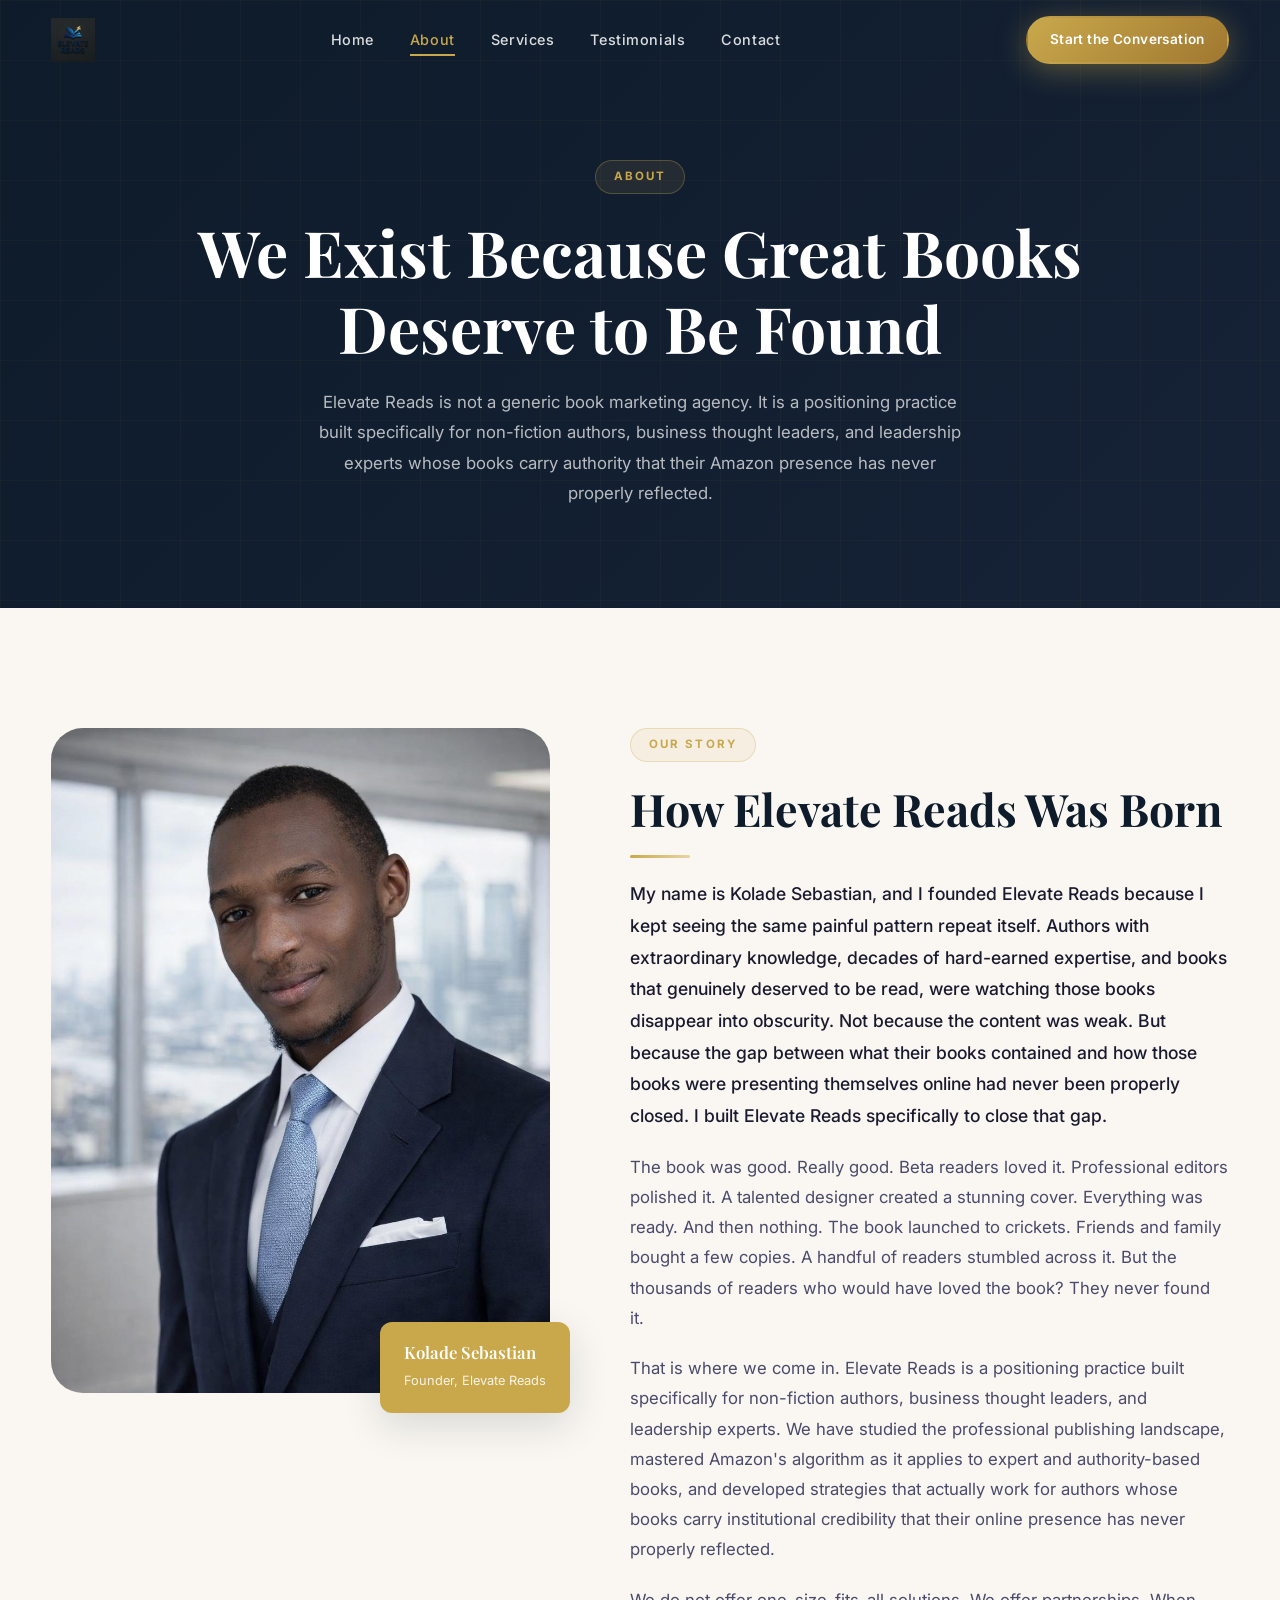
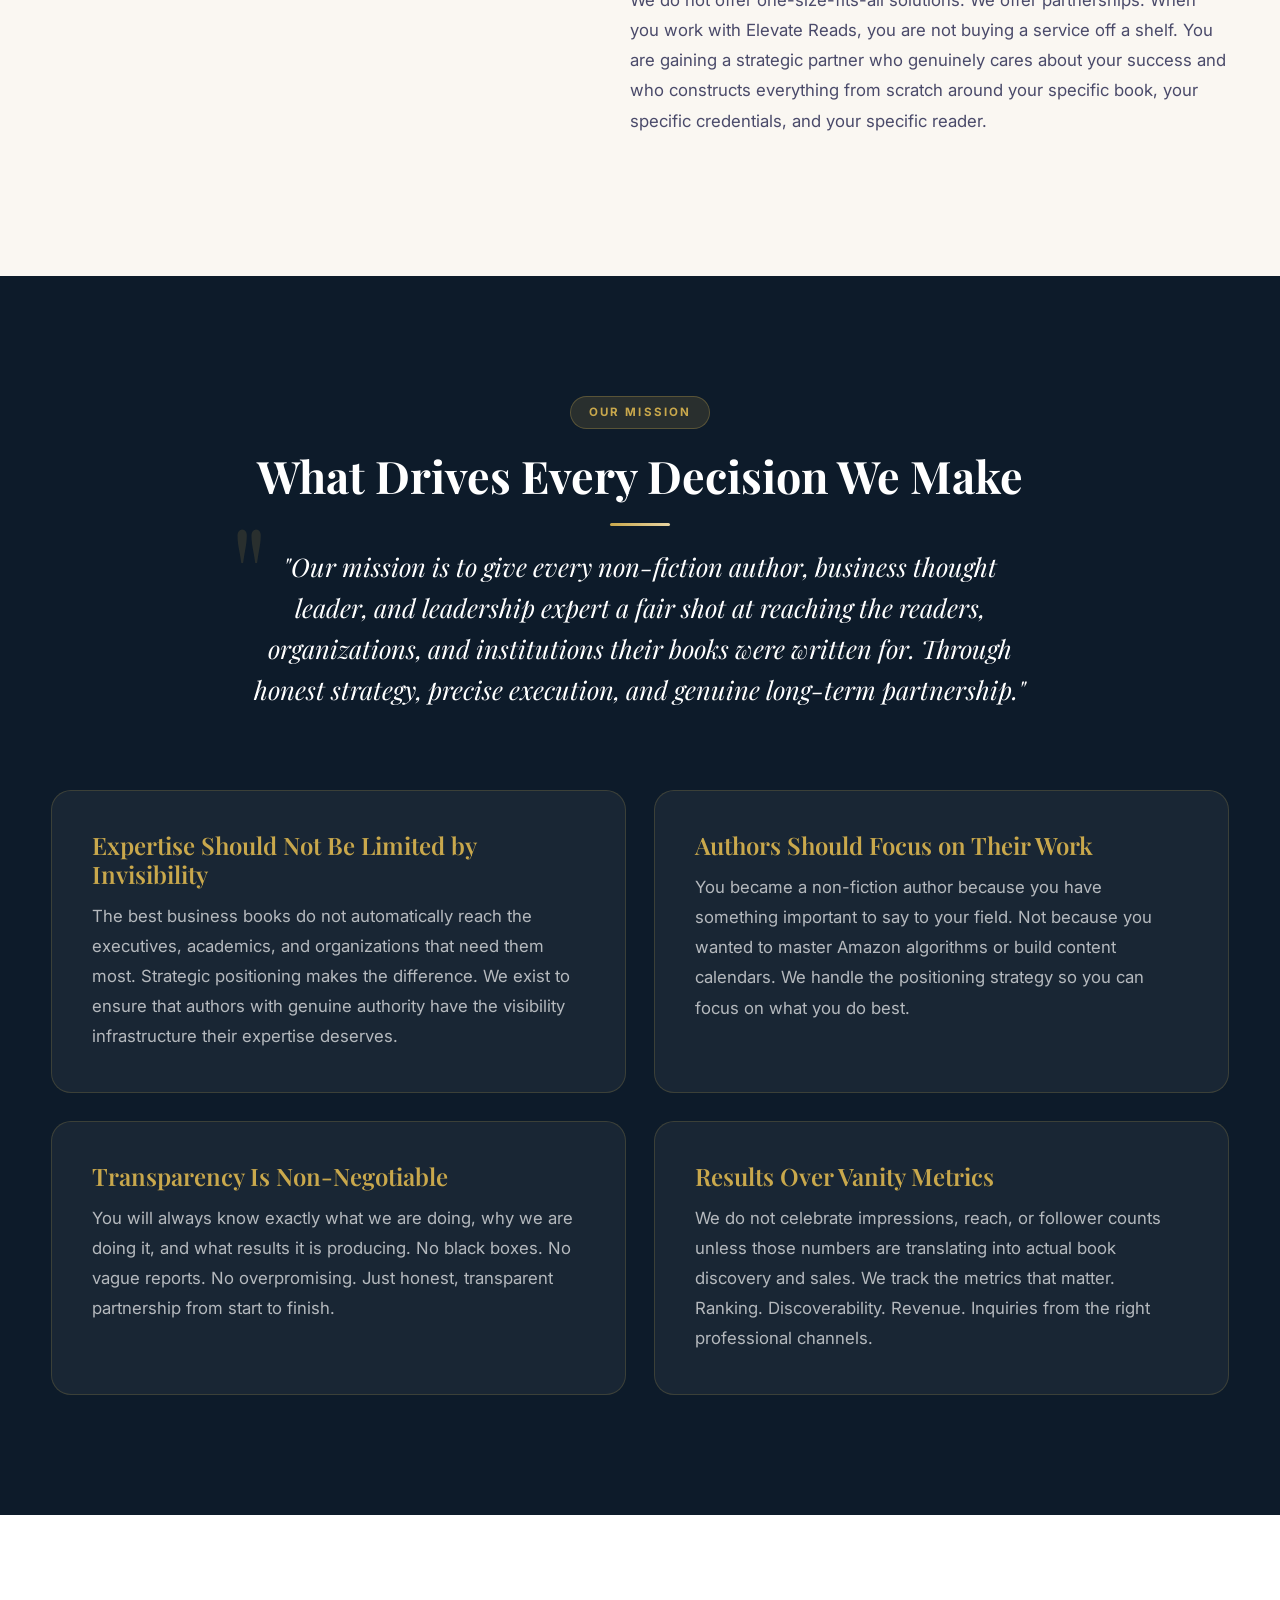
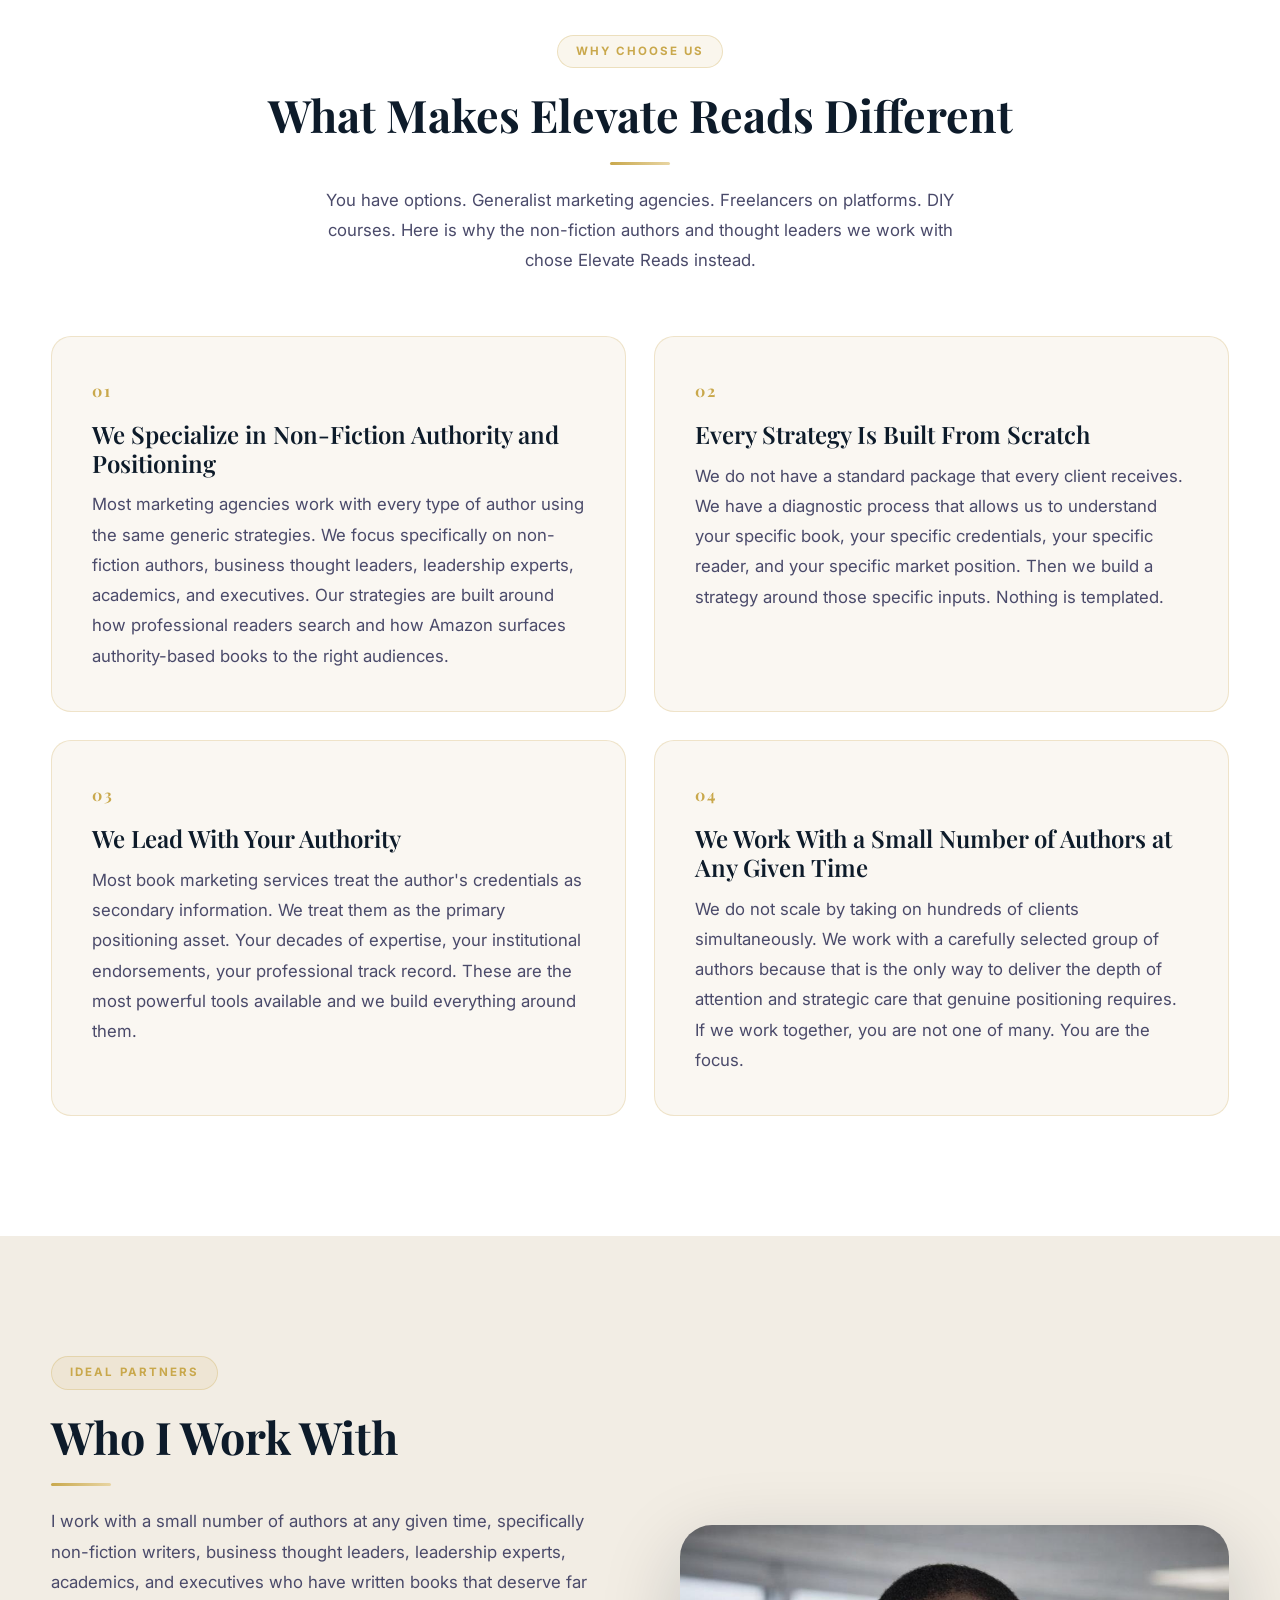
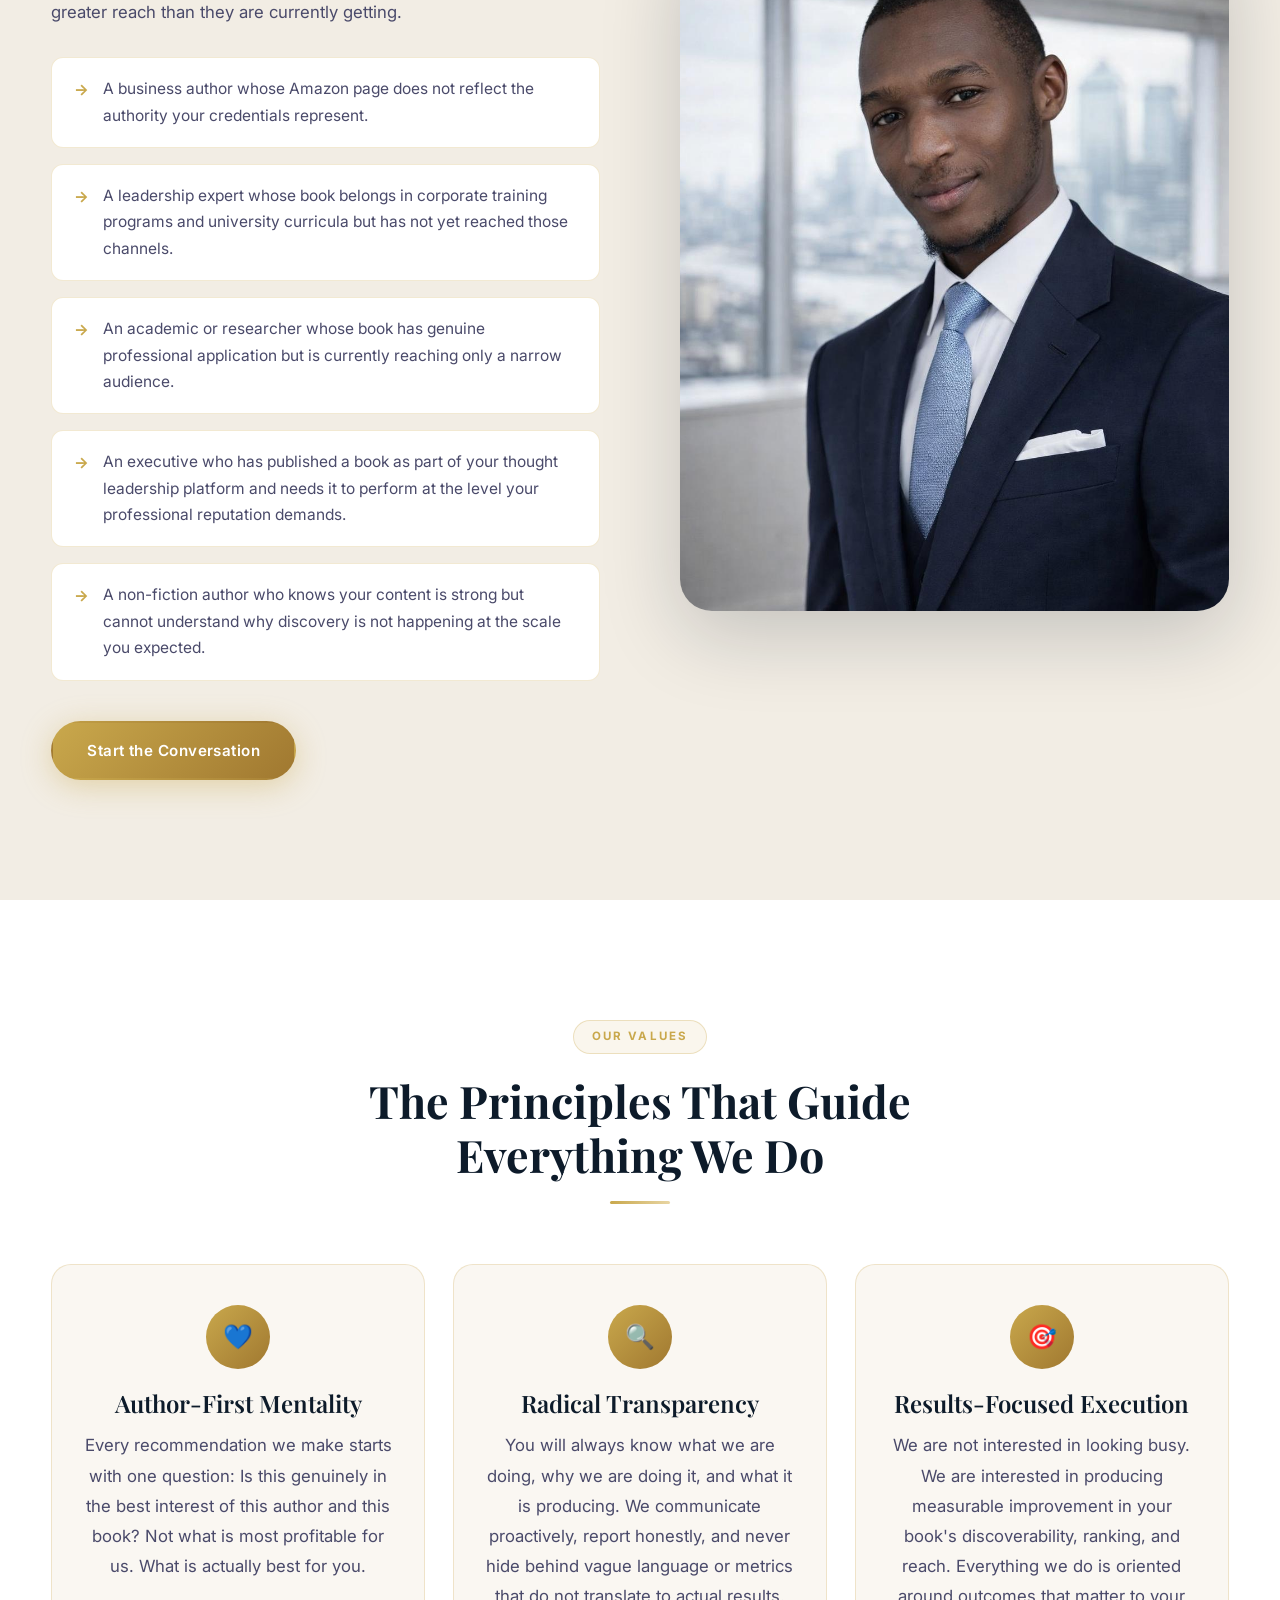
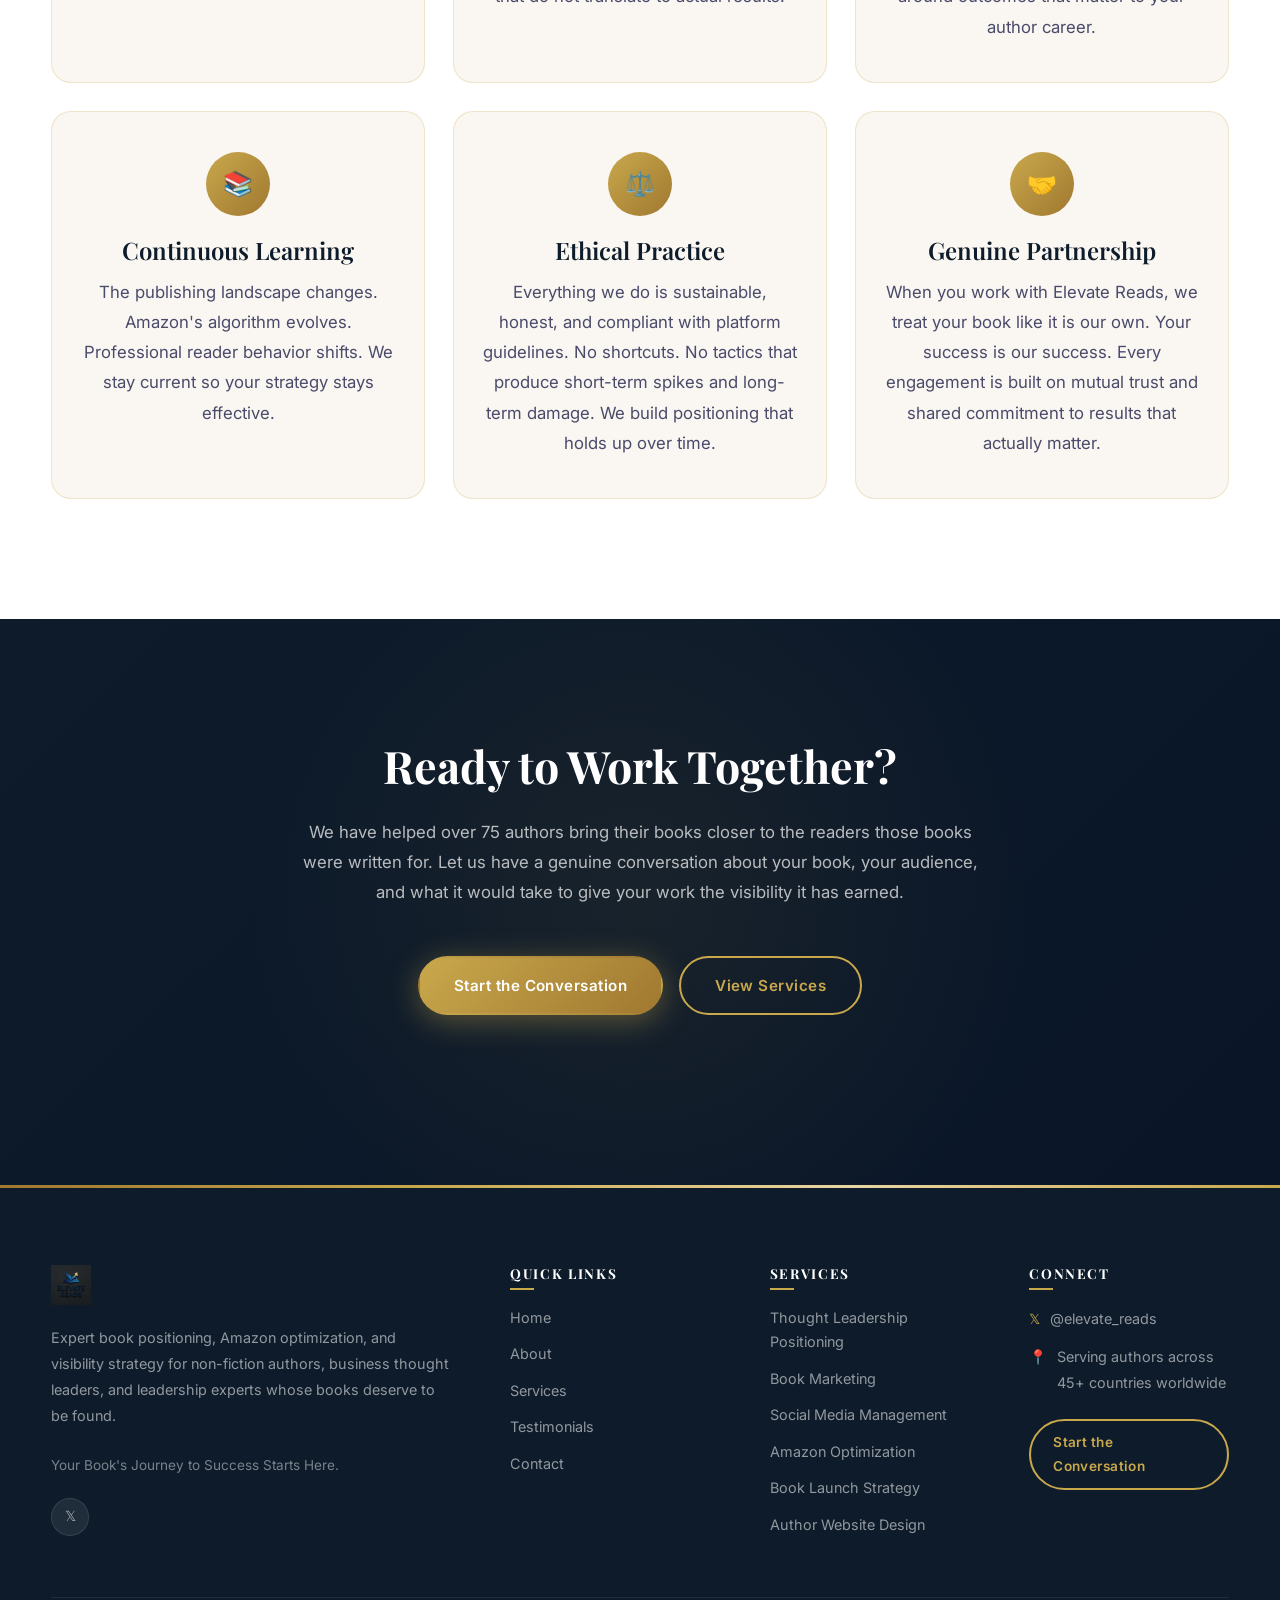
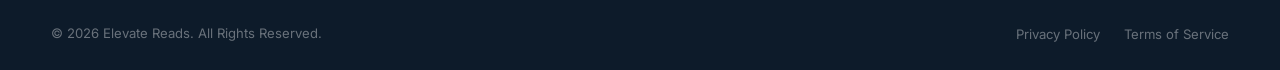
==== commit 23a4257a: "Update about.html" ====
--- a/about.html
+++ b/about.html
@@ -223,7 +223,7 @@
 <section class="final-cta" aria-label="Work with us">
   <div class="container">
     <h2 data-animate="fade-up">Ready to Work Together?</h2>
-    <p data-animate="fade-up" data-delay="100">We have helped over 150 authors bring their books closer to the readers those books were written for. Let us have a genuine conversation about your book, your audience, and what it would take to give your work the visibility it has earned.</p>
+    <p data-animate="fade-up" data-delay="100">We have helped over 75 authors bring their books closer to the readers those books were written for. Let us have a genuine conversation about your book, your audience, and what it would take to give your work the visibility it has earned.</p>
     <div class="final-cta-btns" data-animate="fade-up" data-delay="200">
       <a href="contact.html" class="btn btn-primary">Start the Conversation</a>
       <a href="services.html" class="btn btn-outline-gold">View Services</a>
